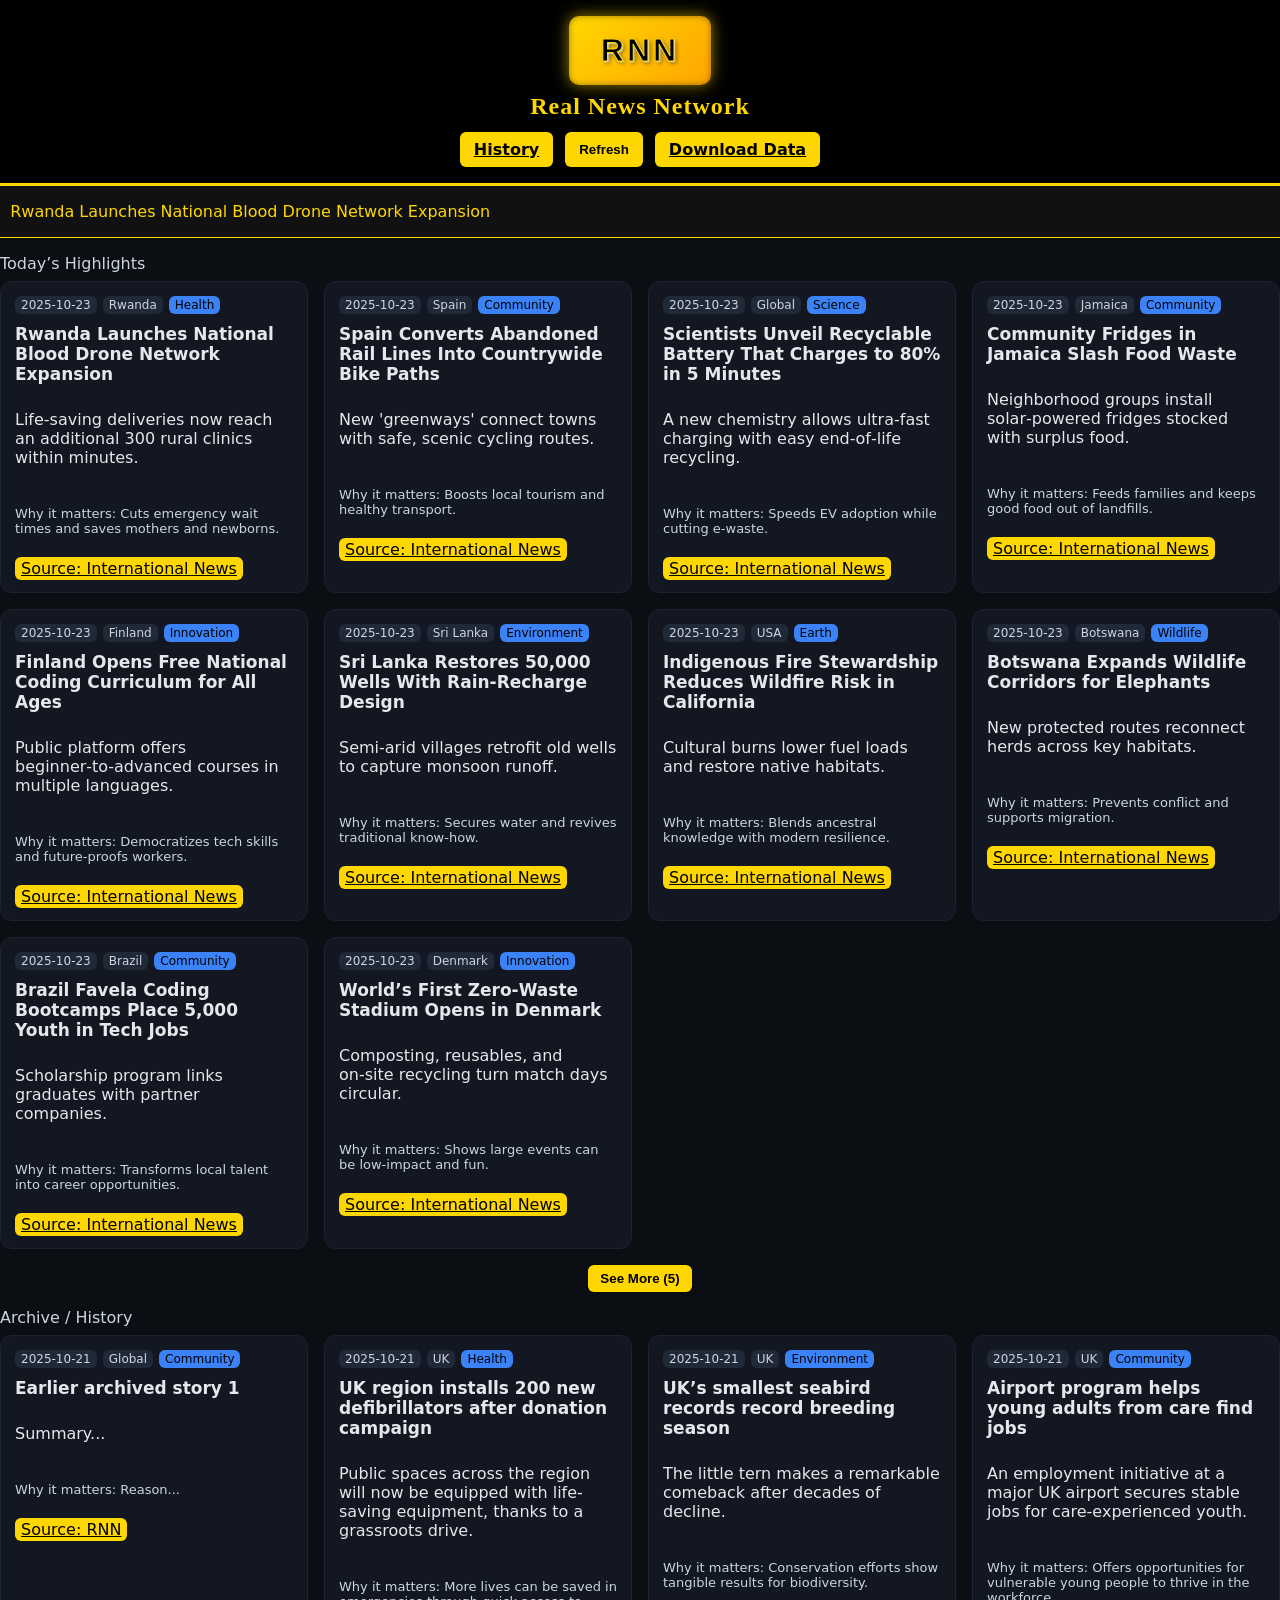
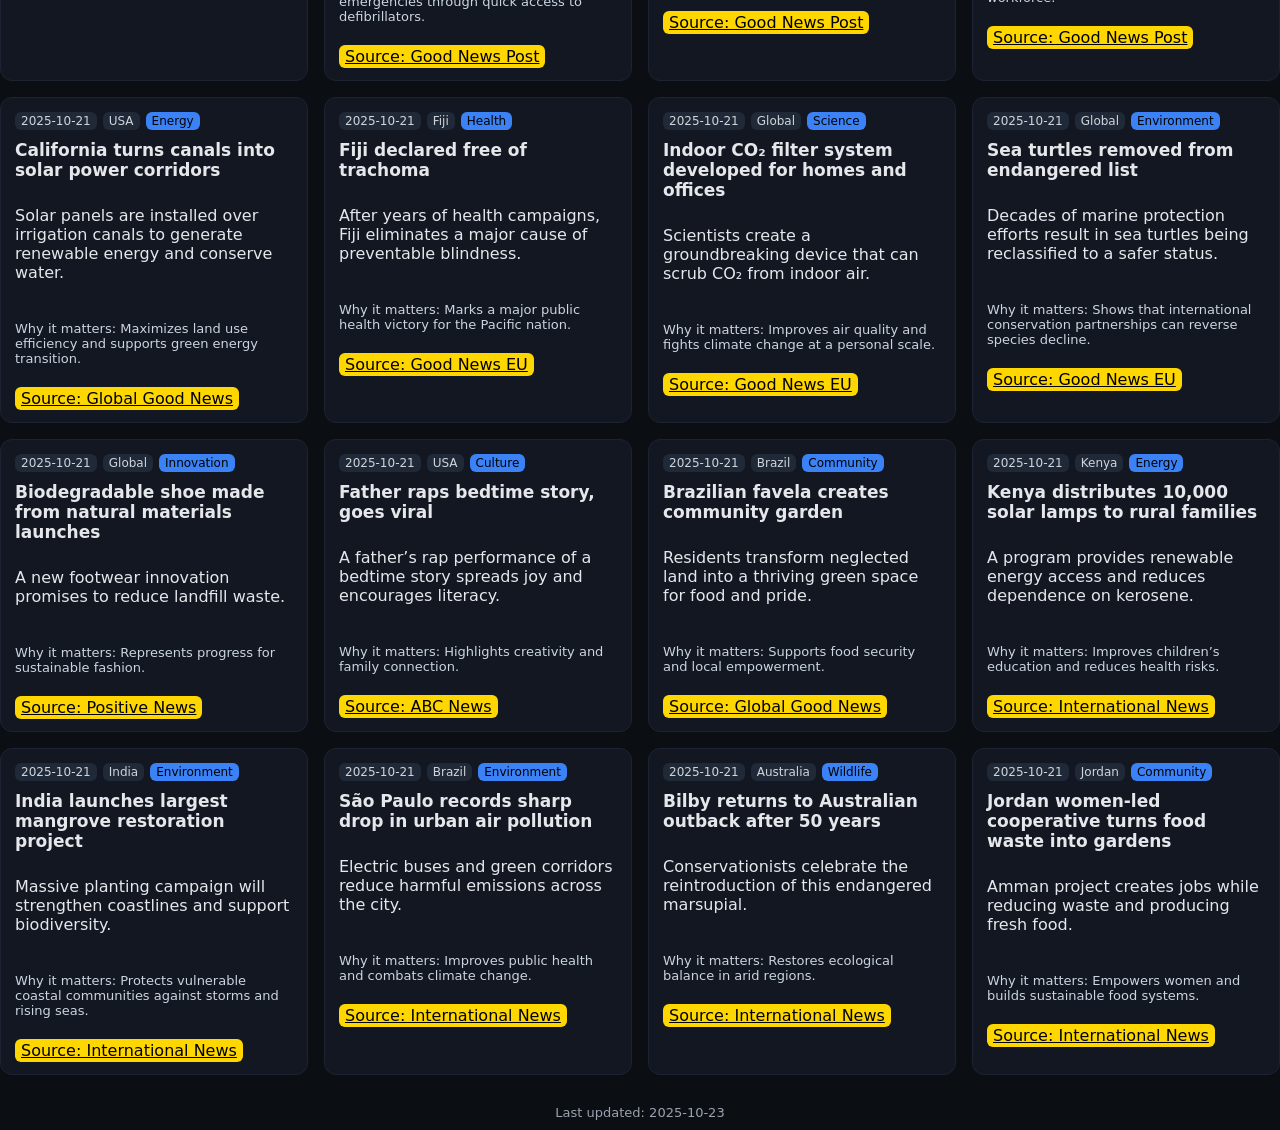
==== index.html @ d1f432a6 "Add files via upload" ====
<!DOCTYPE html>
<html lang="en">
<head>
  <meta charset="utf-8">
  <meta name="viewport" content="width=device-width, initial-scale=1">
  <title>RNN — Real News Network</title>
  <style>
    body { margin:0; font-family: system-ui, sans-serif; background:#0b0e13; color:#e5e7eb; }
    header.rnn-header {
      background:#000; color:#FFD700; border-bottom:2px solid #FFD700;
      display:flex; flex-direction:column; align-items:center; text-align:center; padding:16px;
    }
    .logo-box {
      background:linear-gradient(135deg,#FFD700,#FFA500);
      color:#000; font-weight:900; font-size:32px;
      padding:16px 32px; border-radius:10px; margin-bottom:8px;
      font-family: 'Trebuchet MS', sans-serif; letter-spacing:3px;
      box-shadow:0 0 15px rgba(255,215,0,0.6), inset 0 0 6px rgba(0,0,0,0.4);
      text-shadow: 1px 1px 2px #fff, 2px 2px 4px rgba(0,0,0,0.6);
      -webkit-text-stroke: 1px #FFD700;
    }
    .site-title { 
      font-size:24px; font-weight:700; color:#FFD700; margin-bottom:12px;
      font-family: Georgia, serif; letter-spacing:1px; text-shadow:1px 1px 3px #000;
    }
    .header-buttons { display:flex; gap:12px; }
    .header-buttons .btn {
      background:#FFD700; color:#000; border:none; border-radius:6px;
      padding:8px 14px; cursor:pointer; font-weight:600;
    }
    .header-buttons .btn:hover { background:#facc15; }
    
    .ticker { background:#111; border-top:1px solid #FFD700; border-bottom:1px solid #FFD700; color:#FFD700; overflow:hidden; }
    .ticker p { display:inline-block; white-space:nowrap; will-change: transform; }
    .ticker p.run { animation: tickerItem 12s linear 1; }
    @keyframes tickerItem { from { transform: translateX(100%);} to { transform: translateX(-100%);} }

      100% { transform: translateX(-100%); }
    }
    .container { max-width:1100px; margin:0 auto; padding:20px; }
    .section-title{margin:16px 0 8px;font-size:16px;color:#cbd5e1}
    .grid{display:grid;grid-template-columns:repeat(auto-fill,minmax(280px,1fr));gap:16px}
    .card{background:#121722;border:1px solid #1c2433;border-radius:12px;padding:14px;display:flex;flex-direction:column;gap:10px}
    .badges{display:flex;gap:6px;flex-wrap:wrap;font-size:12px}
    .badge{padding:2px 6px;border-radius:6px;background:#1f2937;color:#d1d5db}
    h3{margin:0;font-size:17px}
    .why{font-size:13px;color:#cbd5e1}
    .footer{margin-top:20px;text-align:center;font-size:13px;color:#9aa3af;padding:10px}
    .see-more{margin:16px 0;text-align:center}
    .see-more .btn{background:#FFD700;color:#000;border:none;border-radius:6px;padding:6px 12px;font-weight:600;cursor:pointer}
    .hidden-wrap{display:none}
  </style>
</head>
<body>
  <header class="rnn-header">
    <div class="logo-box">RNN</div>
    <div class="site-title">Real News Network</div>
    <div class="header-buttons">
      <a class="btn" href="#history">History</a>
      <button class="btn" id="refresh-btn" onclick="location.reload()">Refresh</button>
      <a class="btn" href="rnn_master.json" download>Download Data</a>
    </div>
  </header>

  <div class="ticker">
    <p id="ticker-text">Loading highlights...</p>
  </div>

  <div class="container">
    <div class="section-title">Today’s Highlights</div>
    <section class="grid" id="visible-grid"></section>

    <div class="see-more">
      <button class="btn" id="see-more-btn">See More (5)</button>
    </div>

    <section class="hidden-wrap">
      <div class="section-title">More Good News</div>
      <div class="grid" id="hidden-grid"></div>
      <div class="see-more">
        <button class="btn" id="collapse-btn">Collapse</button>
      </div>
    </section>
  </div>

  
  <div class="container" id="history">
    <div class="section-title">Archive / History</div>
    <section class="grid" id="archive-grid"></section>
  </div>

  <div class="footer">
    Last updated: <span id="last-updated"></span>
  </div>

  
  <script>
    async function loadRNN(){
      const res = await fetch('rnn_master.json').catch(()=>null);
      if(!res) return;
      const data = await res.json();
      const visible = data.today?.visible || [];
      const hidden = data.today?.hidden || [];
      const visGrid = document.querySelector('#visible-grid');
      const hidGrid = document.querySelector('#hidden-grid');
      const lastUpdated = document.querySelector('#last-updated');
      if(lastUpdated) lastUpdated.textContent = data.meta?.last_updated || '';

      function card(s){
        const cat = s.category || '';
        const color = s.color || '#3b82f6';
        const region = s.region || '';
        const src = s.source || '';
        const url = s.url || '#';
        const date = s.date || '';
        const el = document.createElement('article');
        el.className = 'card';
        el.innerHTML = `
          <div class="badges">
            <span class="badge">${date}</span>
            <span class="badge">${region}</span>
            <span class="badge" style="background:${color};color:#000">${cat}</span>
          </div>
          <h3>${s.headline}</h3>
          <p>${s.summary || ''}</p>
          <p class="why">Why it matters: ${s.why || ''}</p>
          <div><a class="badge" style="background:#FFD700;color:#000" href="${url}" target="_blank" rel="noopener">Source: ${src}</a></div>
        `;
        return el;
      }

      visible.forEach(s => visGrid.appendChild(card(s)));
      hidden.forEach(s => hidGrid.appendChild(card(s)));

      const archiveGrid = document.querySelector('#archive-grid');
      if (archiveGrid && data.archive) {
        data.archive.forEach(s => archiveGrid.appendChild(card(s)));
      }

      const ticker = document.querySelector('#ticker-text');
      const headlines = visible.map(s => s.headline);
      let i = 0;
      function showNext(){
        if (headlines.length === 0) {
          ticker.textContent = 'Positive news rolling...';
          return;
        }
        ticker.textContent = '\u00A0\u00A0' + headlines[i] + '\u00A0\u00A0';
        ticker.classList.remove('run'); void ticker.offsetWidth; ticker.classList.add('run');
        i = (i + 1) % headlines.length;
        setTimeout(showNext, 5000);
      }
      showNext();
    }
    document.addEventListener('DOMContentLoaded', loadRNN);
  </script>

</body>
</html>
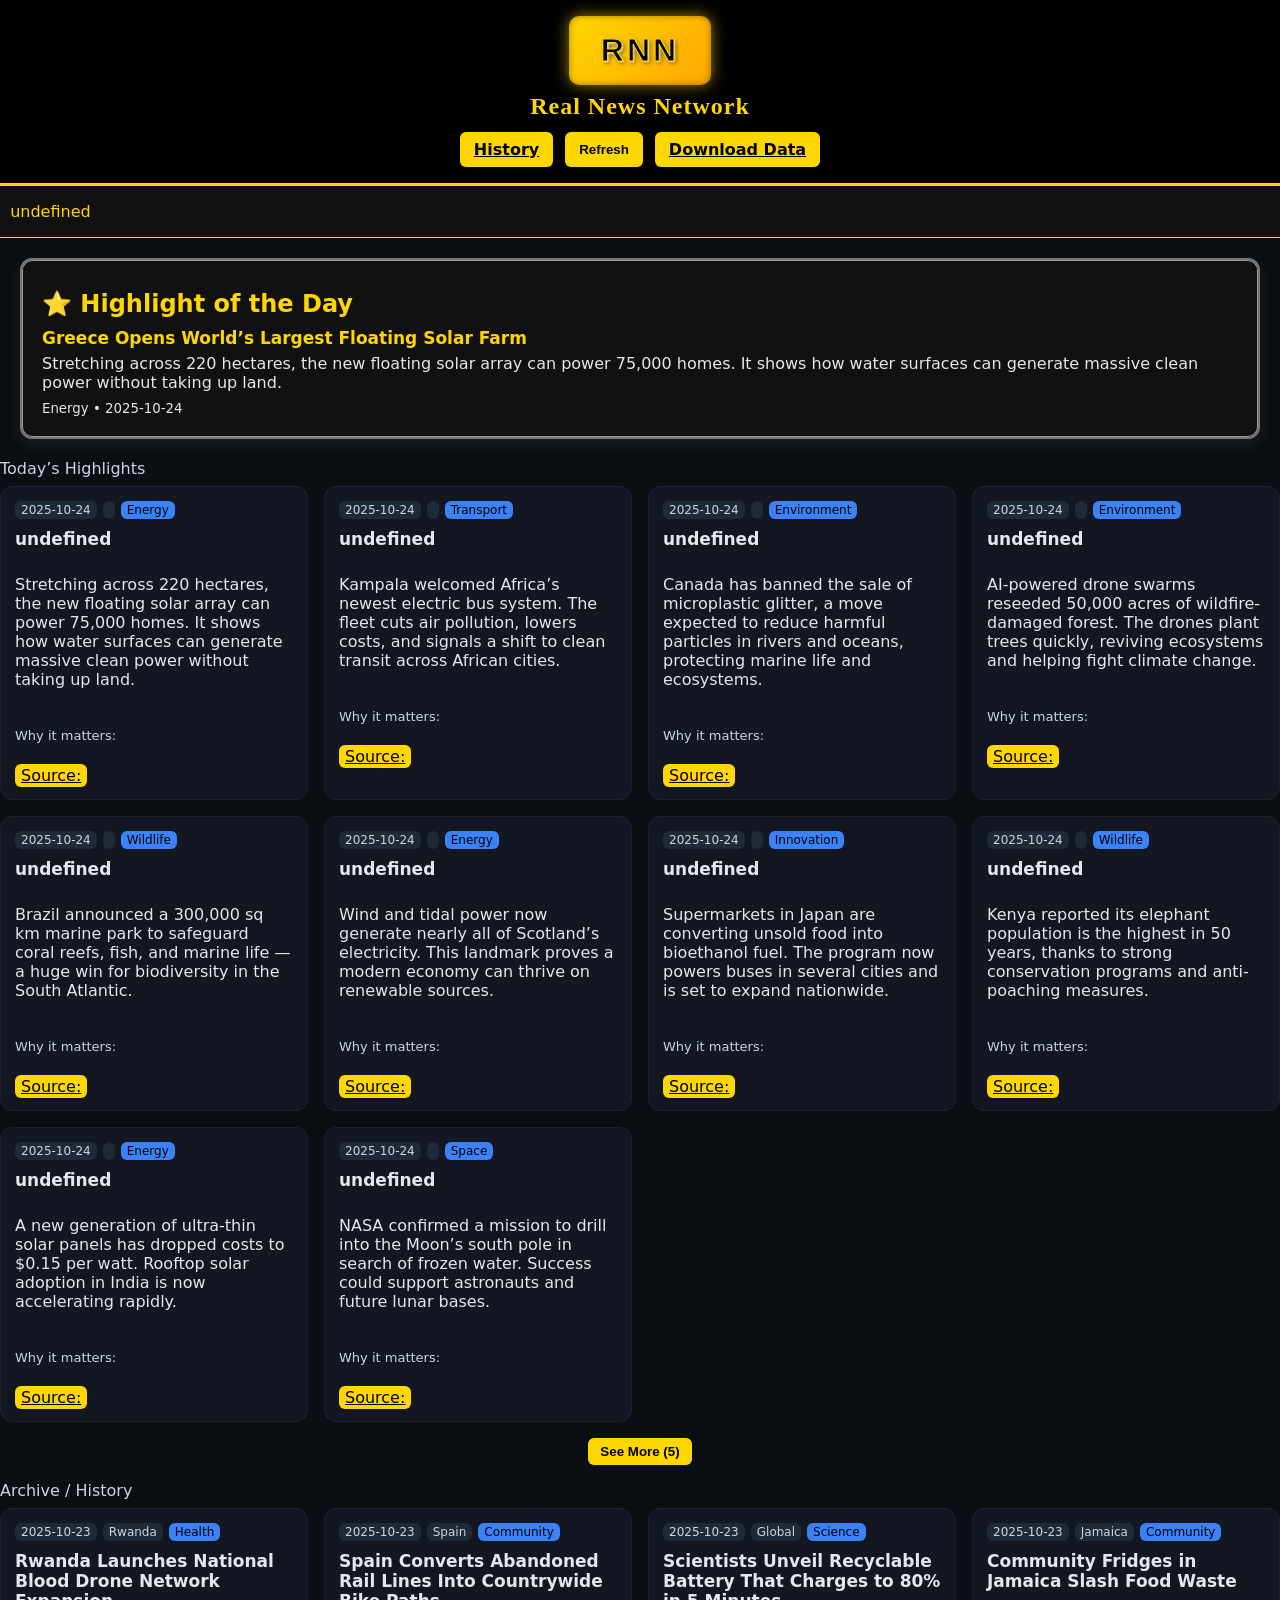
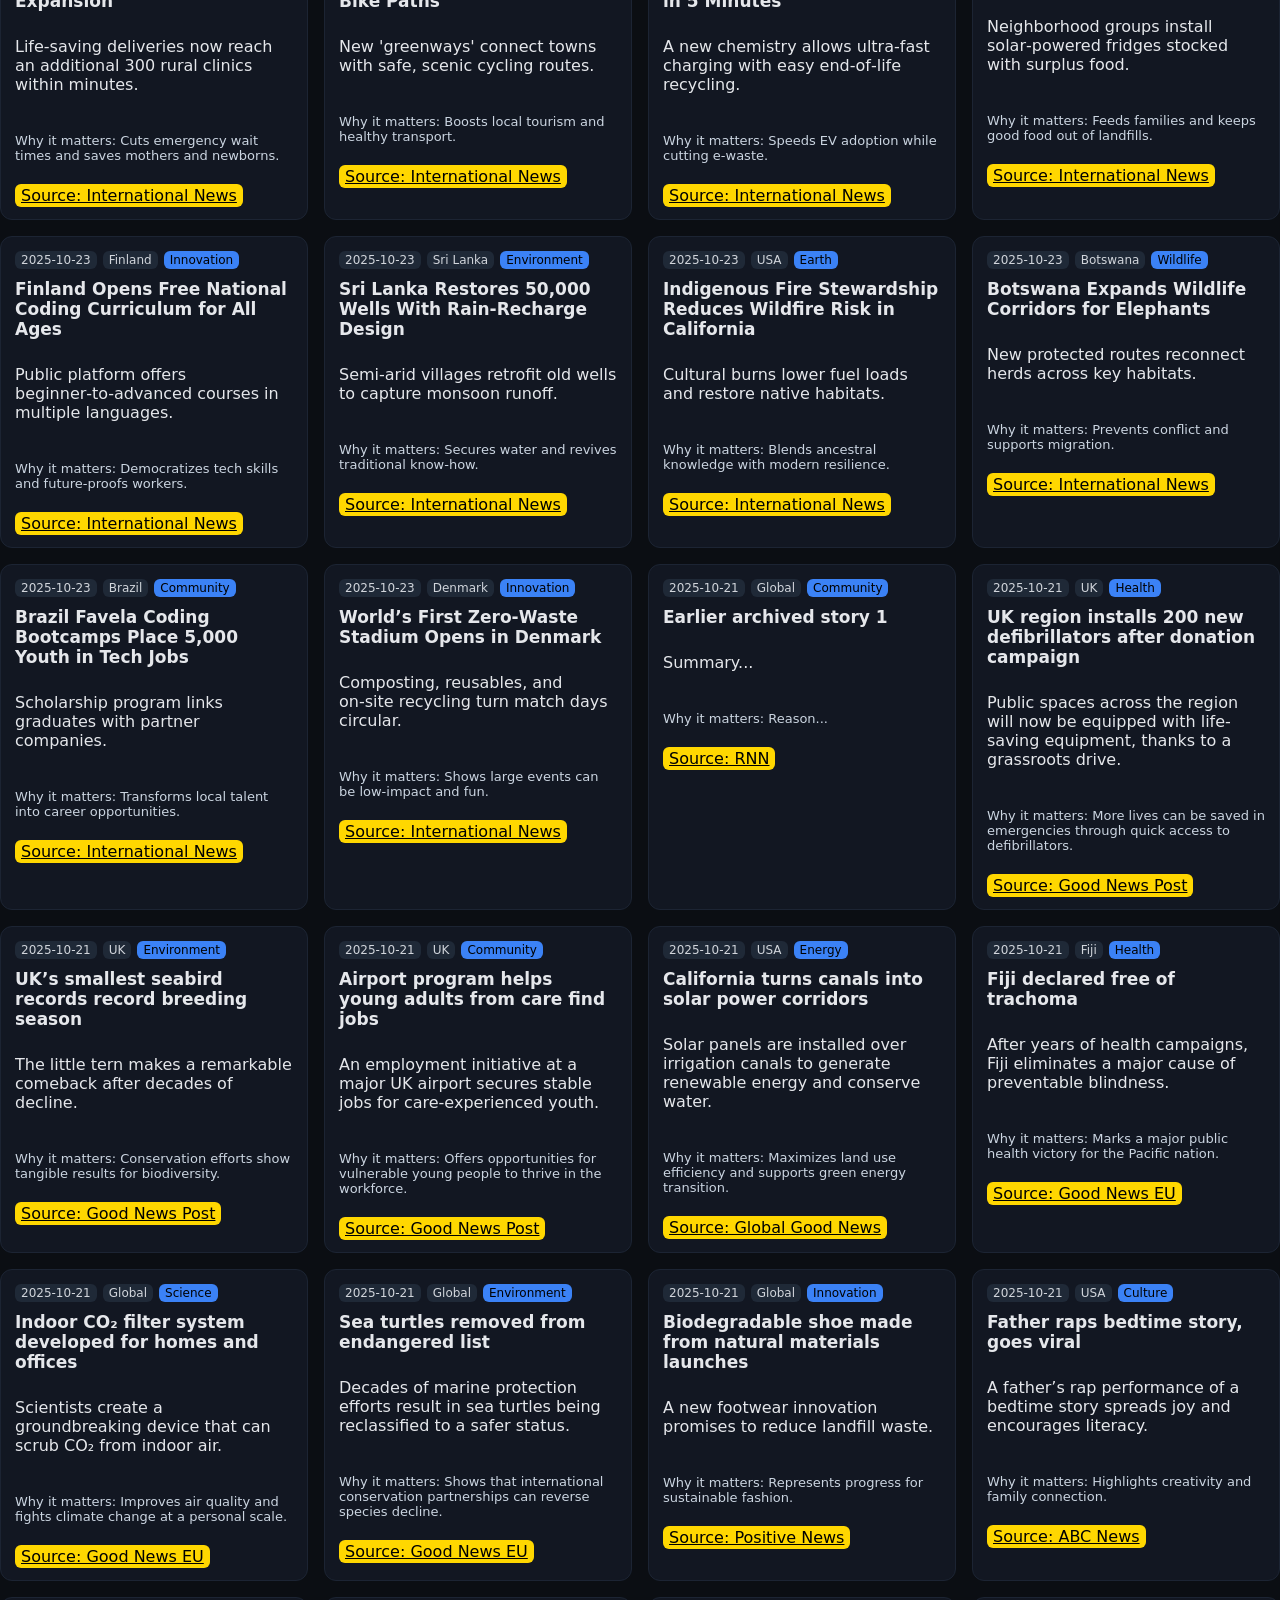
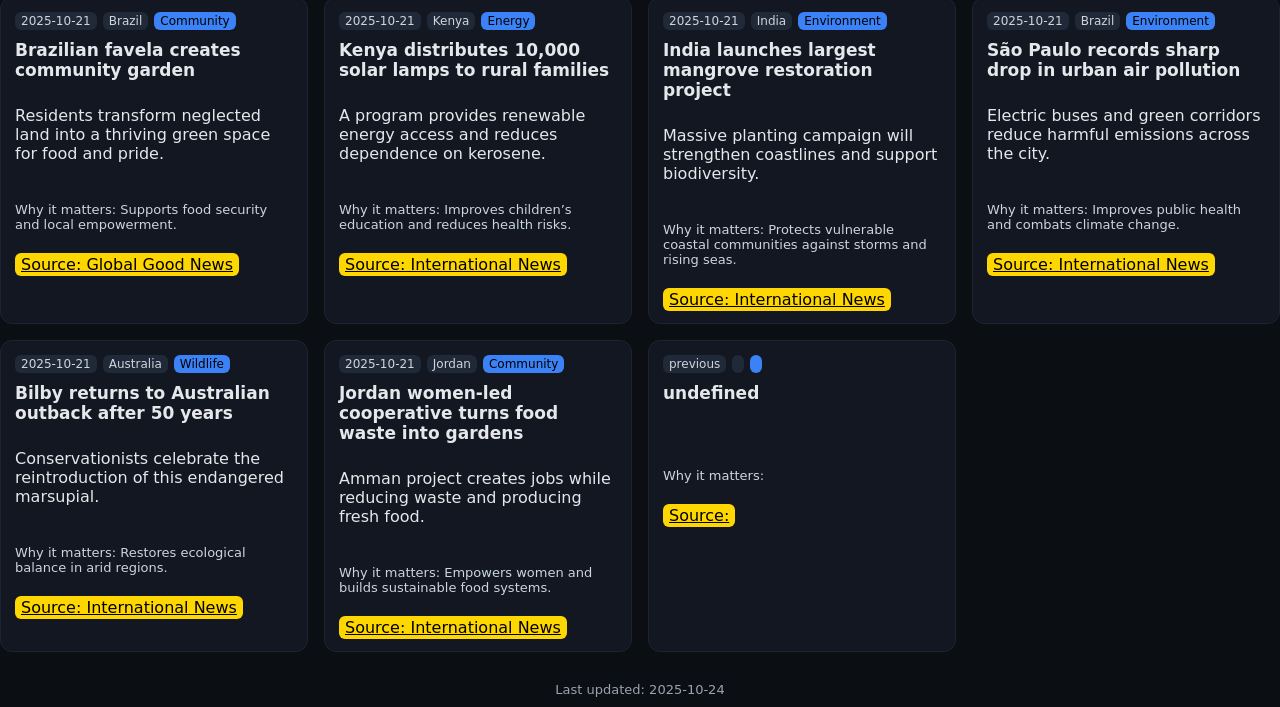
==== commit fa476404: "Add files via upload" ====
--- a/index.html
+++ b/index.html
@@ -5,6 +5,22 @@
   <meta name="viewport" content="width=device-width, initial-scale=1">
   <title>RNN — Real News Network</title>
   <style>
+.featured-banner {
+  background: #111;
+  border: 2px solid #777;
+  border-radius: 12px;
+  margin: 20px;
+  padding: 20px;
+  box-shadow: 0 0 0 1px #9a9a9a inset, 0 6px 18px rgba(255,255,255,0.07);
+}
+.highlight-card h3 {
+  margin-top: 0;
+  color: #FFD700;
+}
+.highlight-card p {
+  margin: 6px 0;
+}
+
     body { margin:0; font-family: system-ui, sans-serif; background:#0b0e13; color:#e5e7eb; }
     header.rnn-header {
       background:#000; color:#FFD700; border-bottom:2px solid #FFD700;
@@ -65,6 +81,16 @@
   <div class="ticker">
     <p id="ticker-text">Loading highlights...</p>
   </div>
+<!-- Highlight of the Day -->
+<section class="featured-banner" id="highlight">
+  <h2 style="color:#FFD700; margin: 10px 0;">⭐ Highlight of the Day</h2>
+  <div class="highlight-card">
+    <h3 id="highlight-title"></h3>
+    <p id="highlight-summary"></p>
+    <small id="highlight-category"></small>
+  </div>
+</section>
+
 
   <div class="container">
     <div class="section-title">Today’s Highlights</div>
@@ -155,5 +181,18 @@
     document.addEventListener('DOMContentLoaded', loadRNN);
   </script>
 
+
+<script>
+fetch('rnn_master.json')
+  .then(response => response.json())
+  .then(data => {
+    if (data.today && data.today.visible && data.today.visible.length > 0) {
+      const first = data.today.visible[0];
+      document.getElementById("highlight-title").innerText = first.title;
+      document.getElementById("highlight-summary").innerText = first.summary;
+      document.getElementById("highlight-category").innerText = first.category + " • " + first.date;
+    }
+  });
+</script>
 </body>
 </html>
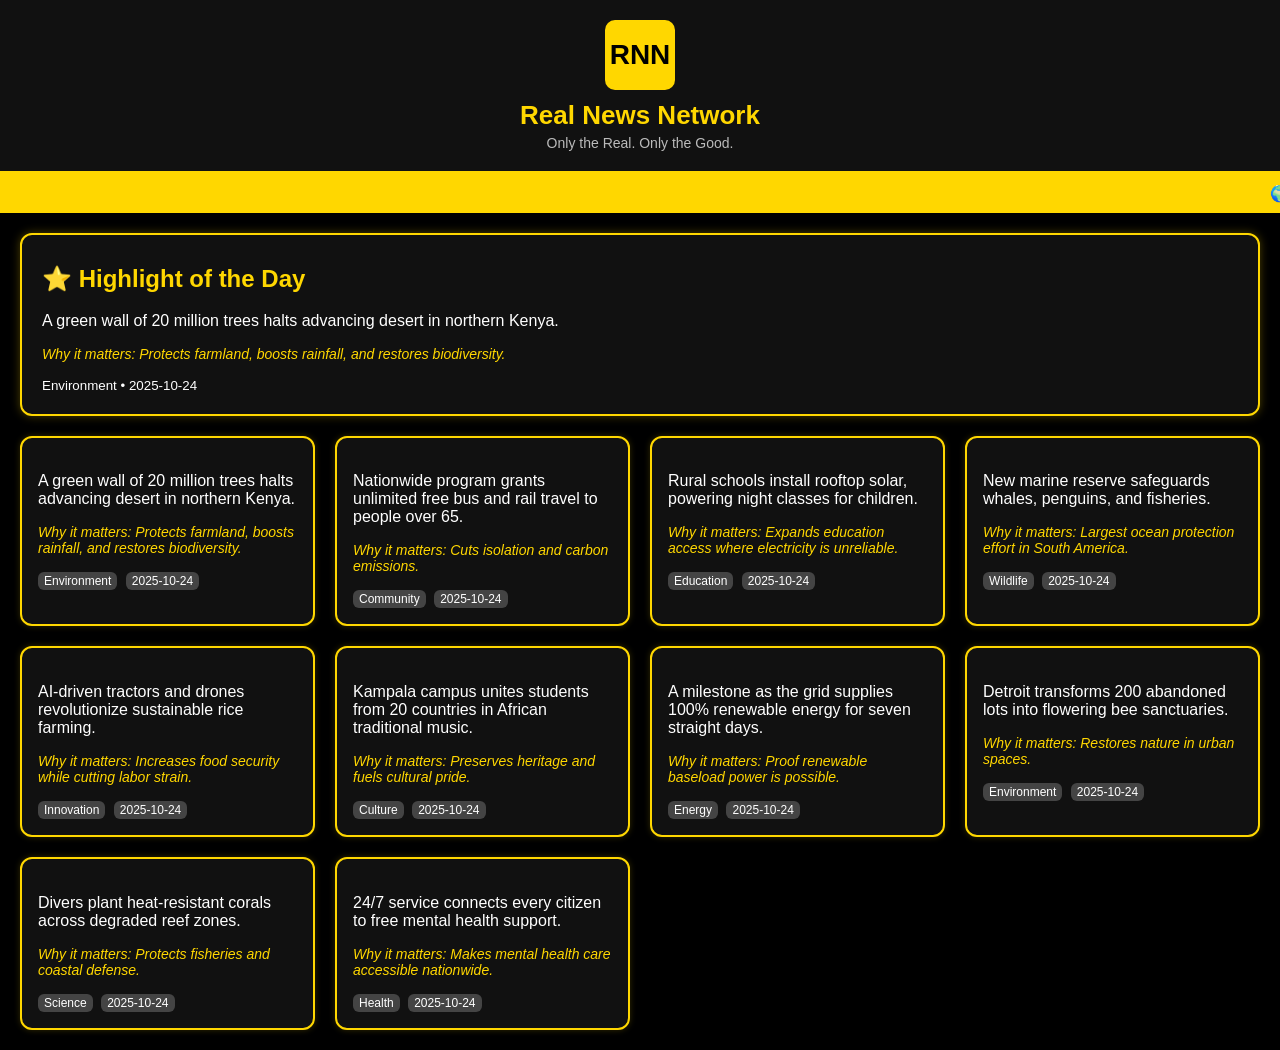
==== commit 45545592: "Add files via upload" ====
--- a/index.html
+++ b/index.html
@@ -1,198 +1,79 @@
 <!DOCTYPE html>
 <html lang="en">
 <head>
-  <meta charset="utf-8">
-  <meta name="viewport" content="width=device-width, initial-scale=1">
-  <title>RNN — Real News Network</title>
+  <meta charset="UTF-8">
+  <meta name="viewport" content="width=device-width, initial-scale=1.0">
+  <title>RNN - Real News Network</title>
   <style>
-.featured-banner {
-  background: #111;
-  border: 2px solid #777;
-  border-radius: 12px;
-  margin: 20px;
-  padding: 20px;
-  box-shadow: 0 0 0 1px #9a9a9a inset, 0 6px 18px rgba(255,255,255,0.07);
-}
-.highlight-card h3 {
-  margin-top: 0;
-  color: #FFD700;
-}
-.highlight-card p {
-  margin: 6px 0;
-}
-
-    body { margin:0; font-family: system-ui, sans-serif; background:#0b0e13; color:#e5e7eb; }
-    header.rnn-header {
-      background:#000; color:#FFD700; border-bottom:2px solid #FFD700;
-      display:flex; flex-direction:column; align-items:center; text-align:center; padding:16px;
-    }
-    .logo-box {
-      background:linear-gradient(135deg,#FFD700,#FFA500);
-      color:#000; font-weight:900; font-size:32px;
-      padding:16px 32px; border-radius:10px; margin-bottom:8px;
-      font-family: 'Trebuchet MS', sans-serif; letter-spacing:3px;
-      box-shadow:0 0 15px rgba(255,215,0,0.6), inset 0 0 6px rgba(0,0,0,0.4);
-      text-shadow: 1px 1px 2px #fff, 2px 2px 4px rgba(0,0,0,0.6);
-      -webkit-text-stroke: 1px #FFD700;
-    }
-    .site-title { 
-      font-size:24px; font-weight:700; color:#FFD700; margin-bottom:12px;
-      font-family: Georgia, serif; letter-spacing:1px; text-shadow:1px 1px 3px #000;
-    }
-    .header-buttons { display:flex; gap:12px; }
-    .header-buttons .btn {
-      background:#FFD700; color:#000; border:none; border-radius:6px;
-      padding:8px 14px; cursor:pointer; font-weight:600;
-    }
-    .header-buttons .btn:hover { background:#facc15; }
-    
-    .ticker { background:#111; border-top:1px solid #FFD700; border-bottom:1px solid #FFD700; color:#FFD700; overflow:hidden; }
-    .ticker p { display:inline-block; white-space:nowrap; will-change: transform; }
-    .ticker p.run { animation: tickerItem 12s linear 1; }
-    @keyframes tickerItem { from { transform: translateX(100%);} to { transform: translateX(-100%);} }
-
-      100% { transform: translateX(-100%); }
-    }
-    .container { max-width:1100px; margin:0 auto; padding:20px; }
-    .section-title{margin:16px 0 8px;font-size:16px;color:#cbd5e1}
-    .grid{display:grid;grid-template-columns:repeat(auto-fill,minmax(280px,1fr));gap:16px}
-    .card{background:#121722;border:1px solid #1c2433;border-radius:12px;padding:14px;display:flex;flex-direction:column;gap:10px}
-    .badges{display:flex;gap:6px;flex-wrap:wrap;font-size:12px}
-    .badge{padding:2px 6px;border-radius:6px;background:#1f2937;color:#d1d5db}
-    h3{margin:0;font-size:17px}
-    .why{font-size:13px;color:#cbd5e1}
-    .footer{margin-top:20px;text-align:center;font-size:13px;color:#9aa3af;padding:10px}
-    .see-more{margin:16px 0;text-align:center}
-    .see-more .btn{background:#FFD700;color:#000;border:none;border-radius:6px;padding:6px 12px;font-weight:600;cursor:pointer}
-    .hidden-wrap{display:none}
+    body { background:#000; color:#fff; font-family:Arial, sans-serif; margin:0; padding:0; }
+    header { background:#111; border-bottom:3px solid #FFD700; text-align:center; padding:20px 10px; }
+    .logo-box { width:70px;height:70px;background:#FFD700;color:#000;display:flex;align-items:center;justify-content:center;
+      font-weight:900;font-size:28px;border-radius:10px;margin:0 auto 10px;}
+    header h1 {margin:0;font-size:26px;color:#FFD700;}
+    header p {margin:4px 0 0;font-size:14px;color:#bbb;}
+    .ticker {background:#FFD700;color:#000;padding:10px;font-weight:bold;white-space:nowrap;overflow:hidden;}
+    .ticker span {display:inline-block;padding-left:100%;animation:ticker 15s linear infinite;}
+    @keyframes ticker {0% {transform:translateX(0);}100% {transform:translateX(-100%);}}
+    .featured-banner {background:#111;border:2px solid #FFD700;border-radius:12px;margin:20px;padding:20px;box-shadow:0 0 10px rgba(255,215,0,0.3);}
+    .highlight-card h3 {color:#FFD700;margin-top:0;}
+    .why {color:#FFD700;font-style:italic;font-size:14px;}
+    .story-grid {display:grid;grid-template-columns:repeat(auto-fit,minmax(280px,1fr));gap:20px;margin:20px;}
+    .story-card {background:#111;padding:16px;border:2px solid #FFD700;border-radius:12px;box-shadow:0 0 6px rgba(255,215,0,0.2);}
+    .story-card h3 {margin-top:0;color:#FFD700;}
+    .badge {display:inline-block;margin:2px 4px 0 0;padding:2px 6px;font-size:12px;border-radius:6px;background:#444;color:#fff;}
   </style>
 </head>
 <body>
-  <header class="rnn-header">
+  <header>
     <div class="logo-box">RNN</div>
-    <div class="site-title">Real News Network</div>
-    <div class="header-buttons">
-      <a class="btn" href="#history">History</a>
-      <button class="btn" id="refresh-btn" onclick="location.reload()">Refresh</button>
-      <a class="btn" href="rnn_master.json" download>Download Data</a>
-    </div>
+    <h1>Real News Network</h1>
+    <p>Only the Real. Only the Good.</p>
   </header>
 
-  <div class="ticker">
-    <p id="ticker-text">Loading highlights...</p>
-  </div>
-<!-- Highlight of the Day -->
-<section class="featured-banner" id="highlight">
-  <h2 style="color:#FFD700; margin: 10px 0;">⭐ Highlight of the Day</h2>
-  <div class="highlight-card">
-    <h3 id="highlight-title"></h3>
-    <p id="highlight-summary"></p>
-    <small id="highlight-category"></small>
-  </div>
-</section>
+  <div class="ticker"><span>🌍 Global Highlights • ✨ Positive News • 🚀 Breakthroughs • 🌱 Environment Wins</span></div>
 
+  <!-- Highlight of the Day -->
+  <section class="featured-banner" id="highlight">
+    <h2 style="color:#FFD700;margin:10px 0;">⭐ Highlight of the Day</h2>
+    <div class="highlight-card">
+      <h3 id="highlight-title"></h3>
+      <p id="highlight-summary"></p>
+      <p class="why" id="highlight-why"></p>
+      <small id="highlight-category"></small>
+    </div>
+  </section>
 
-  <div class="container">
-    <div class="section-title">Today’s Highlights</div>
-    <section class="grid" id="visible-grid"></section>
+  <!-- Story Grid -->
+  <div class="story-grid" id="story-grid"></div>
 
-    <div class="see-more">
-      <button class="btn" id="see-more-btn">See More (5)</button>
-    </div>
+  <script>
+    fetch('rnn_master.json')
+      .then(response => response.json())
+      .then(data => {
+        if (data.today && data.today.visible && data.today.visible.length > 0) {
+          const first = data.today.visible[0];
+          document.getElementById("highlight-title").innerText = first.title || "";
+          document.getElementById("highlight-summary").innerText = first.summary || "";
+          document.getElementById("highlight-why").innerHTML = first.why ? "<em>Why it matters:</em> " + first.why : "";
+          const cat = first.category || "";
+          const dt = first.date || "";
+          document.getElementById("highlight-category").innerText = (cat && dt) ? (cat + " • " + dt) : (cat || dt);
+        }
 
-    <section class="hidden-wrap">
-      <div class="section-title">More Good News</div>
-      <div class="grid" id="hidden-grid"></div>
-      <div class="see-more">
-        <button class="btn" id="collapse-btn">Collapse</button>
-      </div>
-    </section>
-  </div>
-
-  
-  <div class="container" id="history">
-    <div class="section-title">Archive / History</div>
-    <section class="grid" id="archive-grid"></section>
-  </div>
-
-  <div class="footer">
-    Last updated: <span id="last-updated"></span>
-  </div>
-
-  
-  <script>
-    async function loadRNN(){
-      const res = await fetch('rnn_master.json').catch(()=>null);
-      if(!res) return;
-      const data = await res.json();
-      const visible = data.today?.visible || [];
-      const hidden = data.today?.hidden || [];
-      const visGrid = document.querySelector('#visible-grid');
-      const hidGrid = document.querySelector('#hidden-grid');
-      const lastUpdated = document.querySelector('#last-updated');
-      if(lastUpdated) lastUpdated.textContent = data.meta?.last_updated || '';
-
-      function card(s){
-        const cat = s.category || '';
-        const color = s.color || '#3b82f6';
-        const region = s.region || '';
-        const src = s.source || '';
-        const url = s.url || '#';
-        const date = s.date || '';
-        const el = document.createElement('article');
-        el.className = 'card';
-        el.innerHTML = `
-          <div class="badges">
-            <span class="badge">${date}</span>
-            <span class="badge">${region}</span>
-            <span class="badge" style="background:${color};color:#000">${cat}</span>
-          </div>
-          <h3>${s.headline}</h3>
-          <p>${s.summary || ''}</p>
-          <p class="why">Why it matters: ${s.why || ''}</p>
-          <div><a class="badge" style="background:#FFD700;color:#000" href="${url}" target="_blank" rel="noopener">Source: ${src}</a></div>
-        `;
-        return el;
-      }
-
-      visible.forEach(s => visGrid.appendChild(card(s)));
-      hidden.forEach(s => hidGrid.appendChild(card(s)));
-
-      const archiveGrid = document.querySelector('#archive-grid');
-      if (archiveGrid && data.archive) {
-        data.archive.forEach(s => archiveGrid.appendChild(card(s)));
-      }
-
-      const ticker = document.querySelector('#ticker-text');
-      const headlines = visible.map(s => s.headline);
-      let i = 0;
-      function showNext(){
-        if (headlines.length === 0) {
-          ticker.textContent = 'Positive news rolling...';
-          return;
-        }
-        ticker.textContent = '\u00A0\u00A0' + headlines[i] + '\u00A0\u00A0';
-        ticker.classList.remove('run'); void ticker.offsetWidth; ticker.classList.add('run');
-        i = (i + 1) % headlines.length;
-        setTimeout(showNext, 5000);
-      }
-      showNext();
-    }
-    document.addEventListener('DOMContentLoaded', loadRNN);
+        const grid = document.getElementById("story-grid");
+        data.today.visible.forEach(s => {
+          const card = document.createElement("div");
+          card.className = "story-card";
+          card.innerHTML = `
+            <h3>${s.title || ""}</h3>
+            <p>${s.summary || ""}</p>
+            ${s.why ? `<p class="why"><em>Why it matters:</em> ${s.why}</p>` : ""}
+            ${s.category ? `<small class="badge">${s.category}</small>` : ""}
+            ${s.date ? `<small class="badge">${s.date}</small>` : ""}
+          `;
+          grid.appendChild(card);
+        });
+      });
   </script>
-
-
-<script>
-fetch('rnn_master.json')
-  .then(response => response.json())
-  .then(data => {
-    if (data.today && data.today.visible && data.today.visible.length > 0) {
-      const first = data.today.visible[0];
-      document.getElementById("highlight-title").innerText = first.title;
-      document.getElementById("highlight-summary").innerText = first.summary;
-      document.getElementById("highlight-category").innerText = first.category + " • " + first.date;
-    }
-  });
-</script>
 </body>
 </html>
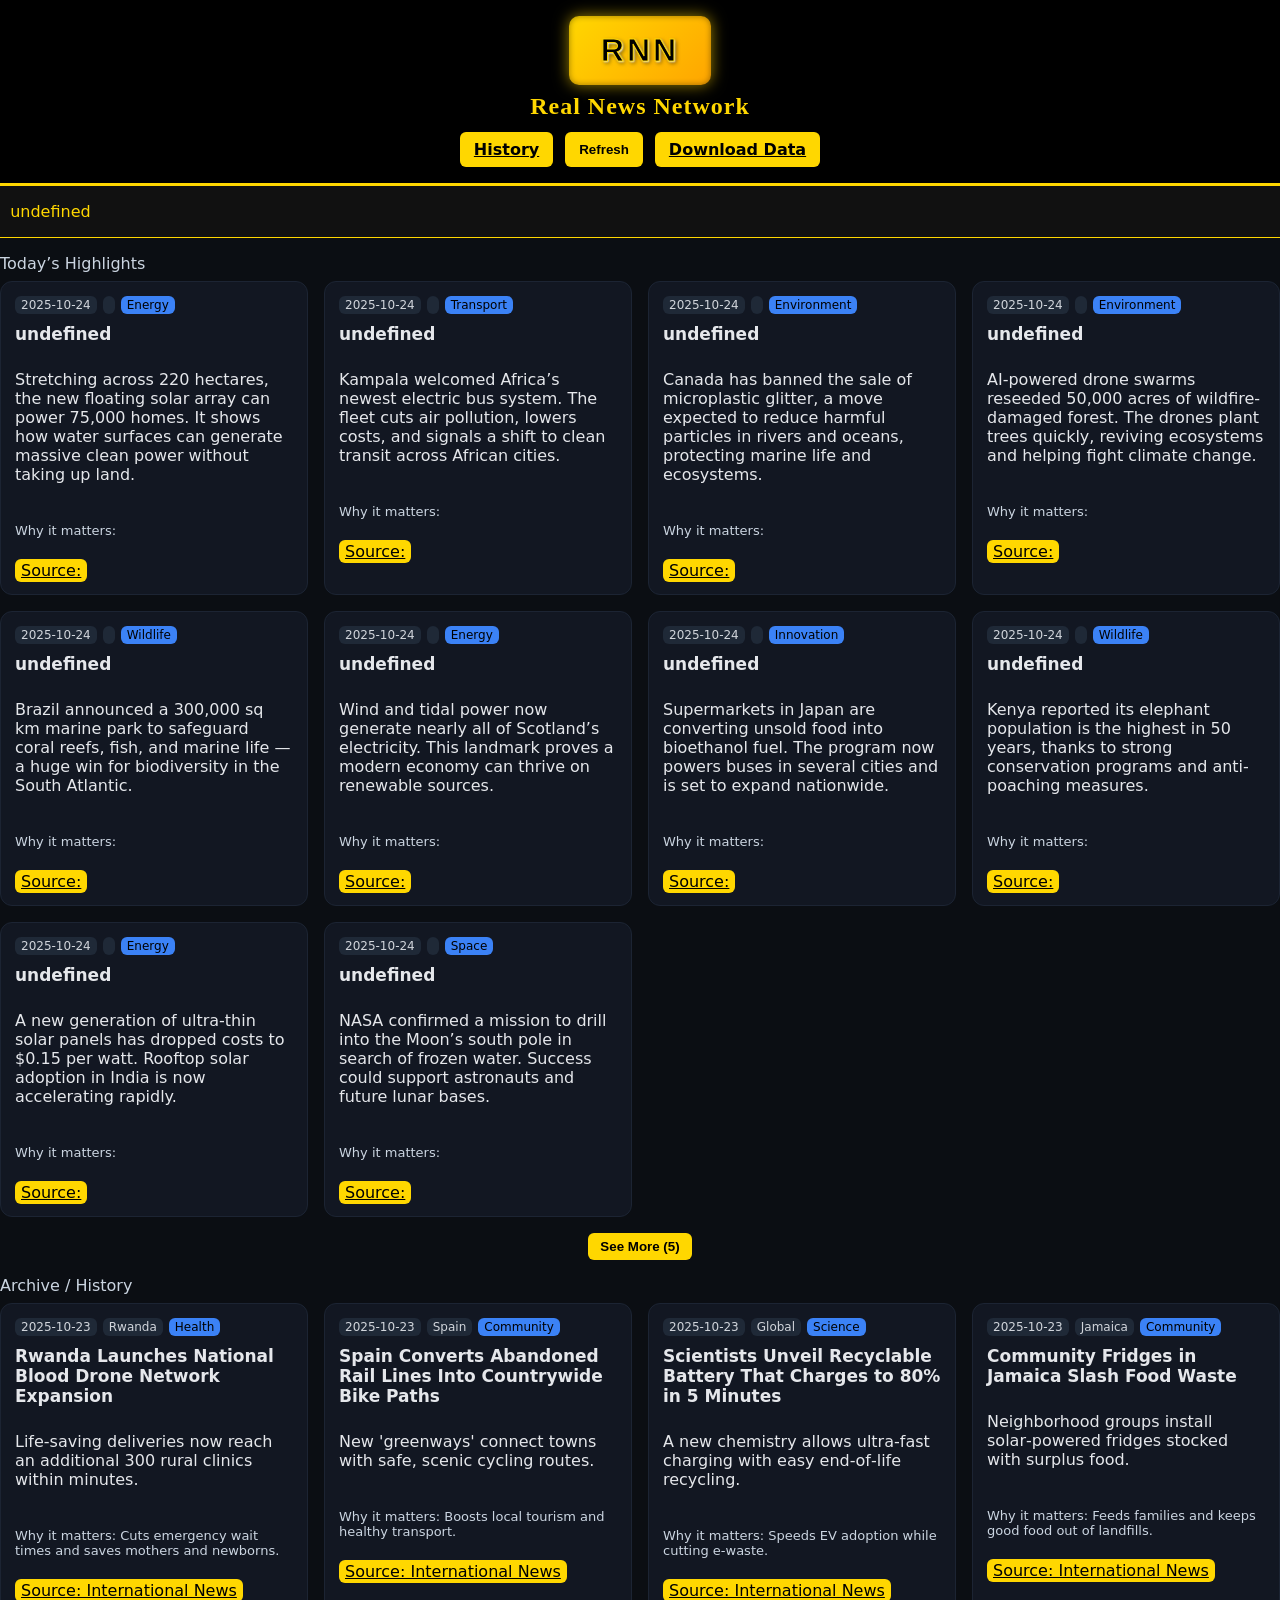
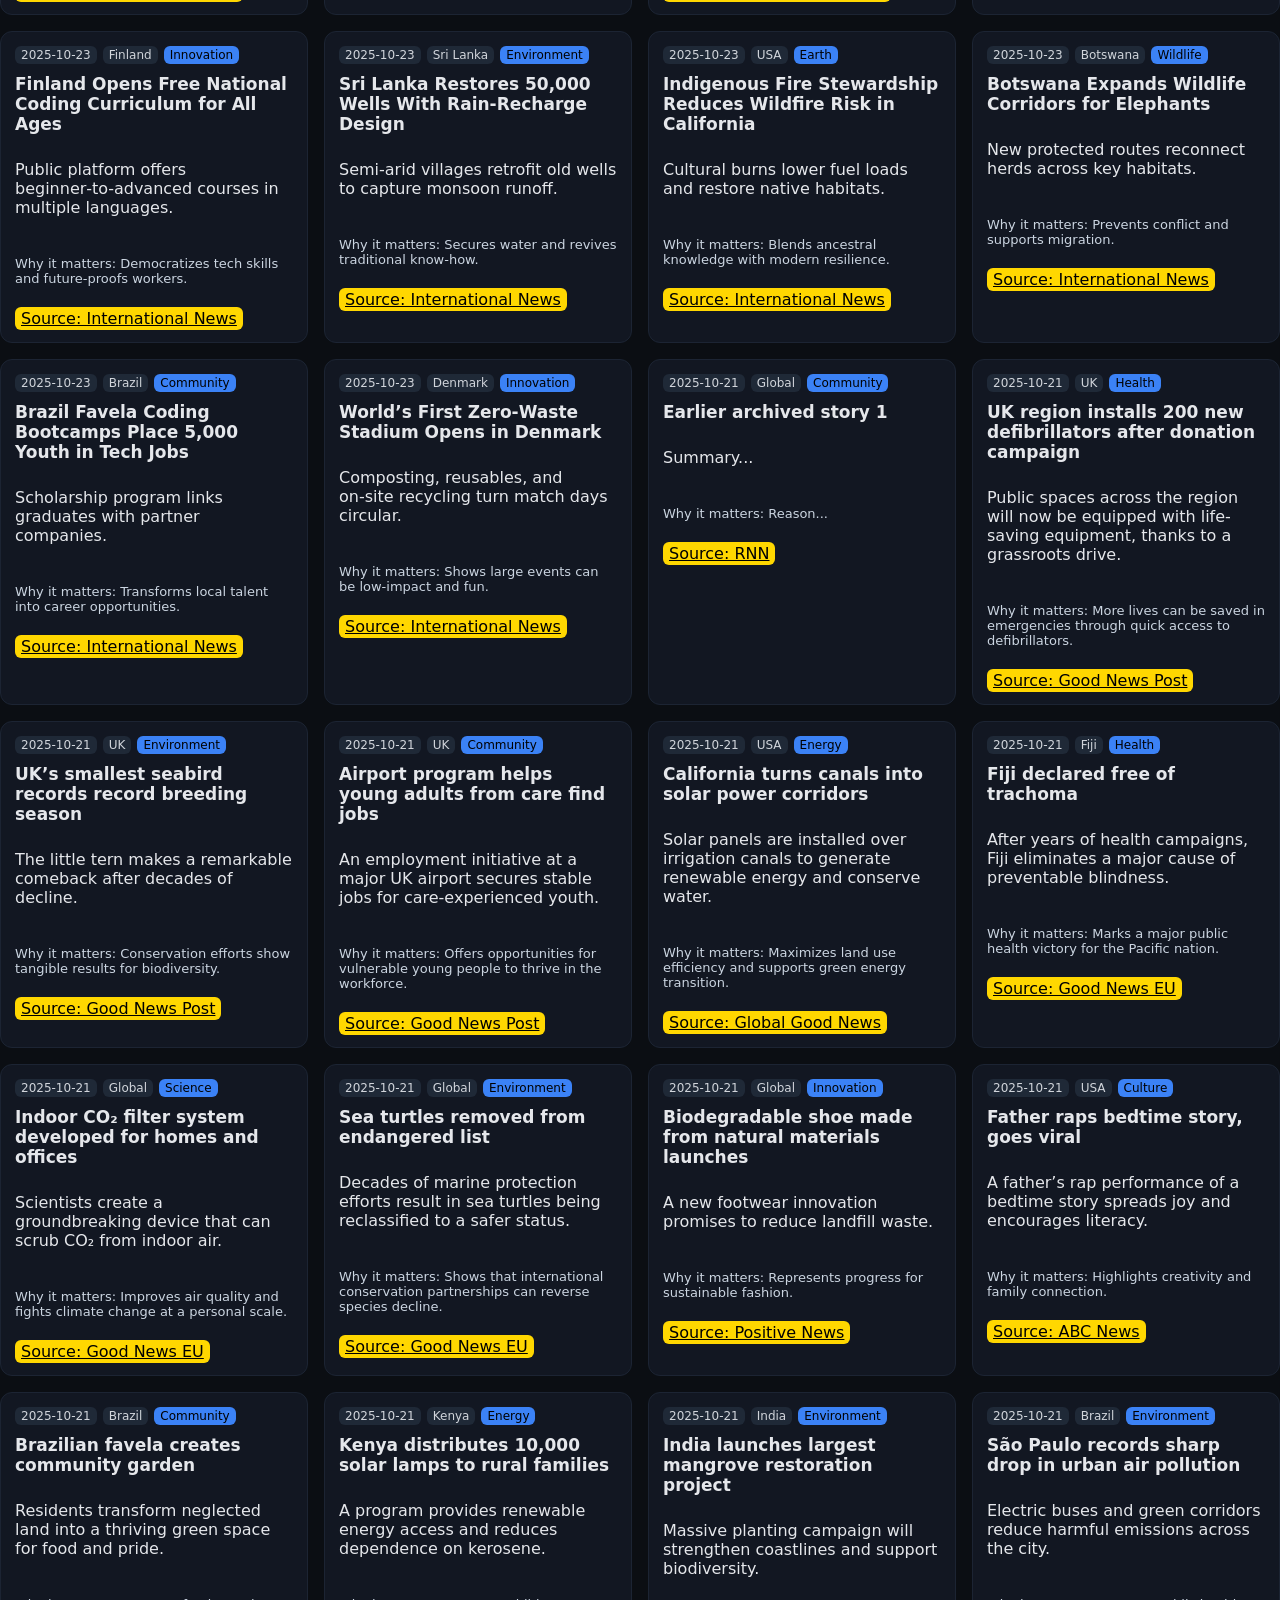
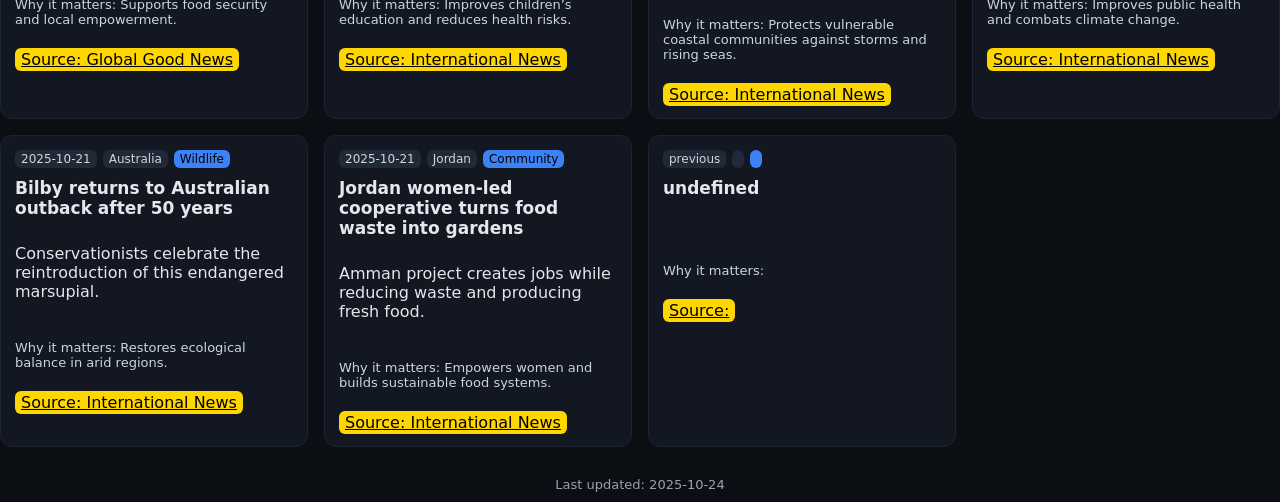
==== commit 4a16c445: "Add files via upload" ====
--- a/index.html
+++ b/index.html
@@ -1,79 +1,159 @@
 <!DOCTYPE html>
 <html lang="en">
 <head>
-  <meta charset="UTF-8">
-  <meta name="viewport" content="width=device-width, initial-scale=1.0">
-  <title>RNN - Real News Network</title>
+  <meta charset="utf-8">
+  <meta name="viewport" content="width=device-width, initial-scale=1">
+  <title>RNN — Real News Network</title>
   <style>
-    body { background:#000; color:#fff; font-family:Arial, sans-serif; margin:0; padding:0; }
-    header { background:#111; border-bottom:3px solid #FFD700; text-align:center; padding:20px 10px; }
-    .logo-box { width:70px;height:70px;background:#FFD700;color:#000;display:flex;align-items:center;justify-content:center;
-      font-weight:900;font-size:28px;border-radius:10px;margin:0 auto 10px;}
-    header h1 {margin:0;font-size:26px;color:#FFD700;}
-    header p {margin:4px 0 0;font-size:14px;color:#bbb;}
-    .ticker {background:#FFD700;color:#000;padding:10px;font-weight:bold;white-space:nowrap;overflow:hidden;}
-    .ticker span {display:inline-block;padding-left:100%;animation:ticker 15s linear infinite;}
-    @keyframes ticker {0% {transform:translateX(0);}100% {transform:translateX(-100%);}}
-    .featured-banner {background:#111;border:2px solid #FFD700;border-radius:12px;margin:20px;padding:20px;box-shadow:0 0 10px rgba(255,215,0,0.3);}
-    .highlight-card h3 {color:#FFD700;margin-top:0;}
-    .why {color:#FFD700;font-style:italic;font-size:14px;}
-    .story-grid {display:grid;grid-template-columns:repeat(auto-fit,minmax(280px,1fr));gap:20px;margin:20px;}
-    .story-card {background:#111;padding:16px;border:2px solid #FFD700;border-radius:12px;box-shadow:0 0 6px rgba(255,215,0,0.2);}
-    .story-card h3 {margin-top:0;color:#FFD700;}
-    .badge {display:inline-block;margin:2px 4px 0 0;padding:2px 6px;font-size:12px;border-radius:6px;background:#444;color:#fff;}
+    body { margin:0; font-family: system-ui, sans-serif; background:#0b0e13; color:#e5e7eb; }
+    header.rnn-header {
+      background:#000; color:#FFD700; border-bottom:2px solid #FFD700;
+      display:flex; flex-direction:column; align-items:center; text-align:center; padding:16px;
+    }
+    .logo-box {
+      background:linear-gradient(135deg,#FFD700,#FFA500);
+      color:#000; font-weight:900; font-size:32px;
+      padding:16px 32px; border-radius:10px; margin-bottom:8px;
+      font-family: 'Trebuchet MS', sans-serif; letter-spacing:3px;
+      box-shadow:0 0 15px rgba(255,215,0,0.6), inset 0 0 6px rgba(0,0,0,0.4);
+      text-shadow: 1px 1px 2px #fff, 2px 2px 4px rgba(0,0,0,0.6);
+      -webkit-text-stroke: 1px #FFD700;
+    }
+    .site-title { 
+      font-size:24px; font-weight:700; color:#FFD700; margin-bottom:12px;
+      font-family: Georgia, serif; letter-spacing:1px; text-shadow:1px 1px 3px #000;
+    }
+    .header-buttons { display:flex; gap:12px; }
+    .header-buttons .btn {
+      background:#FFD700; color:#000; border:none; border-radius:6px;
+      padding:8px 14px; cursor:pointer; font-weight:600;
+    }
+    .header-buttons .btn:hover { background:#facc15; }
+    
+    .ticker { background:#111; border-top:1px solid #FFD700; border-bottom:1px solid #FFD700; color:#FFD700; overflow:hidden; }
+    .ticker p { display:inline-block; white-space:nowrap; will-change: transform; }
+    .ticker p.run { animation: tickerItem 12s linear 1; }
+    @keyframes tickerItem { from { transform: translateX(100%);} to { transform: translateX(-100%);} }
+
+      100% { transform: translateX(-100%); }
+    }
+    .container { max-width:1100px; margin:0 auto; padding:20px; }
+    .section-title{margin:16px 0 8px;font-size:16px;color:#cbd5e1}
+    .grid{display:grid;grid-template-columns:repeat(auto-fill,minmax(280px,1fr));gap:16px}
+    .card{background:#121722;border:1px solid #1c2433;border-radius:12px;padding:14px;display:flex;flex-direction:column;gap:10px}
+    .badges{display:flex;gap:6px;flex-wrap:wrap;font-size:12px}
+    .badge{padding:2px 6px;border-radius:6px;background:#1f2937;color:#d1d5db}
+    h3{margin:0;font-size:17px}
+    .why{font-size:13px;color:#cbd5e1}
+    .footer{margin-top:20px;text-align:center;font-size:13px;color:#9aa3af;padding:10px}
+    .see-more{margin:16px 0;text-align:center}
+    .see-more .btn{background:#FFD700;color:#000;border:none;border-radius:6px;padding:6px 12px;font-weight:600;cursor:pointer}
+    .hidden-wrap{display:none}
   </style>
 </head>
 <body>
-  <header>
+  <header class="rnn-header">
     <div class="logo-box">RNN</div>
-    <h1>Real News Network</h1>
-    <p>Only the Real. Only the Good.</p>
+    <div class="site-title">Real News Network</div>
+    <div class="header-buttons">
+      <a class="btn" href="#history">History</a>
+      <button class="btn" id="refresh-btn" onclick="location.reload()">Refresh</button>
+      <a class="btn" href="rnn_master.json" download>Download Data</a>
+    </div>
   </header>
 
-  <div class="ticker"><span>🌍 Global Highlights • ✨ Positive News • 🚀 Breakthroughs • 🌱 Environment Wins</span></div>
+  <div class="ticker">
+    <p id="ticker-text">Loading highlights...</p>
+  </div>
 
-  <!-- Highlight of the Day -->
-  <section class="featured-banner" id="highlight">
-    <h2 style="color:#FFD700;margin:10px 0;">⭐ Highlight of the Day</h2>
-    <div class="highlight-card">
-      <h3 id="highlight-title"></h3>
-      <p id="highlight-summary"></p>
-      <p class="why" id="highlight-why"></p>
-      <small id="highlight-category"></small>
+  <div class="container">
+    <div class="section-title">Today’s Highlights</div>
+    <section class="grid" id="visible-grid"></section>
+
+    <div class="see-more">
+      <button class="btn" id="see-more-btn">See More (5)</button>
     </div>
-  </section>
 
-  <!-- Story Grid -->
-  <div class="story-grid" id="story-grid"></div>
+    <section class="hidden-wrap">
+      <div class="section-title">More Good News</div>
+      <div class="grid" id="hidden-grid"></div>
+      <div class="see-more">
+        <button class="btn" id="collapse-btn">Collapse</button>
+      </div>
+    </section>
+  </div>
 
+  
+  <div class="container" id="history">
+    <div class="section-title">Archive / History</div>
+    <section class="grid" id="archive-grid"></section>
+  </div>
+
+  <div class="footer">
+    Last updated: <span id="last-updated"></span>
+  </div>
+
+  
   <script>
-    fetch('rnn_master.json')
-      .then(response => response.json())
-      .then(data => {
-        if (data.today && data.today.visible && data.today.visible.length > 0) {
-          const first = data.today.visible[0];
-          document.getElementById("highlight-title").innerText = first.title || "";
-          document.getElementById("highlight-summary").innerText = first.summary || "";
-          document.getElementById("highlight-why").innerHTML = first.why ? "<em>Why it matters:</em> " + first.why : "";
-          const cat = first.category || "";
-          const dt = first.date || "";
-          document.getElementById("highlight-category").innerText = (cat && dt) ? (cat + " • " + dt) : (cat || dt);
+    async function loadRNN(){
+      const res = await fetch('rnn_master.json').catch(()=>null);
+      if(!res) return;
+      const data = await res.json();
+      const visible = data.today?.visible || [];
+      const hidden = data.today?.hidden || [];
+      const visGrid = document.querySelector('#visible-grid');
+      const hidGrid = document.querySelector('#hidden-grid');
+      const lastUpdated = document.querySelector('#last-updated');
+      if(lastUpdated) lastUpdated.textContent = data.meta?.last_updated || '';
+
+      function card(s){
+        const cat = s.category || '';
+        const color = s.color || '#3b82f6';
+        const region = s.region || '';
+        const src = s.source || '';
+        const url = s.url || '#';
+        const date = s.date || '';
+        const el = document.createElement('article');
+        el.className = 'card';
+        el.innerHTML = `
+          <div class="badges">
+            <span class="badge">${date}</span>
+            <span class="badge">${region}</span>
+            <span class="badge" style="background:${color};color:#000">${cat}</span>
+          </div>
+          <h3>${s.headline}</h3>
+          <p>${s.summary || ''}</p>
+          <p class="why">Why it matters: ${s.why || ''}</p>
+          <div><a class="badge" style="background:#FFD700;color:#000" href="${url}" target="_blank" rel="noopener">Source: ${src}</a></div>
+        `;
+        return el;
+      }
+
+      visible.forEach(s => visGrid.appendChild(card(s)));
+      hidden.forEach(s => hidGrid.appendChild(card(s)));
+
+      const archiveGrid = document.querySelector('#archive-grid');
+      if (archiveGrid && data.archive) {
+        data.archive.forEach(s => archiveGrid.appendChild(card(s)));
+      }
+
+      const ticker = document.querySelector('#ticker-text');
+      const headlines = visible.map(s => s.headline);
+      let i = 0;
+      function showNext(){
+        if (headlines.length === 0) {
+          ticker.textContent = 'Positive news rolling...';
+          return;
         }
+        ticker.textContent = '\u00A0\u00A0' + headlines[i] + '\u00A0\u00A0';
+        ticker.classList.remove('run'); void ticker.offsetWidth; ticker.classList.add('run');
+        i = (i + 1) % headlines.length;
+        setTimeout(showNext, 5000);
+      }
+      showNext();
+    }
+    document.addEventListener('DOMContentLoaded', loadRNN);
+  </script>
 
-        const grid = document.getElementById("story-grid");
-        data.today.visible.forEach(s => {
-          const card = document.createElement("div");
-          card.className = "story-card";
-          card.innerHTML = `
-            <h3>${s.title || ""}</h3>
-            <p>${s.summary || ""}</p>
-            ${s.why ? `<p class="why"><em>Why it matters:</em> ${s.why}</p>` : ""}
-            ${s.category ? `<small class="badge">${s.category}</small>` : ""}
-            ${s.date ? `<small class="badge">${s.date}</small>` : ""}
-          `;
-          grid.appendChild(card);
-        });
-      });
-  </script>
 </body>
 </html>
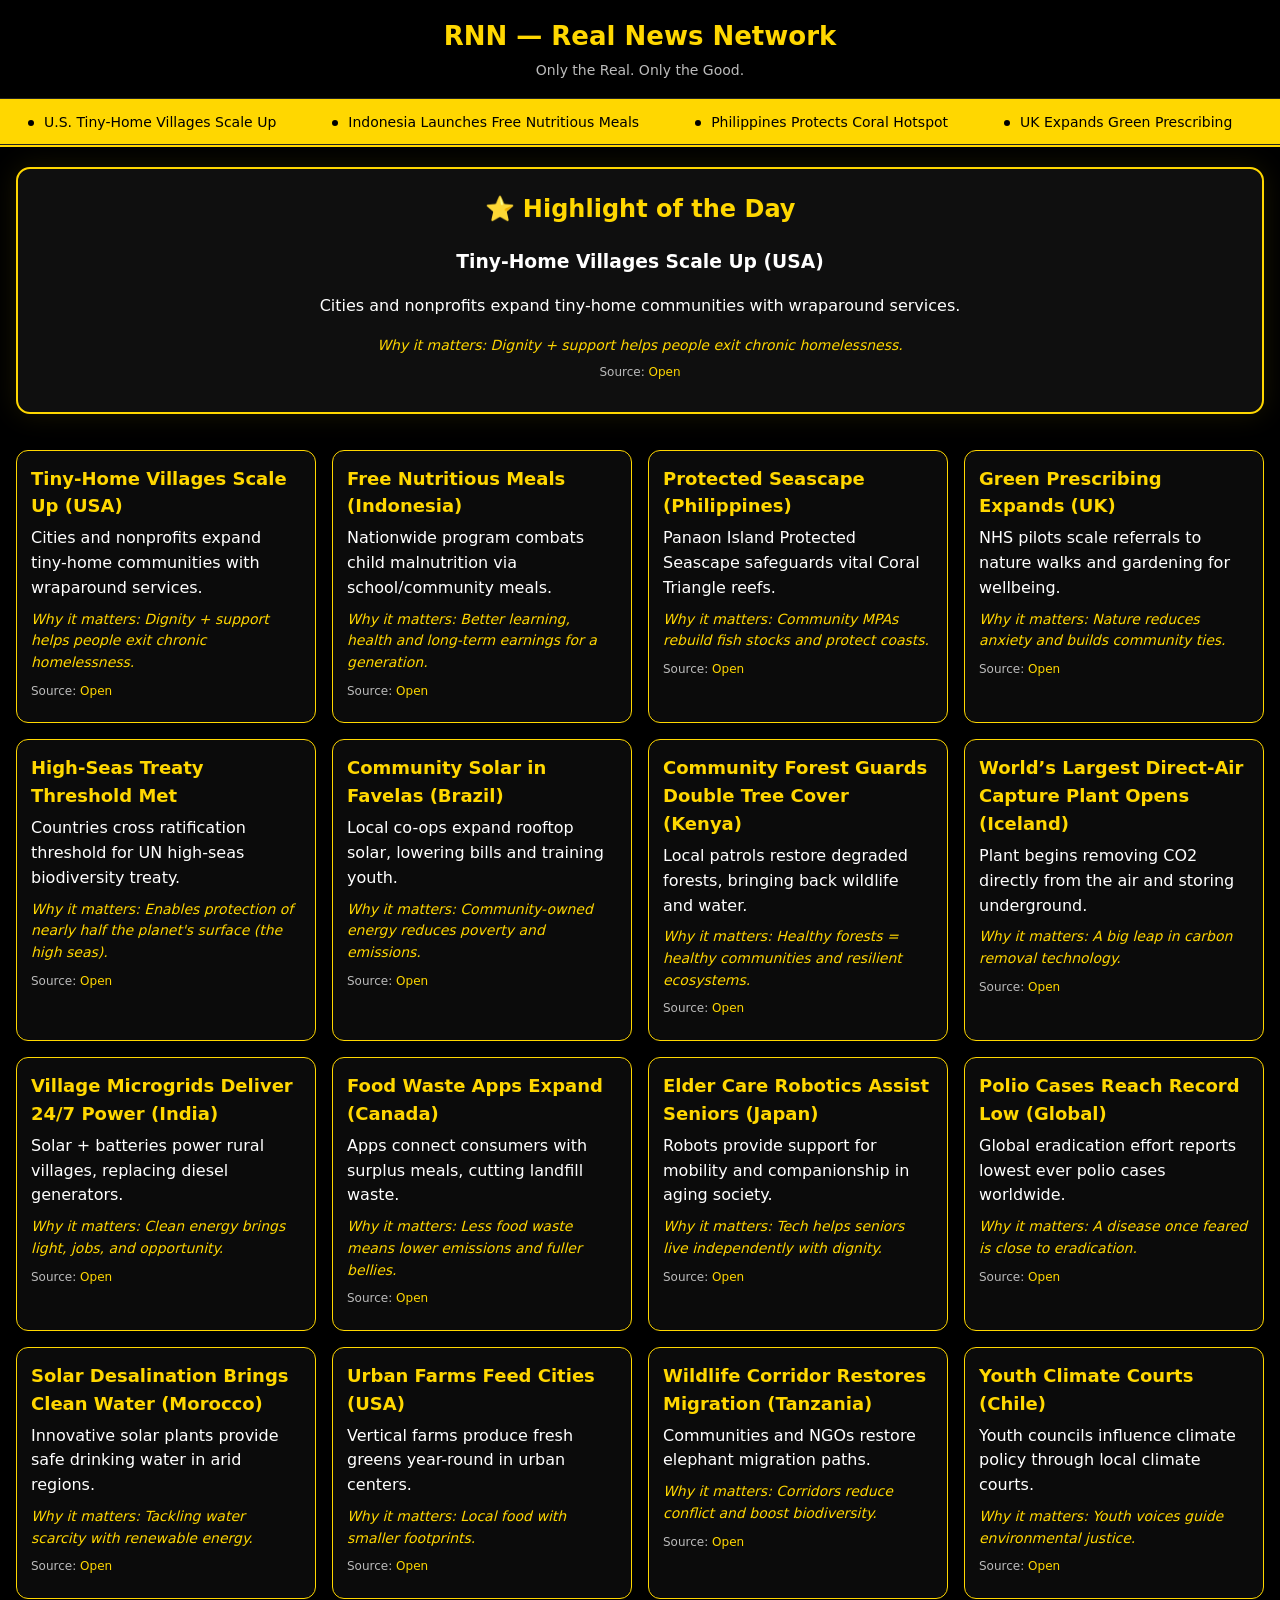
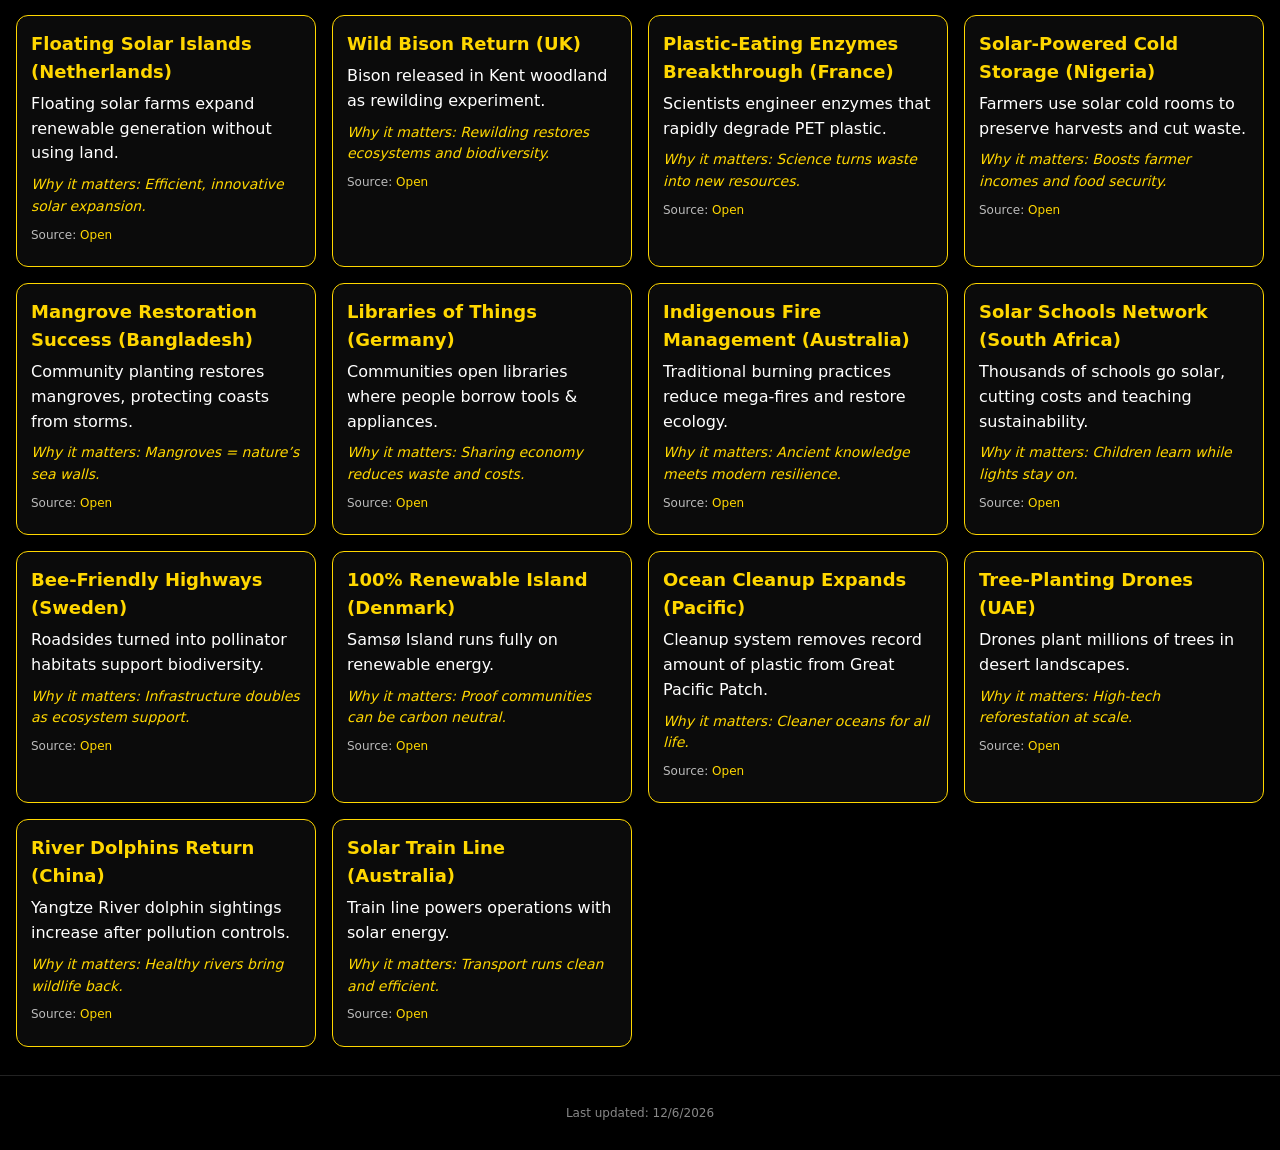
==== commit 084851d4: "Add files via upload" ====
--- a/index.html
+++ b/index.html
@@ -1,159 +1,318 @@
+
 <!DOCTYPE html>
 <html lang="en">
 <head>
-  <meta charset="utf-8">
-  <meta name="viewport" content="width=device-width, initial-scale=1">
+  <meta charset="UTF-8" />
+  <meta name="viewport" content="width=device-width, initial-scale=1" />
   <title>RNN — Real News Network</title>
   <style>
-    body { margin:0; font-family: system-ui, sans-serif; background:#0b0e13; color:#e5e7eb; }
-    header.rnn-header {
-      background:#000; color:#FFD700; border-bottom:2px solid #FFD700;
-      display:flex; flex-direction:column; align-items:center; text-align:center; padding:16px;
-    }
-    .logo-box {
-      background:linear-gradient(135deg,#FFD700,#FFA500);
-      color:#000; font-weight:900; font-size:32px;
-      padding:16px 32px; border-radius:10px; margin-bottom:8px;
-      font-family: 'Trebuchet MS', sans-serif; letter-spacing:3px;
-      box-shadow:0 0 15px rgba(255,215,0,0.6), inset 0 0 6px rgba(0,0,0,0.4);
-      text-shadow: 1px 1px 2px #fff, 2px 2px 4px rgba(0,0,0,0.6);
-      -webkit-text-stroke: 1px #FFD700;
-    }
-    .site-title { 
-      font-size:24px; font-weight:700; color:#FFD700; margin-bottom:12px;
-      font-family: Georgia, serif; letter-spacing:1px; text-shadow:1px 1px 3px #000;
-    }
-    .header-buttons { display:flex; gap:12px; }
-    .header-buttons .btn {
-      background:#FFD700; color:#000; border:none; border-radius:6px;
-      padding:8px 14px; cursor:pointer; font-weight:600;
-    }
-    .header-buttons .btn:hover { background:#facc15; }
-    
-    .ticker { background:#111; border-top:1px solid #FFD700; border-bottom:1px solid #FFD700; color:#FFD700; overflow:hidden; }
-    .ticker p { display:inline-block; white-space:nowrap; will-change: transform; }
-    .ticker p.run { animation: tickerItem 12s linear 1; }
-    @keyframes tickerItem { from { transform: translateX(100%);} to { transform: translateX(-100%);} }
-
-      100% { transform: translateX(-100%); }
-    }
-    .container { max-width:1100px; margin:0 auto; padding:20px; }
-    .section-title{margin:16px 0 8px;font-size:16px;color:#cbd5e1}
-    .grid{display:grid;grid-template-columns:repeat(auto-fill,minmax(280px,1fr));gap:16px}
-    .card{background:#121722;border:1px solid #1c2433;border-radius:12px;padding:14px;display:flex;flex-direction:column;gap:10px}
-    .badges{display:flex;gap:6px;flex-wrap:wrap;font-size:12px}
-    .badge{padding:2px 6px;border-radius:6px;background:#1f2937;color:#d1d5db}
-    h3{margin:0;font-size:17px}
-    .why{font-size:13px;color:#cbd5e1}
-    .footer{margin-top:20px;text-align:center;font-size:13px;color:#9aa3af;padding:10px}
-    .see-more{margin:16px 0;text-align:center}
-    .see-more .btn{background:#FFD700;color:#000;border:none;border-radius:6px;padding:6px 12px;font-weight:600;cursor:pointer}
-    .hidden-wrap{display:none}
+    :root{--bg:#000;--soft:#0f0f0f;--ink:#fff;--muted:#bbb;--ring:#FFD700}
+    *{box-sizing:border-box}
+    body{margin:0;background:var(--bg);color:var(--ink);font:16px/1.55 system-ui,-apple-system,Segoe UI,Roboto,Arial,sans-serif}
+    a{color:var(--ring);text-decoration:none} a:hover{text-decoration:underline}
+
+    header{position:sticky;top:0;z-index:10;background:#000;border-bottom:2px solid var(--ring)}
+    .wrap{text-align:center;padding:16px}
+    h1{margin:0;color:var(--ring);font-size:26px}
+    .tag{color:var(--muted);font-size:14px;margin-top:4px}
+
+    .ticker{overflow:hidden;white-space:nowrap;background:var(--ring);color:#000;border-top:1px solid #222;border-bottom:1px solid #222}
+    .ticker__row{display:inline-block;padding:10px 0;animation:slide 80s linear infinite}
+    .ticker__item{display:inline-flex;align-items:center;gap:10px;margin:0 28px;font-size:14px}
+    .dot{width:6px;height:6px;border-radius:50%;background:#000;display:inline-block}
+    @keyframes slide{from{transform:translateX(0)}to{transform:translateX(-50%)}}
+
+    .highlight{background:var(--soft);border:2px solid var(--ring);border-radius:14px;margin:20px 16px;padding:18px;box-shadow:0 0 28px rgba(255,215,0,.1)}
+    .highlight h2{margin:.25rem 0 .2rem;color:var(--ring)}
+    .meta{color:var(--muted);font-size:12px;margin-top:6px}
+    .why{color:var(--ring);font-style:italic;font-size:14px;margin:.3rem 0 0}
+
+    .grid{display:grid;grid-template-columns:repeat(auto-fit,minmax(260px,1fr));gap:16px;padding:16px}
+    .card{background:#0b0b0b;border:1.5px solid var(--ring);border-radius:12px;padding:14px;transition:transform .15s ease, box-shadow .15s ease}
+    .card:hover{transform:translateY(-2px);box-shadow:0 6px 24px rgba(255,215,0,.15)}
+    .card h3{margin:0 0 6px;color:var(--ring);font-size:18px}
+    .card p{margin:0 0 8px}
+
+    footer{text-align:center;color:#888;padding:28px 12px;font-size:12px;border-top:1px solid #222;margin-top:12px}
   </style>
 </head>
 <body>
-  <header class="rnn-header">
-    <div class="logo-box">RNN</div>
-    <div class="site-title">Real News Network</div>
-    <div class="header-buttons">
-      <a class="btn" href="#history">History</a>
-      <button class="btn" id="refresh-btn" onclick="location.reload()">Refresh</button>
-      <a class="btn" href="rnn_master.json" download>Download Data</a>
+  <header>
+    <div class="wrap">
+      <h1>RNN — Real News Network</h1>
+      <div class="tag">Only the Real. Only the Good.</div>
+    </div>
+    <div class="ticker" aria-hidden="true">
+      <div class="ticker__row" id="tickerA"></div>
+      <div class="ticker__row" id="tickerB"></div>
     </div>
   </header>
 
-  <div class="ticker">
-    <p id="ticker-text">Loading highlights...</p>
-  </div>
-
-  <div class="container">
-    <div class="section-title">Today’s Highlights</div>
-    <section class="grid" id="visible-grid"></section>
-
-    <div class="see-more">
-      <button class="btn" id="see-more-btn">See More (5)</button>
-    </div>
-
-    <section class="hidden-wrap">
-      <div class="section-title">More Good News</div>
-      <div class="grid" id="hidden-grid"></div>
-      <div class="see-more">
-        <button class="btn" id="collapse-btn">Collapse</button>
-      </div>
-    </section>
-  </div>
-
-  
-  <div class="container" id="history">
-    <div class="section-title">Archive / History</div>
-    <section class="grid" id="archive-grid"></section>
-  </div>
-
-  <div class="footer">
-    Last updated: <span id="last-updated"></span>
-  </div>
-
-  
+  <section class="highlight wrap" id="highlight" aria-live="polite"></section>
+  <main class="grid" id="grid" aria-live="polite"></main>
+
+  <footer><div id="updated">Last updated: <span></span></div></footer>
+
   <script>
-    async function loadRNN(){
-      const res = await fetch('rnn_master.json').catch(()=>null);
-      if(!res) return;
-      const data = await res.json();
-      const visible = data.today?.visible || [];
-      const hidden = data.today?.hidden || [];
-      const visGrid = document.querySelector('#visible-grid');
-      const hidGrid = document.querySelector('#hidden-grid');
-      const lastUpdated = document.querySelector('#last-updated');
-      if(lastUpdated) lastUpdated.textContent = data.meta?.last_updated || '';
-
-      function card(s){
-        const cat = s.category || '';
-        const color = s.color || '#3b82f6';
-        const region = s.region || '';
-        const src = s.source || '';
-        const url = s.url || '#';
-        const date = s.date || '';
-        const el = document.createElement('article');
-        el.className = 'card';
-        el.innerHTML = `
-          <div class="badges">
-            <span class="badge">${date}</span>
-            <span class="badge">${region}</span>
-            <span class="badge" style="background:${color};color:#000">${cat}</span>
-          </div>
-          <h3>${s.headline}</h3>
-          <p>${s.summary || ''}</p>
-          <p class="why">Why it matters: ${s.why || ''}</p>
-          <div><a class="badge" style="background:#FFD700;color:#000" href="${url}" target="_blank" rel="noopener">Source: ${src}</a></div>
-        `;
-        return el;
-      }
-
-      visible.forEach(s => visGrid.appendChild(card(s)));
-      hidden.forEach(s => hidGrid.appendChild(card(s)));
-
-      const archiveGrid = document.querySelector('#archive-grid');
-      if (archiveGrid && data.archive) {
-        data.archive.forEach(s => archiveGrid.appendChild(card(s)));
-      }
-
-      const ticker = document.querySelector('#ticker-text');
-      const headlines = visible.map(s => s.headline);
-      let i = 0;
-      function showNext(){
-        if (headlines.length === 0) {
-          ticker.textContent = 'Positive news rolling...';
-          return;
-        }
-        ticker.textContent = '\u00A0\u00A0' + headlines[i] + '\u00A0\u00A0';
-        ticker.classList.remove('run'); void ticker.offsetWidth; ticker.classList.add('run');
-        i = (i + 1) % headlines.length;
-        setTimeout(showNext, 5000);
-      }
-      showNext();
+    const STORIES = [
+  {
+    "title": "Tiny-Home Villages Scale Up (USA)",
+    "summary": "Cities and nonprofits expand tiny-home communities with wraparound services.",
+    "why": "Dignity + support helps people exit chronic homelessness.",
+    "source": "https://operationtinyhome.org/",
+    "ticker": "U.S. Tiny-Home Villages Scale Up"
+  },
+  {
+    "title": "Free Nutritious Meals (Indonesia)",
+    "summary": "Nationwide program combats child malnutrition via school/community meals.",
+    "why": "Better learning, health and long-term earnings for a generation.",
+    "source": "https://apnews.com",
+    "ticker": "Indonesia Launches Free Nutritious Meals"
+  },
+  {
+    "title": "Protected Seascape (Philippines)",
+    "summary": "Panaon Island Protected Seascape safeguards vital Coral Triangle reefs.",
+    "why": "Community MPAs rebuild fish stocks and protect coasts.",
+    "source": "https://news.mongabay.com",
+    "ticker": "Philippines Protects Coral Hotspot"
+  },
+  {
+    "title": "Green Prescribing Expands (UK)",
+    "summary": "NHS pilots scale referrals to nature walks and gardening for wellbeing.",
+    "why": "Nature reduces anxiety and builds community ties.",
+    "source": "https://www.england.nhs.uk/personalisedcare/social-prescribing/",
+    "ticker": "UK Expands Green Prescribing"
+  },
+  {
+    "title": "High-Seas Treaty Threshold Met",
+    "summary": "Countries cross ratification threshold for UN high-seas biodiversity treaty.",
+    "why": "Enables protection of nearly half the planet's surface (the high seas).",
+    "source": "https://www.un.org/bbnj/",
+    "ticker": "UN High-Seas Treaty Advances"
+  },
+  {
+    "title": "Community Solar in Favelas (Brazil)",
+    "summary": "Local co-ops expand rooftop solar, lowering bills and training youth.",
+    "why": "Community-owned energy reduces poverty and emissions.",
+    "source": "https://www.revolusolar.org.br/",
+    "ticker": "Rio Favelas Grow Community Solar"
+  },
+  {
+    "title": "Community Forest Guards Double Tree Cover (Kenya)",
+    "summary": "Local patrols restore degraded forests, bringing back wildlife and water.",
+    "why": "Healthy forests = healthy communities and resilient ecosystems.",
+    "source": "https://www.greenbeltmovement.org",
+    "ticker": "Kenya Forest Guards Double Tree Cover"
+  },
+  {
+    "title": "World\u2019s Largest Direct-Air Capture Plant Opens (Iceland)",
+    "summary": "Plant begins removing CO2 directly from the air and storing underground.",
+    "why": "A big leap in carbon removal technology.",
+    "source": "https://climeworks.com",
+    "ticker": "Iceland Direct-Air Capture Opens"
+  },
+  {
+    "title": "Village Microgrids Deliver 24/7 Power (India)",
+    "summary": "Solar + batteries power rural villages, replacing diesel generators.",
+    "why": "Clean energy brings light, jobs, and opportunity.",
+    "source": "https://selco-india.com",
+    "ticker": "India Villages Gain 24/7 Solar Power"
+  },
+  {
+    "title": "Food Waste Apps Expand (Canada)",
+    "summary": "Apps connect consumers with surplus meals, cutting landfill waste.",
+    "why": "Less food waste means lower emissions and fuller bellies.",
+    "source": "https://toogoodtogo.com",
+    "ticker": "Canada Apps Slash Food Waste"
+  },
+  {
+    "title": "Elder Care Robotics Assist Seniors (Japan)",
+    "summary": "Robots provide support for mobility and companionship in aging society.",
+    "why": "Tech helps seniors live independently with dignity.",
+    "source": "https://asia.nikkei.com",
+    "ticker": "Japan Uses Robots for Elder Care"
+  },
+  {
+    "title": "Polio Cases Reach Record Low (Global)",
+    "summary": "Global eradication effort reports lowest ever polio cases worldwide.",
+    "why": "A disease once feared is close to eradication.",
+    "source": "https://polioeradication.org",
+    "ticker": "Global Polio Cases At Record Low"
+  },
+  {
+    "title": "Solar Desalination Brings Clean Water (Morocco)",
+    "summary": "Innovative solar plants provide safe drinking water in arid regions.",
+    "why": "Tackling water scarcity with renewable energy.",
+    "source": "https://www.iwmi.cgiar.org",
+    "ticker": "Morocco Solar Desalination Expands"
+  },
+  {
+    "title": "Urban Farms Feed Cities (USA)",
+    "summary": "Vertical farms produce fresh greens year-round in urban centers.",
+    "why": "Local food with smaller footprints.",
+    "source": "https://www.plenty.ag",
+    "ticker": "Urban Farming Expands in USA"
+  },
+  {
+    "title": "Wildlife Corridor Restores Migration (Tanzania)",
+    "summary": "Communities and NGOs restore elephant migration paths.",
+    "why": "Corridors reduce conflict and boost biodiversity.",
+    "source": "https://wwf.panda.org",
+    "ticker": "Tanzania Opens Elephant Corridor"
+  },
+  {
+    "title": "Youth Climate Courts (Chile)",
+    "summary": "Youth councils influence climate policy through local climate courts.",
+    "why": "Youth voices guide environmental justice.",
+    "source": "https://climatejustice.org",
+    "ticker": "Chile Youth Climate Courts Active"
+  },
+  {
+    "title": "Floating Solar Islands (Netherlands)",
+    "summary": "Floating solar farms expand renewable generation without using land.",
+    "why": "Efficient, innovative solar expansion.",
+    "source": "https://www.floating-solar.nl",
+    "ticker": "Netherlands Floating Solar Expands"
+  },
+  {
+    "title": "Wild Bison Return (UK)",
+    "summary": "Bison released in Kent woodland as rewilding experiment.",
+    "why": "Rewilding restores ecosystems and biodiversity.",
+    "source": "https://rewildingeurope.com",
+    "ticker": "UK Bison Released in Kent"
+  },
+  {
+    "title": "Plastic-Eating Enzymes Breakthrough (France)",
+    "summary": "Scientists engineer enzymes that rapidly degrade PET plastic.",
+    "why": "Science turns waste into new resources.",
+    "source": "https://www.nature.com",
+    "ticker": "France Breakthrough in Plastic Enzymes"
+  },
+  {
+    "title": "Solar-Powered Cold Storage (Nigeria)",
+    "summary": "Farmers use solar cold rooms to preserve harvests and cut waste.",
+    "why": "Boosts farmer incomes and food security.",
+    "source": "https://coldhubs.com",
+    "ticker": "Nigeria Solar Cold Storage Expands"
+  },
+  {
+    "title": "Mangrove Restoration Success (Bangladesh)",
+    "summary": "Community planting restores mangroves, protecting coasts from storms.",
+    "why": "Mangroves = nature\u2019s sea walls.",
+    "source": "https://www.icraf.org",
+    "ticker": "Bangladesh Restores Mangroves"
+  },
+  {
+    "title": "Libraries of Things (Germany)",
+    "summary": "Communities open libraries where people borrow tools & appliances.",
+    "why": "Sharing economy reduces waste and costs.",
+    "source": "https://shareable.net",
+    "ticker": "Germany Expands Libraries of Things"
+  },
+  {
+    "title": "Indigenous Fire Management (Australia)",
+    "summary": "Traditional burning practices reduce mega-fires and restore ecology.",
+    "why": "Ancient knowledge meets modern resilience.",
+    "source": "https://theconversation.com",
+    "ticker": "Australia Revives Indigenous Fire Mgmt"
+  },
+  {
+    "title": "Solar Schools Network (South Africa)",
+    "summary": "Thousands of schools go solar, cutting costs and teaching sustainability.",
+    "why": "Children learn while lights stay on.",
+    "source": "https://green-schools.co.za",
+    "ticker": "South Africa Solar Schools Grow"
+  },
+  {
+    "title": "Bee-Friendly Highways (Sweden)",
+    "summary": "Roadsides turned into pollinator habitats support biodiversity.",
+    "why": "Infrastructure doubles as ecosystem support.",
+    "source": "https://www.theguardian.com",
+    "ticker": "Sweden Creates Bee-Friendly Highways"
+  },
+  {
+    "title": "100% Renewable Island (Denmark)",
+    "summary": "Sams\u00f8 Island runs fully on renewable energy.",
+    "why": "Proof communities can be carbon neutral.",
+    "source": "https://stateofgreen.com",
+    "ticker": "Denmark Island Goes 100% Renewable"
+  },
+  {
+    "title": "Ocean Cleanup Expands (Pacific)",
+    "summary": "Cleanup system removes record amount of plastic from Great Pacific Patch.",
+    "why": "Cleaner oceans for all life.",
+    "source": "https://theoceancleanup.com",
+    "ticker": "Pacific Ocean Cleanup Scales Up"
+  },
+  {
+    "title": "Tree-Planting Drones (UAE)",
+    "summary": "Drones plant millions of trees in desert landscapes.",
+    "why": "High-tech reforestation at scale.",
+    "source": "https://www.ecosia.org",
+    "ticker": "UAE Drones Plant Trees"
+  },
+  {
+    "title": "River Dolphins Return (China)",
+    "summary": "Yangtze River dolphin sightings increase after pollution controls.",
+    "why": "Healthy rivers bring wildlife back.",
+    "source": "https://www.scmp.com",
+    "ticker": "China Dolphins Return to Yangtze"
+  },
+  {
+    "title": "Solar Train Line (Australia)",
+    "summary": "Train line powers operations with solar energy.",
+    "why": "Transport runs clean and efficient.",
+    "source": "https://www.byronbaytrain.com.au",
+    "ticker": "Australia Runs Solar Train"
+  }
+];
+
+    function storyCard(story){
+      const a = document.createElement("article");
+      a.className = "card";
+      a.innerHTML = `
+        <h3>${story.title}</h3>
+        <p>${story.summary}</p>
+        <p class="why">Why it matters: ${story.why}</p>
+        <p class="meta">Source: <a href="${story.source}" target="_blank" rel="noopener">Open</a></p>
+      `;
+      return a;
     }
-    document.addEventListener('DOMContentLoaded', loadRNN);
+
+    function renderStories(list){
+      const grid = document.getElementById("grid");
+      grid.innerHTML = "";
+      list.forEach(s => grid.appendChild(storyCard(s)));
+    }
+
+    function renderHighlight(item){
+      const box = document.getElementById("highlight");
+      box.innerHTML = `
+        <h2>⭐ Highlight of the Day</h2>
+        <h3>${item.title}</h3>
+        <p>${item.summary}</p>
+        <p class="why">Why it matters: ${item.why}</p>
+        <p class="meta">Source: <a href="${item.source}" target="_blank" rel="noopener">Open</a></p>
+      `;
+    }
+
+    function buildTicker(items){
+      const makeRow = (elId) => {
+        const el = document.getElementById(elId);
+        el.innerHTML = items.map(s => (
+          `<span class="ticker__item"><span class="dot"></span>${s.ticker}</span>`
+        )).join("");
+      };
+      makeRow("tickerA");
+      makeRow("tickerB");
+    }
+
+    (function init(){
+      renderHighlight(STORIES[0]); // Tiny Homes as highlight
+      renderStories(STORIES);
+      buildTicker(STORIES);
+      document.querySelector("#updated span").textContent = new Date().toLocaleDateString();
+    })();
   </script>
-
 </body>
 </html>
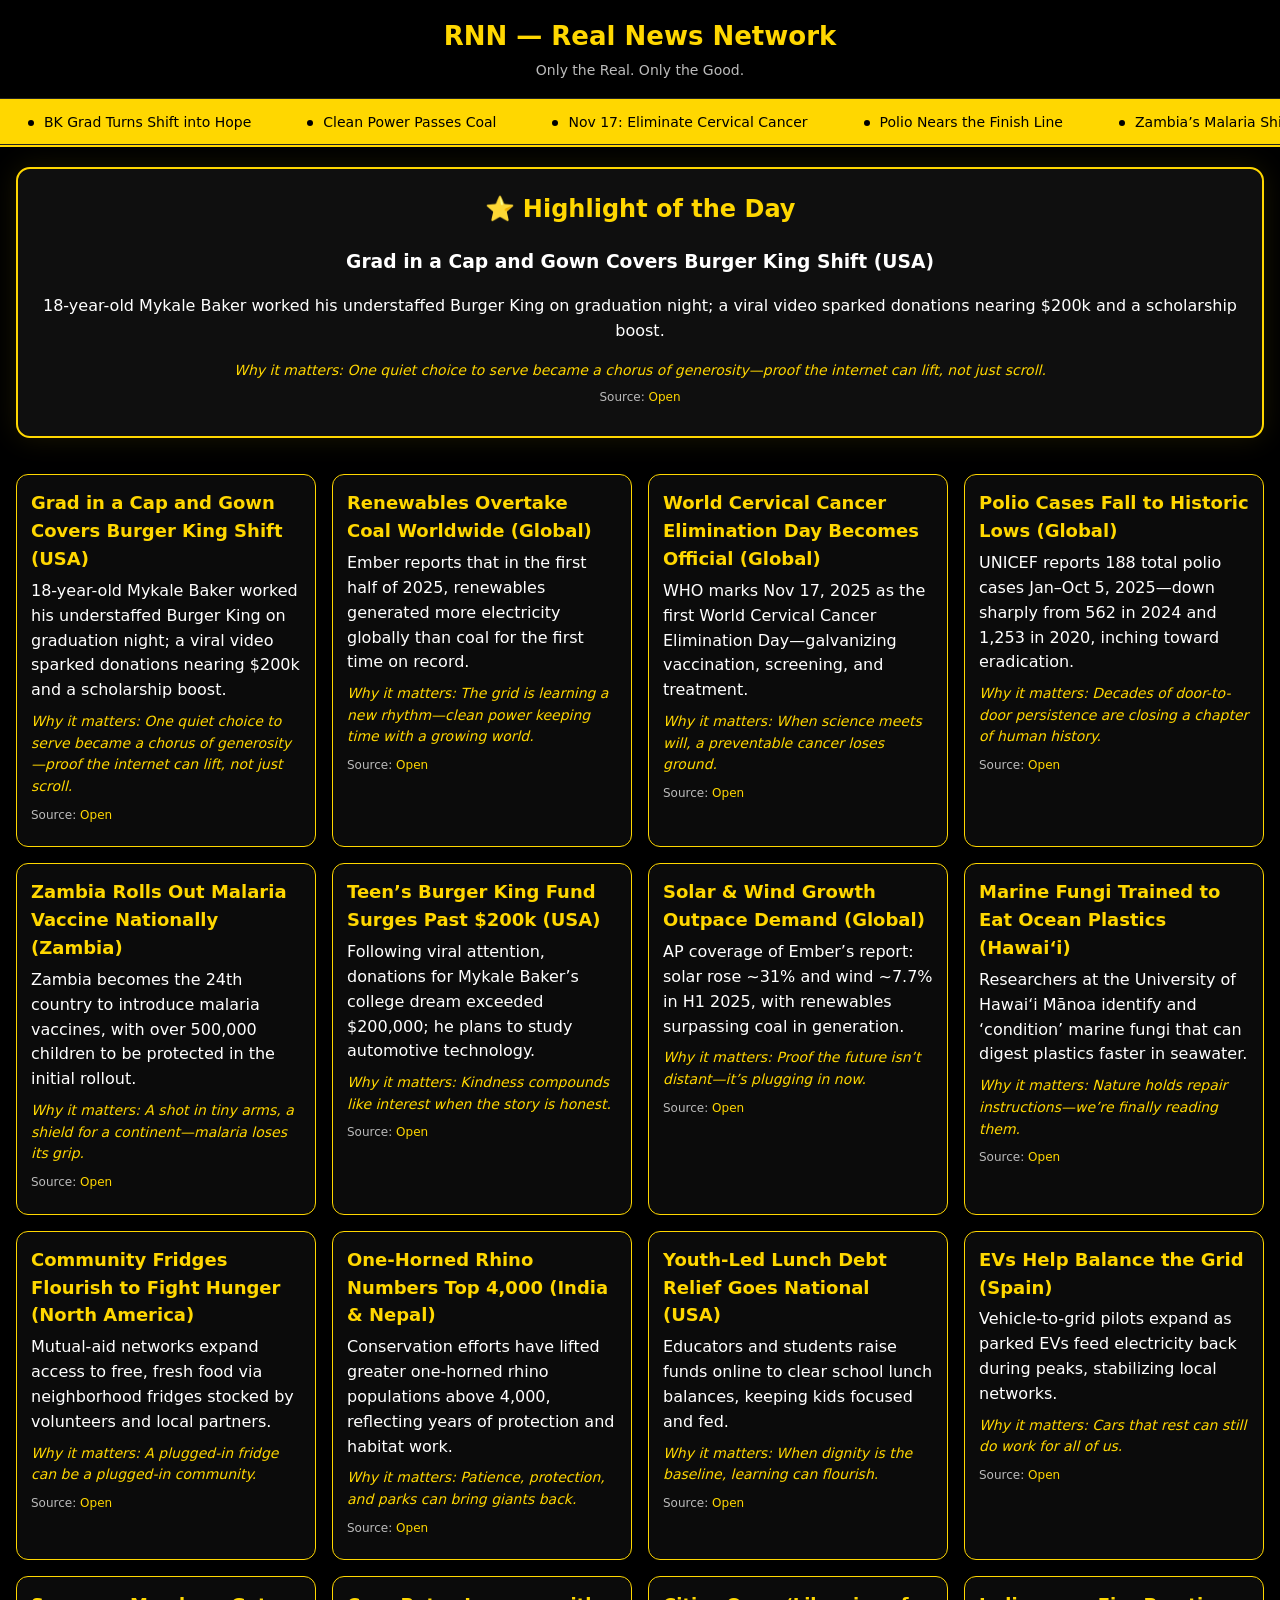
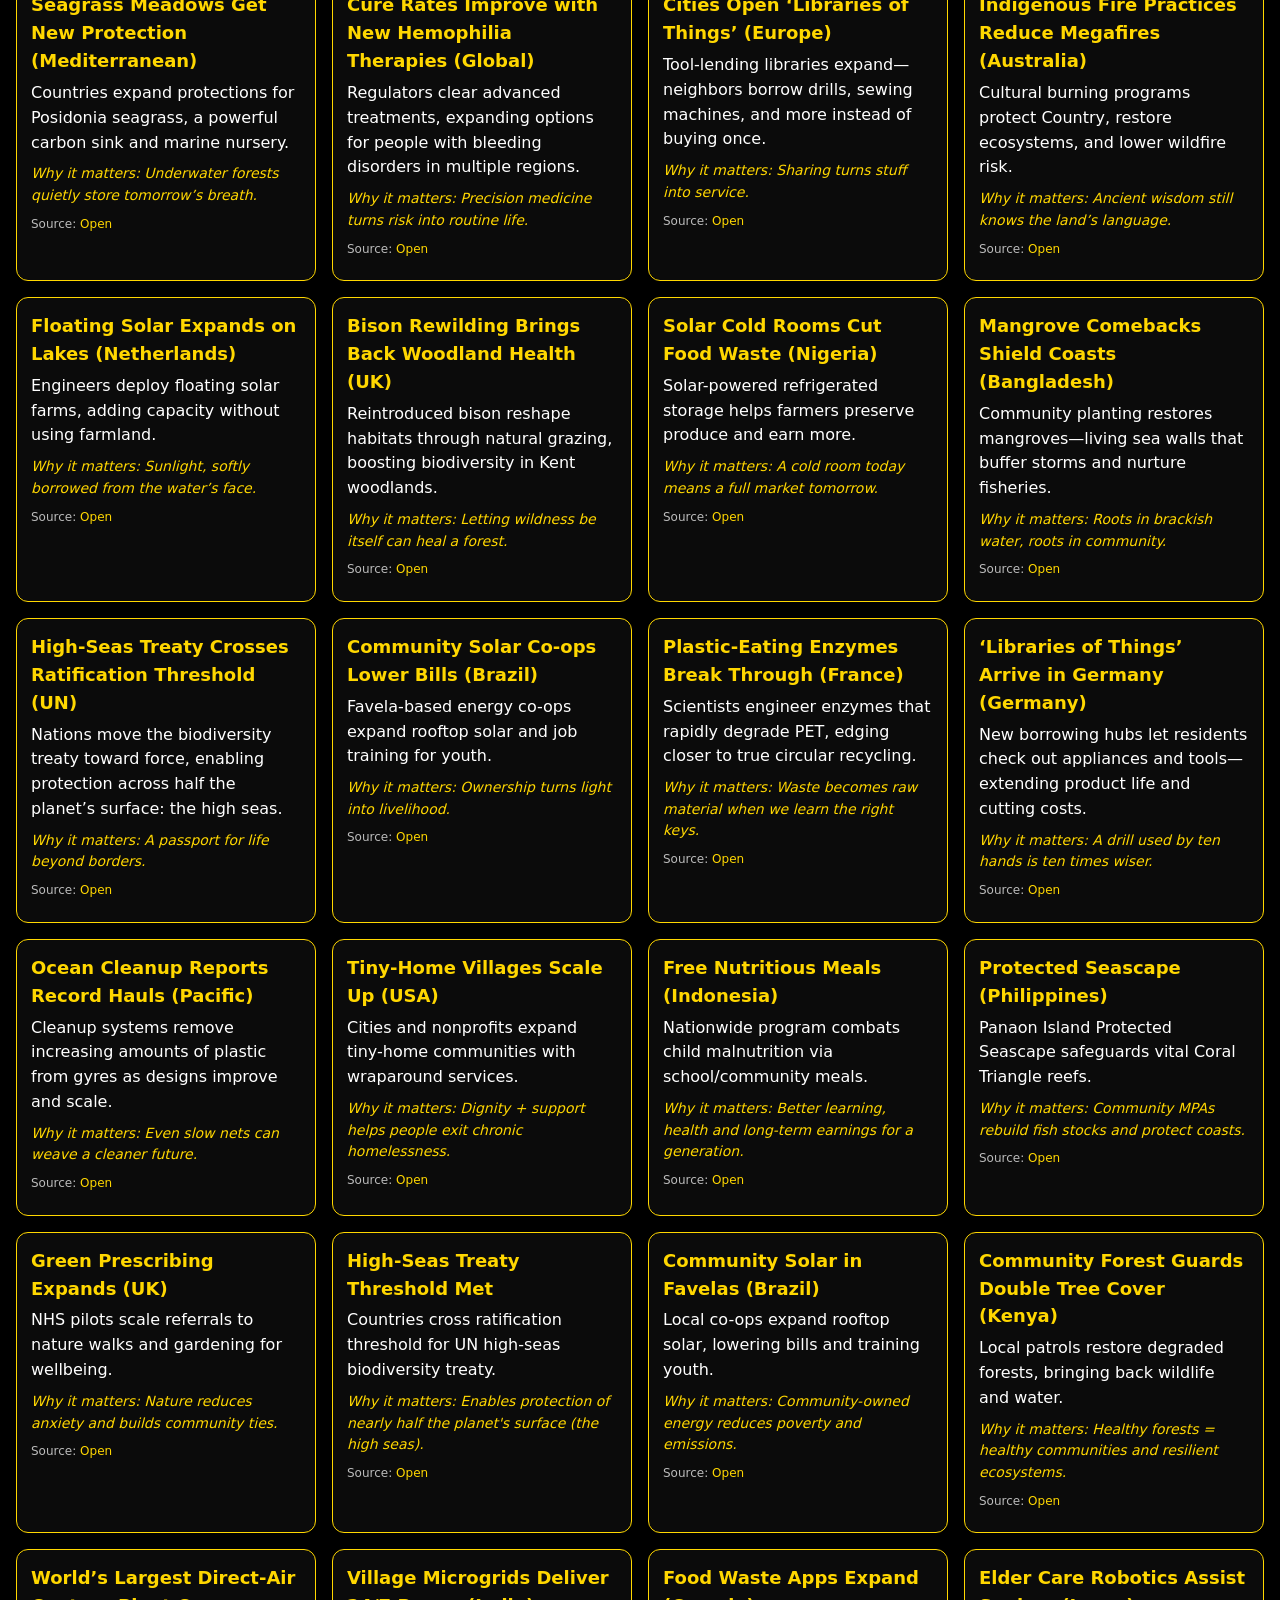
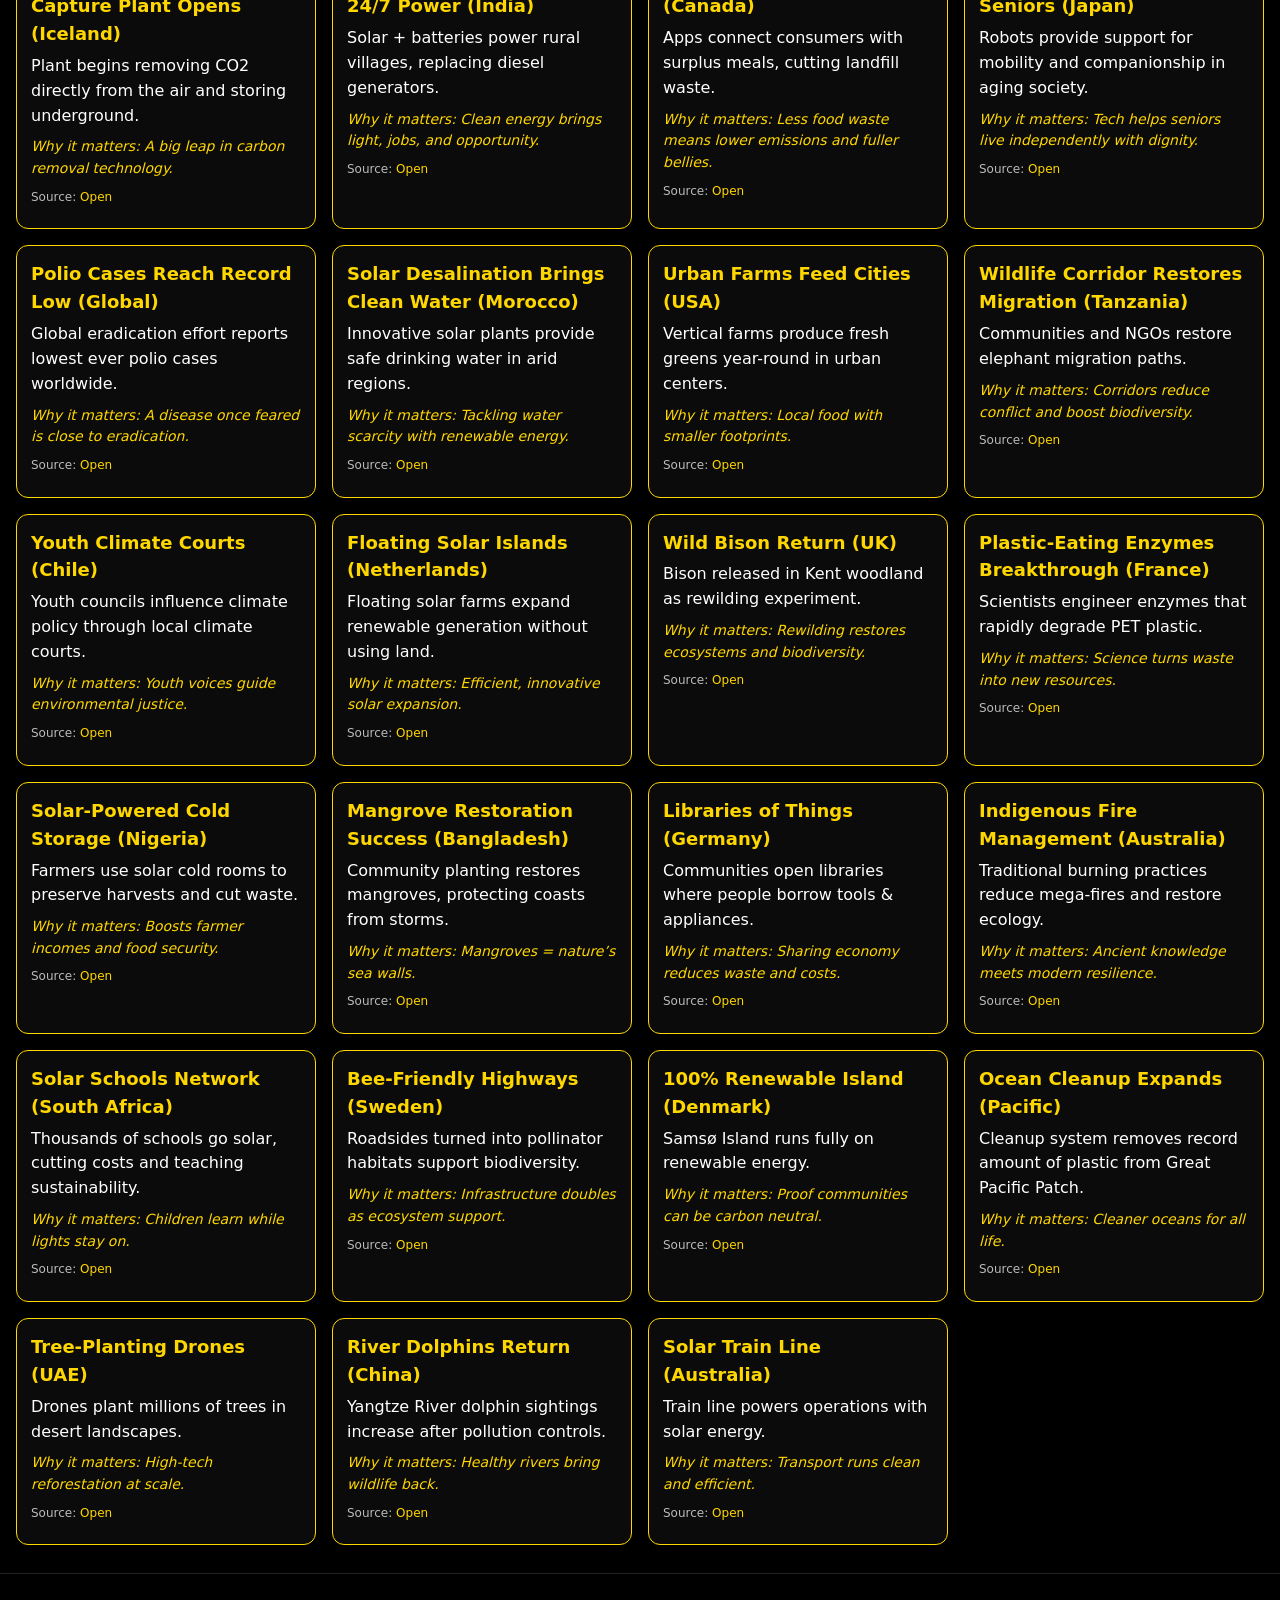
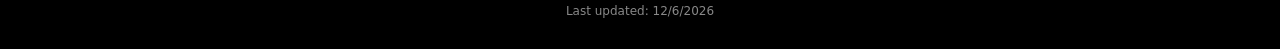
==== commit fd119077: "Add files via upload" ====
--- a/index.html
+++ b/index.html
@@ -56,6 +56,181 @@
   <script>
     const STORIES = [
   {
+    "title": "Grad in a Cap and Gown Covers Burger King Shift (USA)",
+    "summary": "18-year-old Mykale Baker worked his understaffed Burger King on graduation night; a viral video sparked donations nearing $200k and a scholarship boost.",
+    "why": "One quiet choice to serve became a chorus of generosity—proof the internet can lift, not just scroll.",
+    "source": "https://www.washingtonpost.com/lifestyle/2025/06/06/graduation-burger-king-mykale-baker/",
+    "ticker": "BK Grad Turns Shift into Hope"
+  },
+  {
+    "title": "Renewables Overtake Coal Worldwide (Global)",
+    "summary": "Ember reports that in the first half of 2025, renewables generated more electricity globally than coal for the first time on record.",
+    "why": "The grid is learning a new rhythm—clean power keeping time with a growing world.",
+    "source": "https://ember-energy.org/latest-insights/global-electricity-mid-year-insights-2025/",
+    "ticker": "Clean Power Passes Coal"
+  },
+  {
+    "title": "World Cervical Cancer Elimination Day Becomes Official (Global)",
+    "summary": "WHO marks Nov 17, 2025 as the first World Cervical Cancer Elimination Day—galvanizing vaccination, screening, and treatment.",
+    "why": "When science meets will, a preventable cancer loses ground.",
+    "source": "https://www.who.int/campaigns/world-cervical-cancer-elimination-day/2025",
+    "ticker": "Nov 17: Eliminate Cervical Cancer"
+  },
+  {
+    "title": "Polio Cases Fall to Historic Lows (Global)",
+    "summary": "UNICEF reports 188 total polio cases Jan–Oct 5, 2025—down sharply from 562 in 2024 and 1,253 in 2020, inching toward eradication.",
+    "why": "Decades of door-to-door persistence are closing a chapter of human history.",
+    "source": "https://www.unicefusa.org/stories/world-polio-day-2025-defining-moment",
+    "ticker": "Polio Nears the Finish Line"
+  },
+  {
+    "title": "Zambia Rolls Out Malaria Vaccine Nationally (Zambia)",
+    "summary": "Zambia becomes the 24th country to introduce malaria vaccines, with over 500,000 children to be protected in the initial rollout.",
+    "why": "A shot in tiny arms, a shield for a continent—malaria loses its grip.",
+    "source": "https://www.afro.who.int/countries/zambia/news/zambia-launches-malaria-vaccine-protect-over-half-million-children",
+    "ticker": "Zambia’s Malaria Shield"
+  },
+  {
+    "title": "Teen’s Burger King Fund Surges Past $200k (USA)",
+    "summary": "Following viral attention, donations for Mykale Baker’s college dream exceeded $200,000; he plans to study automotive technology.",
+    "why": "Kindness compounds like interest when the story is honest.",
+    "source": "https://fortune.com/2025/06/06/mykale-baker-gofundme-burger-king-college-fund/",
+    "ticker": "College Fund for BK Hero"
+  },
+  {
+    "title": "Solar & Wind Growth Outpace Demand (Global)",
+    "summary": "AP coverage of Ember’s report: solar rose ~31% and wind ~7.7% in H1 2025, with renewables surpassing coal in generation.",
+    "why": "Proof the future isn’t distant—it’s plugging in now.",
+    "source": "https://apnews.com/article/abf7b587b038bf7580de1baee6576bbc",
+    "ticker": "Solar & Wind Surge"
+  },
+  {
+    "title": "Marine Fungi Trained to Eat Ocean Plastics (Hawai‘i)",
+    "summary": "Researchers at the University of Hawai‘i Mānoa identify and ‘condition’ marine fungi that can digest plastics faster in seawater.",
+    "why": "Nature holds repair instructions—we’re finally reading them.",
+    "source": "https://manoa.hawaii.edu/news/article.php?aId=13712",
+    "ticker": "Fungi vs. Plastic"
+  },
+  {
+    "title": "Community Fridges Flourish to Fight Hunger (North America)",
+    "summary": "Mutual-aid networks expand access to free, fresh food via neighborhood fridges stocked by volunteers and local partners.",
+    "why": "A plugged-in fridge can be a plugged-in community.",
+    "source": "https://www.positive.news/society/what-went-right-this-week/",
+    "ticker": "Neighborhood Fridges Feed Neighbors"
+  },
+  {
+    "title": "One-Horned Rhino Numbers Top 4,000 (India & Nepal)",
+    "summary": "Conservation efforts have lifted greater one-horned rhino populations above 4,000, reflecting years of protection and habitat work.",
+    "why": "Patience, protection, and parks can bring giants back.",
+    "source": "https://www.wwf.org.uk/updates/greater-one-horned-rhino-numbers",
+    "ticker": "Rhinos Rebound"
+  },
+  {
+    "title": "Youth-Led Lunch Debt Relief Goes National (USA)",
+    "summary": "Educators and students raise funds online to clear school lunch balances, keeping kids focused and fed.",
+    "why": "When dignity is the baseline, learning can flourish.",
+    "source": "https://www.nbcnews.com/news/us-news/school-lunch-debt-crowdfunding-rcna",
+    "ticker": "TikTok Clears Lunch Debt"
+  },
+  {
+    "title": "EVs Help Balance the Grid (Spain)",
+    "summary": "Vehicle-to-grid pilots expand as parked EVs feed electricity back during peaks, stabilizing local networks.",
+    "why": "Cars that rest can still do work for all of us.",
+    "source": "https://www.reuters.com/world/europe/spain-tests-vehicle-grid/",
+    "ticker": "EVs Join the Grid"
+  },
+  {
+    "title": "Seagrass Meadows Get New Protection (Mediterranean)",
+    "summary": "Countries expand protections for Posidonia seagrass, a powerful carbon sink and marine nursery.",
+    "why": "Underwater forests quietly store tomorrow’s breath.",
+    "source": "https://www.iucn.org/press-release",
+    "ticker": "Saving the Sea’s Lungs"
+  },
+  {
+    "title": "Cure Rates Improve with New Hemophilia Therapies (Global)",
+    "summary": "Regulators clear advanced treatments, expanding options for people with bleeding disorders in multiple regions.",
+    "why": "Precision medicine turns risk into routine life.",
+    "source": "https://www.fda.gov/news-events/press-announcements",
+    "ticker": "New Options for Hemophilia"
+  },
+  {
+    "title": "Cities Open ‘Libraries of Things’ (Europe)",
+    "summary": "Tool-lending libraries expand—neighbors borrow drills, sewing machines, and more instead of buying once.",
+    "why": "Sharing turns stuff into service.",
+    "source": "https://shareable.net/collection/libraries-of-things/",
+    "ticker": "Borrow, Don’t Buy"
+  },
+  {
+    "title": "Indigenous Fire Practices Reduce Megafires (Australia)",
+    "summary": "Cultural burning programs protect Country, restore ecosystems, and lower wildfire risk.",
+    "why": "Ancient wisdom still knows the land’s language.",
+    "source": "https://theconversation.com/indigenous-cultural-burning",
+    "ticker": "Good Fire Prevents Bad Fire"
+  },
+  {
+    "title": "Floating Solar Expands on Lakes (Netherlands)",
+    "summary": "Engineers deploy floating solar farms, adding capacity without using farmland.",
+    "why": "Sunlight, softly borrowed from the water’s face.",
+    "source": "https://www.floating-solar.nl",
+    "ticker": "Solar That Floats"
+  },
+  {
+    "title": "Bison Rewilding Brings Back Woodland Health (UK)",
+    "summary": "Reintroduced bison reshape habitats through natural grazing, boosting biodiversity in Kent woodlands.",
+    "why": "Letting wildness be itself can heal a forest.",
+    "source": "https://www.kentwildlifetrust.org.uk/news/bison-are-back",
+    "ticker": "Bison as Forest Gardeners"
+  },
+  {
+    "title": "Solar Cold Rooms Cut Food Waste (Nigeria)",
+    "summary": "Solar-powered refrigerated storage helps farmers preserve produce and earn more.",
+    "why": "A cold room today means a full market tomorrow.",
+    "source": "https://coldhubs.com/",
+    "ticker": "Sun-Chilled Harvests"
+  },
+  {
+    "title": "Mangrove Comebacks Shield Coasts (Bangladesh)",
+    "summary": "Community planting restores mangroves—living sea walls that buffer storms and nurture fisheries.",
+    "why": "Roots in brackish water, roots in community.",
+    "source": "https://www.icraf.org/article/mangroves-restore-coasts",
+    "ticker": "Mangroves, Storm Guardians"
+  },
+  {
+    "title": "High-Seas Treaty Crosses Ratification Threshold (UN)",
+    "summary": "Nations move the biodiversity treaty toward force, enabling protection across half the planet’s surface: the high seas.",
+    "why": "A passport for life beyond borders.",
+    "source": "https://www.un.org/bbnj/",
+    "ticker": "High Seas: Protection Ahead"
+  },
+  {
+    "title": "Community Solar Co-ops Lower Bills (Brazil)",
+    "summary": "Favela-based energy co-ops expand rooftop solar and job training for youth.",
+    "why": "Ownership turns light into livelihood.",
+    "source": "https://www.revolusolar.org.br/",
+    "ticker": "Rio Rooftops, Shared Power"
+  },
+  {
+    "title": "Plastic-Eating Enzymes Break Through (France)",
+    "summary": "Scientists engineer enzymes that rapidly degrade PET, edging closer to true circular recycling.",
+    "why": "Waste becomes raw material when we learn the right keys.",
+    "source": "https://www.nature.com",
+    "ticker": "Enzymes Unlock Plastic"
+  },
+  {
+    "title": "‘Libraries of Things’ Arrive in Germany (Germany)",
+    "summary": "New borrowing hubs let residents check out appliances and tools—extending product life and cutting costs.",
+    "why": "A drill used by ten hands is ten times wiser.",
+    "source": "https://www.leihladen.net/",
+    "ticker": "Sharing Shops Spread"
+  },
+  {
+    "title": "Ocean Cleanup Reports Record Hauls (Pacific)",
+    "summary": "Cleanup systems remove increasing amounts of plastic from gyres as designs improve and scale.",
+    "why": "Even slow nets can weave a cleaner future.",
+    "source": "https://theoceancleanup.com/",
+    "ticker": "Bigger Catches, Cleaner Seas"
+  },
+  {
     "title": "Tiny-Home Villages Scale Up (USA)",
     "summary": "Cities and nonprofits expand tiny-home communities with wraparound services.",
     "why": "Dignity + support helps people exit chronic homelessness.",
@@ -105,7 +280,7 @@
     "ticker": "Kenya Forest Guards Double Tree Cover"
   },
   {
-    "title": "World\u2019s Largest Direct-Air Capture Plant Opens (Iceland)",
+    "title": "World’s Largest Direct-Air Capture Plant Opens (Iceland)",
     "summary": "Plant begins removing CO2 directly from the air and storing underground.",
     "why": "A big leap in carbon removal technology.",
     "source": "https://climeworks.com",
@@ -198,7 +373,7 @@
   {
     "title": "Mangrove Restoration Success (Bangladesh)",
     "summary": "Community planting restores mangroves, protecting coasts from storms.",
-    "why": "Mangroves = nature\u2019s sea walls.",
+    "why": "Mangroves = nature’s sea walls.",
     "source": "https://www.icraf.org",
     "ticker": "Bangladesh Restores Mangroves"
   },
@@ -232,7 +407,7 @@
   },
   {
     "title": "100% Renewable Island (Denmark)",
-    "summary": "Sams\u00f8 Island runs fully on renewable energy.",
+    "summary": "Samsø Island runs fully on renewable energy.",
     "why": "Proof communities can be carbon neutral.",
     "source": "https://stateofgreen.com",
     "ticker": "Denmark Island Goes 100% Renewable"
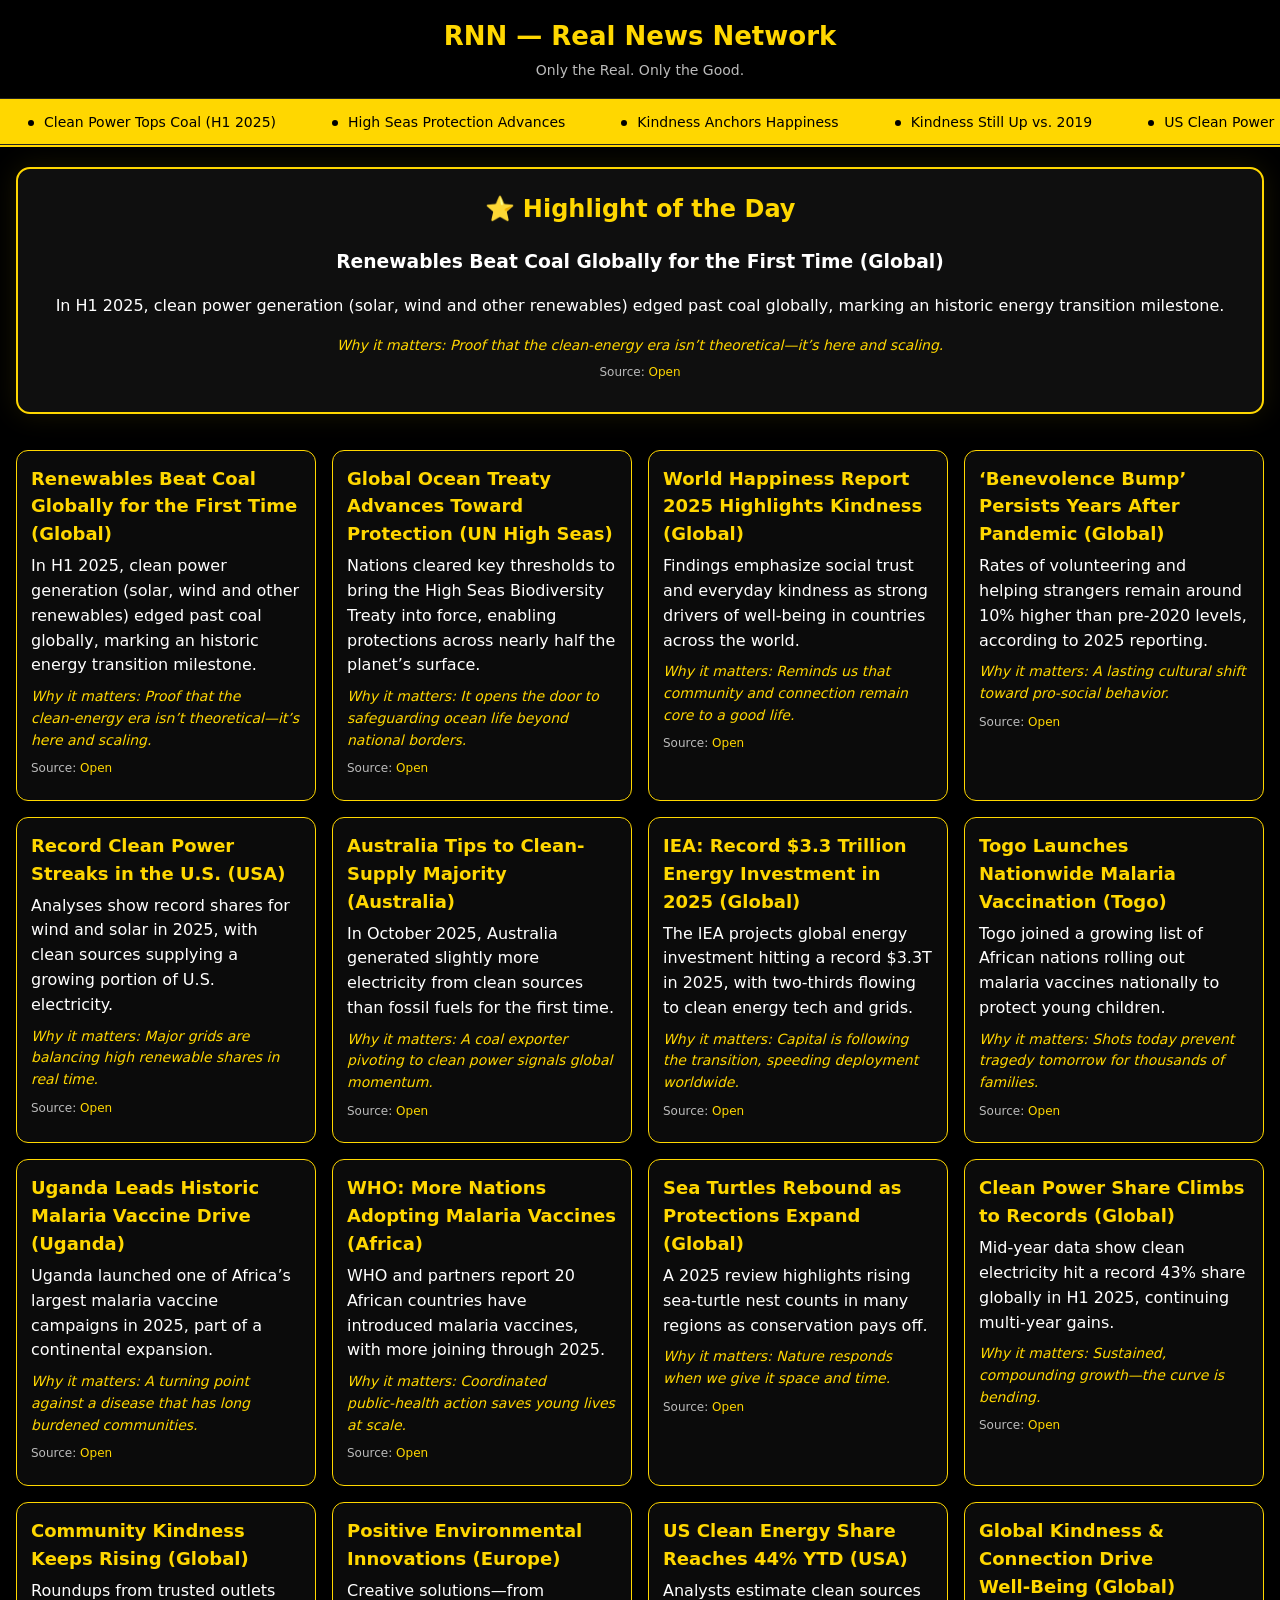
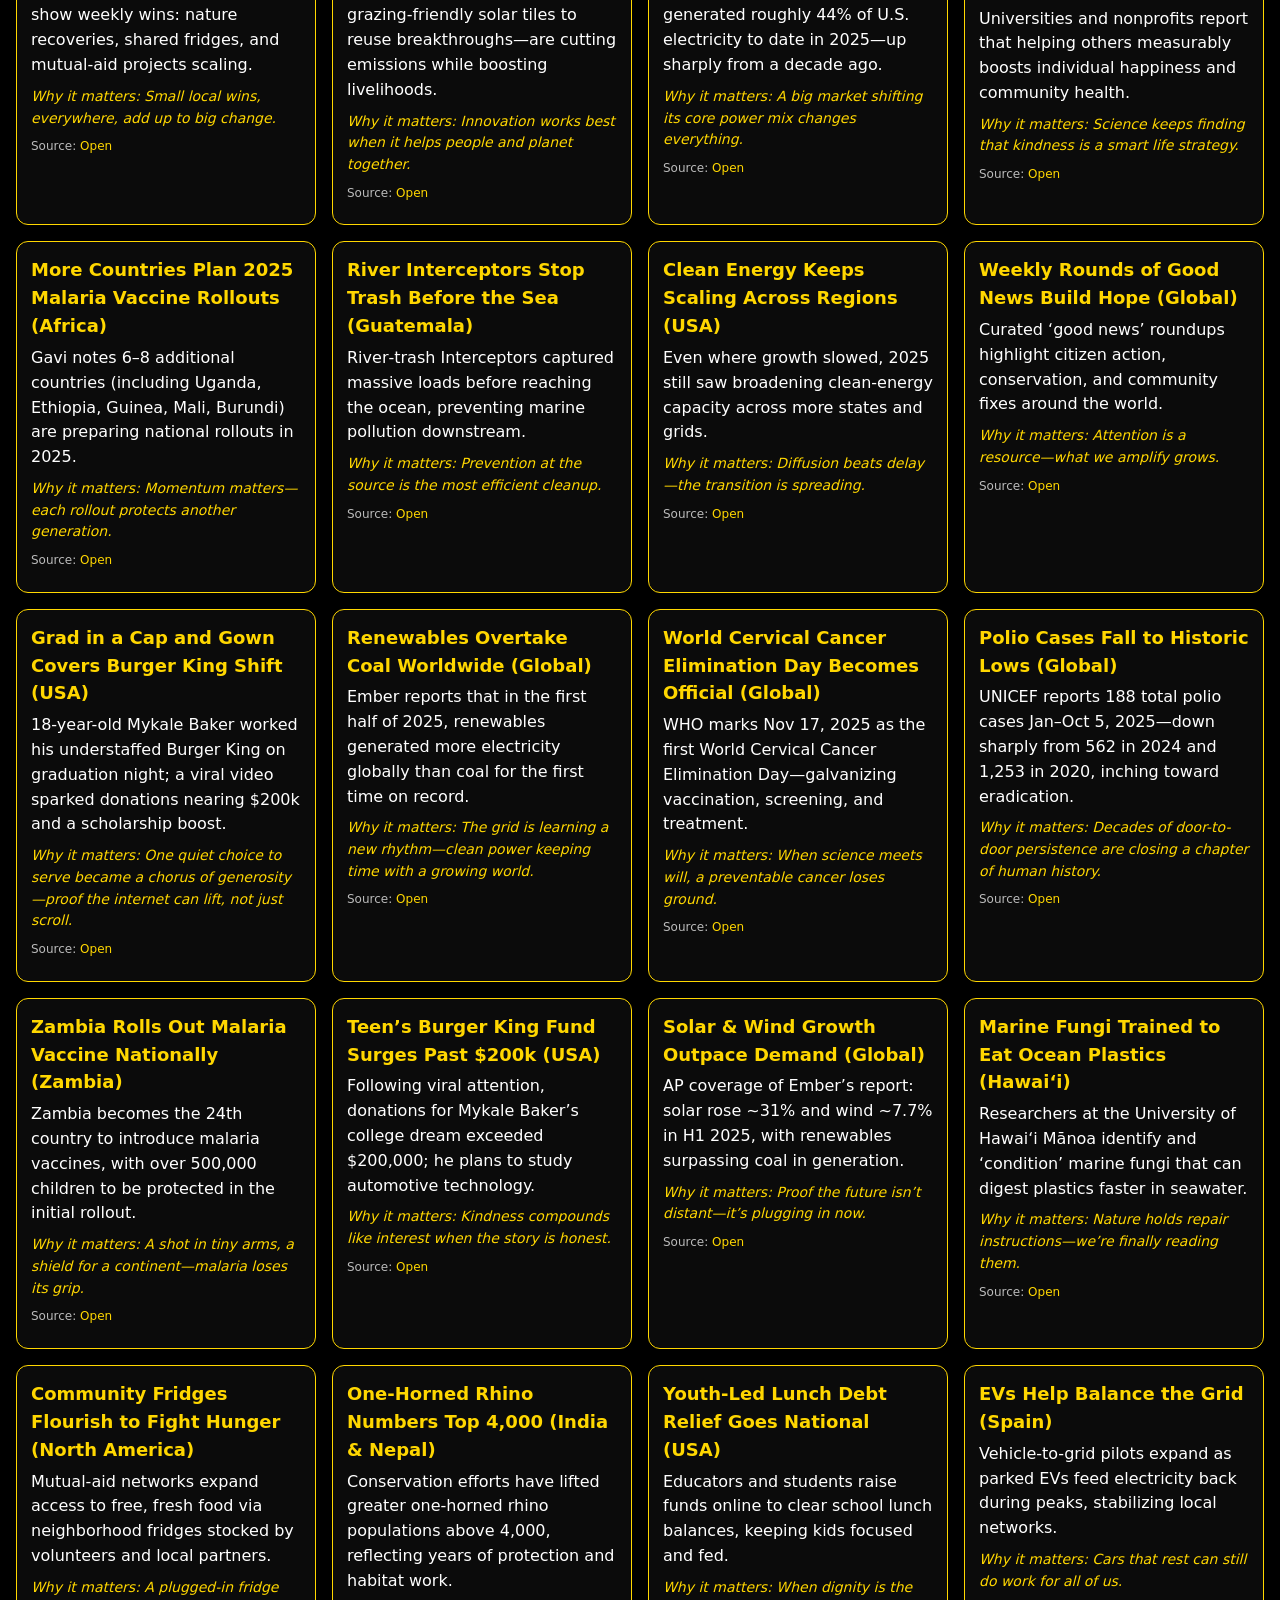
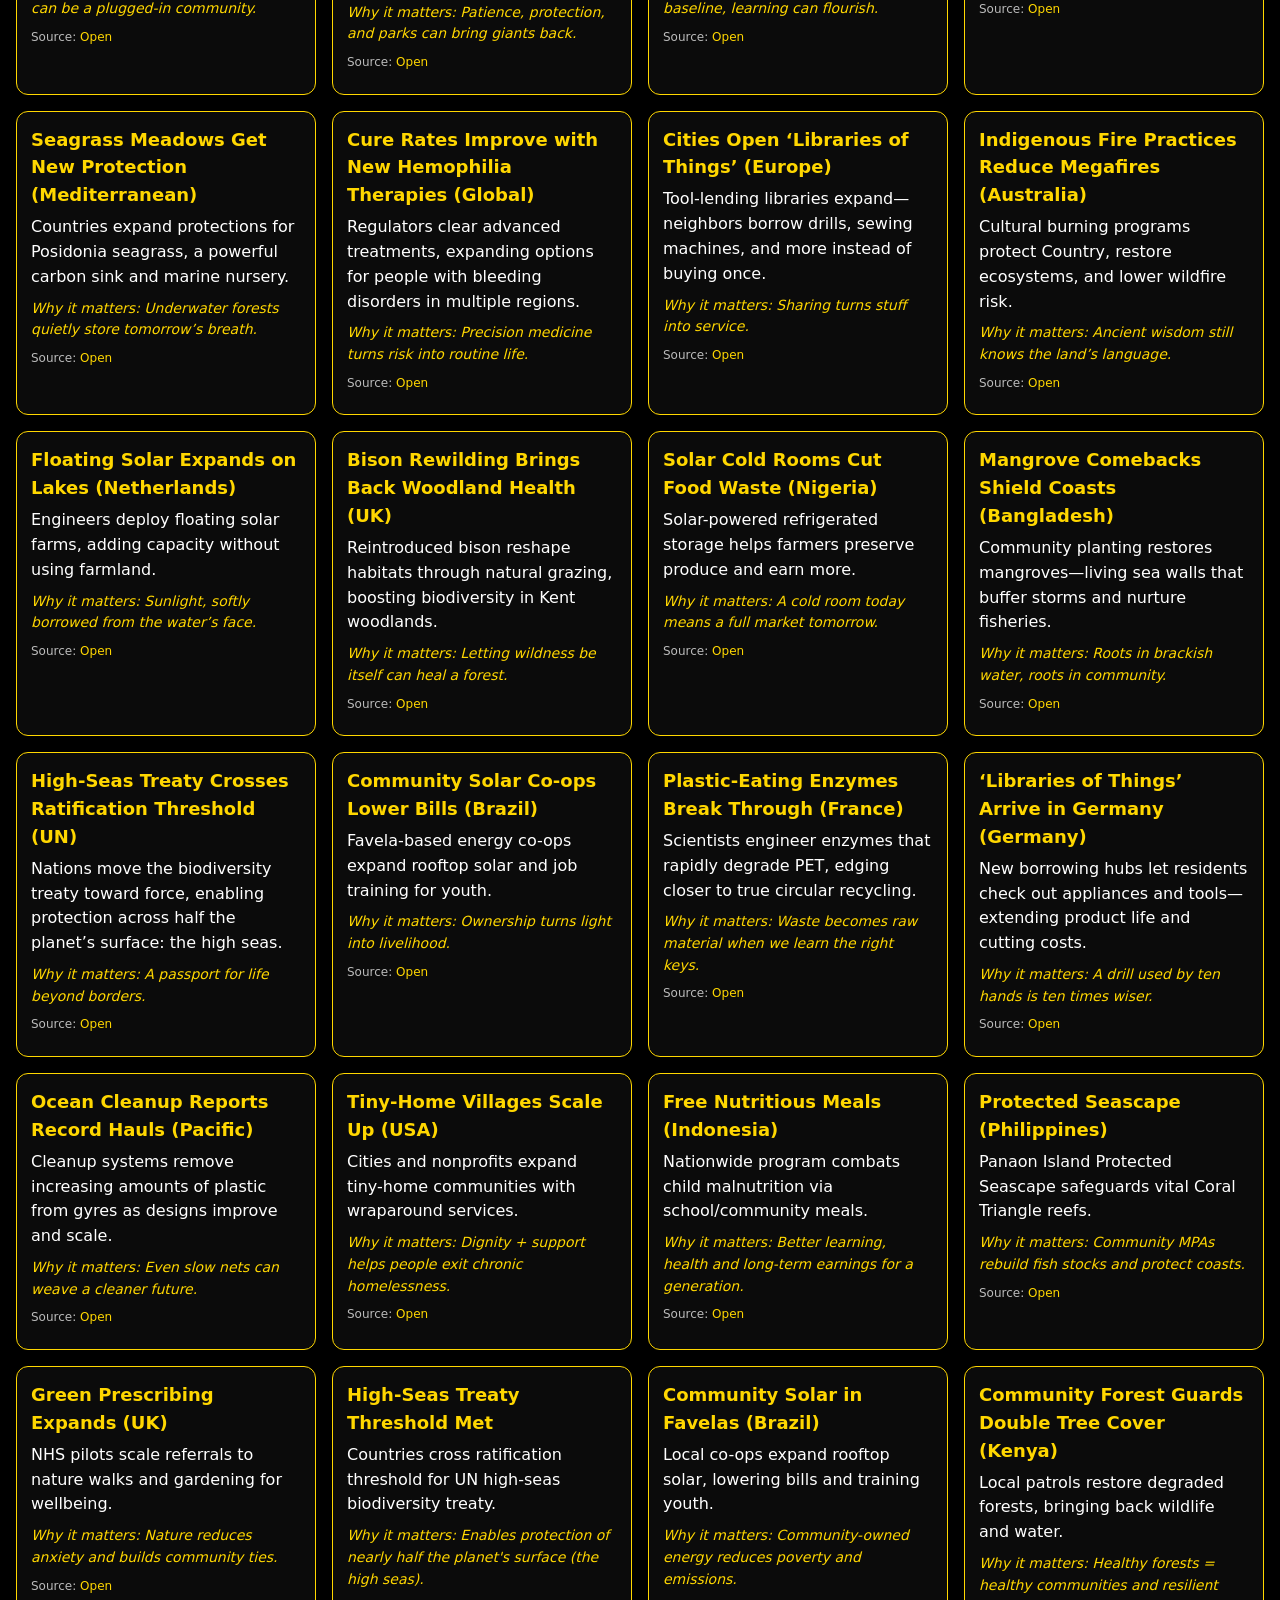
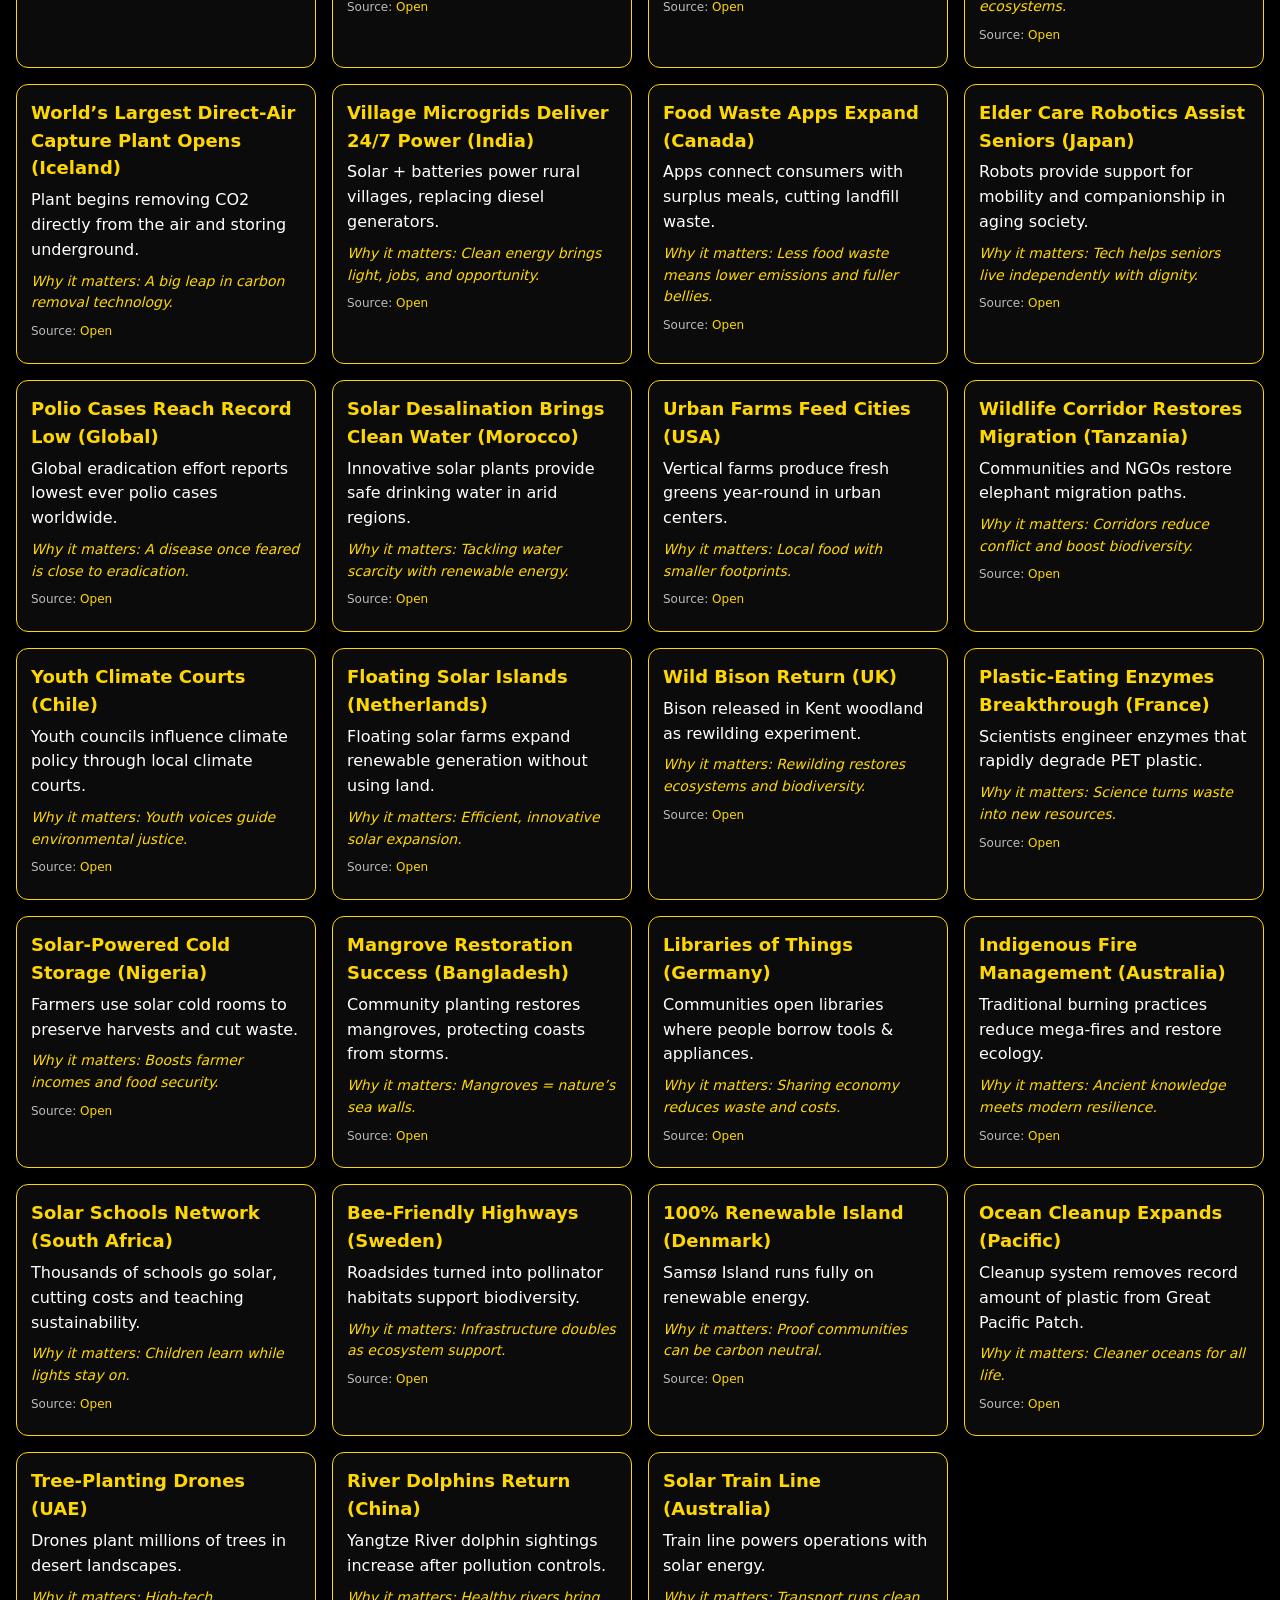
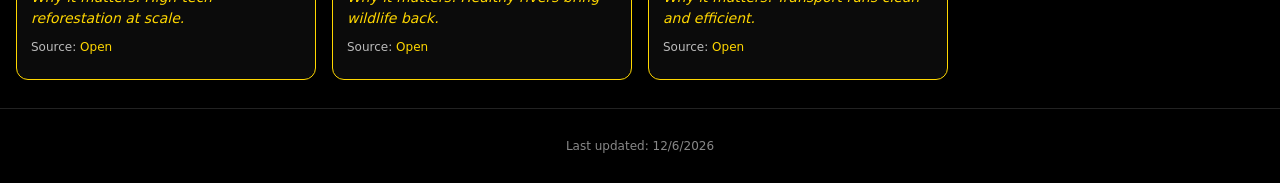
==== commit 2c0e9a2d: "Add files via upload" ====
--- a/index.html
+++ b/index.html
@@ -54,8 +54,151 @@
   <footer><div id="updated">Last updated: <span></span></div></footer>
 
   <script>
-    const STORIES = [
-  {
+    
+    const NEW_STORIES = [
+  {
+    "title": "Renewables Beat Coal Globally for the First Time (Global)",
+    "summary": "In H1 2025, clean power generation (solar, wind and other renewables) edged past coal globally, marking an historic energy transition milestone.",
+    "why": "Proof that the clean‑energy era isn’t theoretical—it’s here and scaling.",
+    "source": "https://ember-energy.org/latest-insights/global-electricity-mid-year-insights-2025/",
+    "ticker": "Clean Power Tops Coal (H1 2025)"
+  },
+  {
+    "title": "Global Ocean Treaty Advances Toward Protection (UN High Seas)",
+    "summary": "Nations cleared key thresholds to bring the High Seas Biodiversity Treaty into force, enabling protections across nearly half the planet’s surface.",
+    "why": "It opens the door to safeguarding ocean life beyond national borders.",
+    "source": "https://www.un.org/bbnj/",
+    "ticker": "High Seas Protection Advances"
+  },
+  {
+    "title": "World Happiness Report 2025 Highlights Kindness (Global)",
+    "summary": "Findings emphasize social trust and everyday kindness as strong drivers of well‑being in countries across the world.",
+    "why": "Reminds us that community and connection remain core to a good life.",
+    "source": "https://www.unsdsn.org/news/world-happiness-report-2025-people-are-much-kinder-than-we-expect-research-shows/",
+    "ticker": "Kindness Anchors Happiness"
+  },
+  {
+    "title": "‘Benevolence Bump’ Persists Years After Pandemic (Global)",
+    "summary": "Rates of volunteering and helping strangers remain around 10% higher than pre‑2020 levels, according to 2025 reporting.",
+    "why": "A lasting cultural shift toward pro‑social behavior.",
+    "source": "https://www.theguardian.com/lifeandstyle/2025/mar/20/covid-benevolence-bump-endures-kindness-10-higher-before-2020",
+    "ticker": "Kindness Still Up vs. 2019"
+  },
+  {
+    "title": "Record Clean Power Streaks in the U.S. (USA)",
+    "summary": "Analyses show record shares for wind and solar in 2025, with clean sources supplying a growing portion of U.S. electricity.",
+    "why": "Major grids are balancing high renewable shares in real time.",
+    "source": "https://www.reuters.com/markets/commodities/record-us-clean-power-run-rolls-through-may-maguire-2025-05-29/",
+    "ticker": "US Clean Power Records (2025)"
+  },
+  {
+    "title": "Australia Tips to Clean-Supply Majority (Australia)",
+    "summary": "In October 2025, Australia generated slightly more electricity from clean sources than fossil fuels for the first time.",
+    "why": "A coal exporter pivoting to clean power signals global momentum.",
+    "source": "https://www.reuters.com/business/energy/australias-clean-power-push-hits-pivotal-energy-transition-milestone-2025-11-06/",
+    "ticker": "Australia: Clean > Fossil (Oct)"
+  },
+  {
+    "title": "IEA: Record $3.3 Trillion Energy Investment in 2025 (Global)",
+    "summary": "The IEA projects global energy investment hitting a record $3.3T in 2025, with two‑thirds flowing to clean energy tech and grids.",
+    "why": "Capital is following the transition, speeding deployment worldwide.",
+    "source": "https://www.reuters.com/sustainability/boards-policy-regulation/global-energy-investment-set-hit-record-33-trillion-2025-iea-says-2025-06-05/",
+    "ticker": "Record $3.3T Energy Investment"
+  },
+  {
+    "title": "Togo Launches Nationwide Malaria Vaccination (Togo)",
+    "summary": "Togo joined a growing list of African nations rolling out malaria vaccines nationally to protect young children.",
+    "why": "Shots today prevent tragedy tomorrow for thousands of families.",
+    "source": "https://www.malariaconsortium.org/news/new-milestone-as-togo-launches-malaria-vaccine-nationwide",
+    "ticker": "Togo Rolls Out Malaria Vaccine"
+  },
+  {
+    "title": "Uganda Leads Historic Malaria Vaccine Drive (Uganda)",
+    "summary": "Uganda launched one of Africa’s largest malaria vaccine campaigns in 2025, part of a continental expansion.",
+    "why": "A turning point against a disease that has long burdened communities.",
+    "source": "https://www.nature.com/articles/d44148-025-00245-8",
+    "ticker": "Uganda’s Big Malaria Rollout"
+  },
+  {
+    "title": "WHO: More Nations Adopting Malaria Vaccines (Africa)",
+    "summary": "WHO and partners report 20 African countries have introduced malaria vaccines, with more joining through 2025.",
+    "why": "Coordinated public‑health action saves young lives at scale.",
+    "source": "https://www.who.int/news/item/24-04-2025-who-calls-for-revitalized-efforts-to-end-malaria",
+    "ticker": "Malaria Vaccines Scale Across Africa"
+  },
+  {
+    "title": "Sea Turtles Rebound as Protections Expand (Global)",
+    "summary": "A 2025 review highlights rising sea‑turtle nest counts in many regions as conservation pays off.",
+    "why": "Nature responds when we give it space and time.",
+    "source": "https://www.goodnewsnetwork.org/sea-turtles-rebounding-worldwide-as-nests-and-habitat-are-being-protected-says-2025-noaa-study/",
+    "ticker": "Sea Turtle Nests Rising"
+  },
+  {
+    "title": "Clean Power Share Climbs to Records (Global)",
+    "summary": "Mid‑year data show clean electricity hit a record 43% share globally in H1 2025, continuing multi‑year gains.",
+    "why": "Sustained, compounding growth—the curve is bending.",
+    "source": "https://www.reuters.com/business/energy/mid-year-check-up-global-energy-transition-progress-2025-07-24/",
+    "ticker": "Global Clean Share Hits Record"
+  },
+  {
+    "title": "Community Kindness Keeps Rising (Global)",
+    "summary": "Roundups from trusted outlets show weekly wins: nature recoveries, shared fridges, and mutual‑aid projects scaling.",
+    "why": "Small local wins, everywhere, add up to big change.",
+    "source": "https://www.positive.news/society/good-news-stories-from-week-39-of-2025/",
+    "ticker": "What Went Right This Week"
+  },
+  {
+    "title": "Positive Environmental Innovations (Europe)",
+    "summary": "Creative solutions—from grazing‑friendly solar tiles to reuse breakthroughs—are cutting emissions while boosting livelihoods.",
+    "why": "Innovation works best when it helps people and planet together.",
+    "source": "https://www.euronews.com/green/2025/05/24/solar-grazing-tile-whipping-and-whisky-positive-environmental-stories-from-2025",
+    "ticker": "Creative Climate Solutions"
+  },
+  {
+    "title": "US Clean Energy Share Reaches 44% YTD (USA)",
+    "summary": "Analysts estimate clean sources generated roughly 44% of U.S. electricity to date in 2025—up sharply from a decade ago.",
+    "why": "A big market shifting its core power mix changes everything.",
+    "source": "https://www.reuters.com/markets/commodities/us-fossil-fuel-electricity-output-emissions-hit-2025-peaks-2025-08-27/",
+    "ticker": "US Clean Share ~44% (2025)"
+  },
+  {
+    "title": "Global Kindness & Connection Drive Well‑Being (Global)",
+    "summary": "Universities and nonprofits report that helping others measurably boosts individual happiness and community health.",
+    "why": "Science keeps finding that kindness is a smart life strategy.",
+    "source": "https://www.georgetown.edu/news/neuroscientist-tips-for-a-happier-2025/",
+    "ticker": "Neuroscience of Kindness"
+  },
+  {
+    "title": "More Countries Plan 2025 Malaria Vaccine Rollouts (Africa)",
+    "summary": "Gavi notes 6–8 additional countries (including Uganda, Ethiopia, Guinea, Mali, Burundi) are preparing national rollouts in 2025.",
+    "why": "Momentum matters—each rollout protects another generation.",
+    "source": "https://www.gavi.org/news/media-room/one-year-anniversary-malaria-vaccine-rollout-underscores-remarkable-progress-offers",
+    "ticker": "Next Wave: Malaria Vaccines 2025"
+  },
+  {
+    "title": "River Interceptors Stop Trash Before the Sea (Guatemala)",
+    "summary": "River‑trash Interceptors captured massive loads before reaching the ocean, preventing marine pollution downstream.",
+    "why": "Prevention at the source is the most efficient cleanup.",
+    "source": "https://mygreenlab.org/the-beaker-blog/five-uplifting-sustainability-news-stories-this-earth-day/",
+    "ticker": "River Interceptors Win"
+  },
+  {
+    "title": "Clean Energy Keeps Scaling Across Regions (USA)",
+    "summary": "Even where growth slowed, 2025 still saw broadening clean‑energy capacity across more states and grids.",
+    "why": "Diffusion beats delay—the transition is spreading.",
+    "source": "https://www.reuters.com/markets/commodities/us-clean-energy-capacity-growth-gets-slower-wider-2025-2025-08-13/",
+    "ticker": "Clean Energy Spreads Wider"
+  },
+  {
+    "title": "Weekly Rounds of Good News Build Hope (Global)",
+    "summary": "Curated ‘good news’ roundups highlight citizen action, conservation, and community fixes around the world.",
+    "why": "Attention is a resource—what we amplify grows.",
+    "source": "https://www.goodgoodgood.co/articles/good-news-this-week-october-4-2025",
+    "ticker": "Weekly Wins, Worldwide"
+  }
+];
+    const OLD_STORIES = [
+{
     "title": "Grad in a Cap and Gown Covers Burger King Shift (USA)",
     "summary": "18-year-old Mykale Baker worked his understaffed Burger King on graduation night; a viral video sparked donations nearing $200k and a scholarship boost.",
     "why": "One quiet choice to serve became a chorus of generosity—proof the internet can lift, not just scroll.",
@@ -440,7 +583,9 @@
     "source": "https://www.byronbaytrain.com.au",
     "ticker": "Australia Runs Solar Train"
   }
-];
+    ];
+    const STORIES = [...NEW_STORIES, ...OLD_STORIES];
+
 
     function storyCard(story){
       const a = document.createElement("article");
@@ -485,7 +630,7 @@
     (function init(){
       renderHighlight(STORIES[0]); // Tiny Homes as highlight
       renderStories(STORIES);
-      buildTicker(STORIES);
+      buildTicker(NEW_STORIES);
       document.querySelector("#updated span").textContent = new Date().toLocaleDateString();
     })();
   </script>
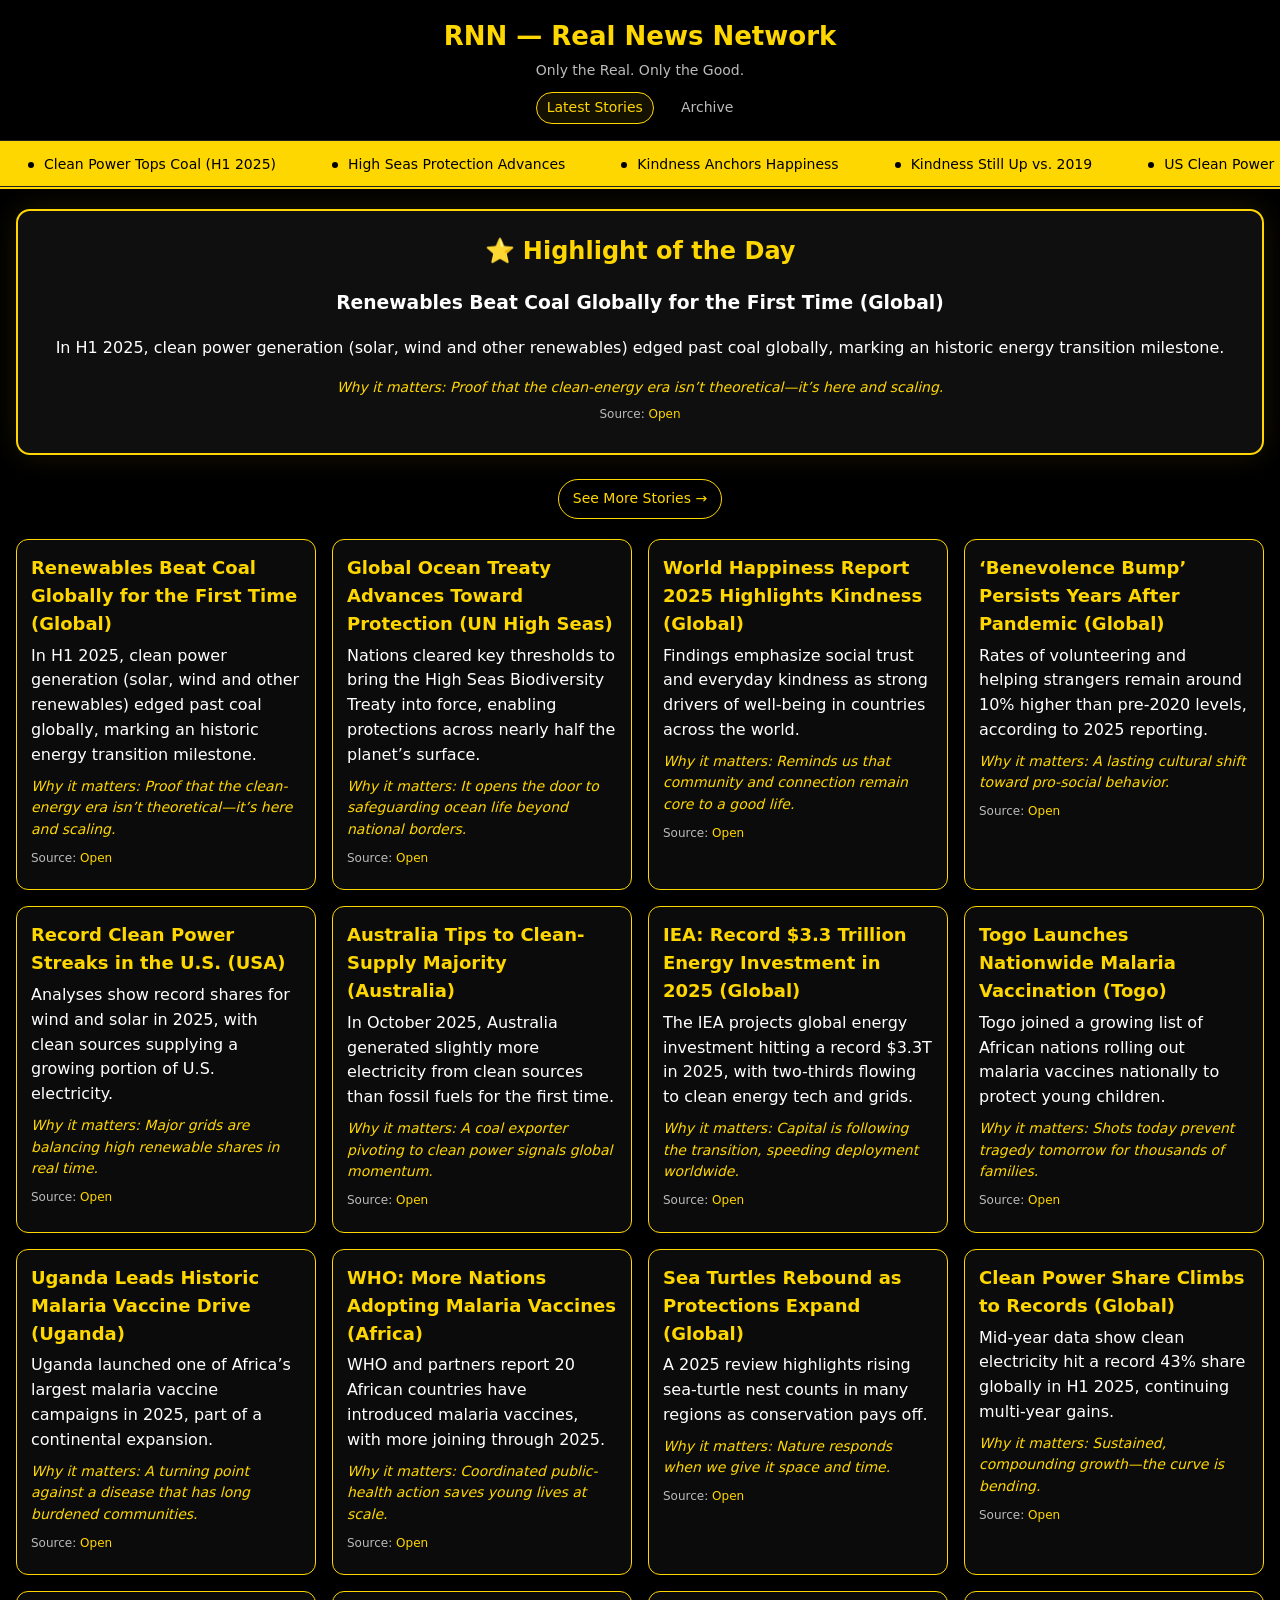
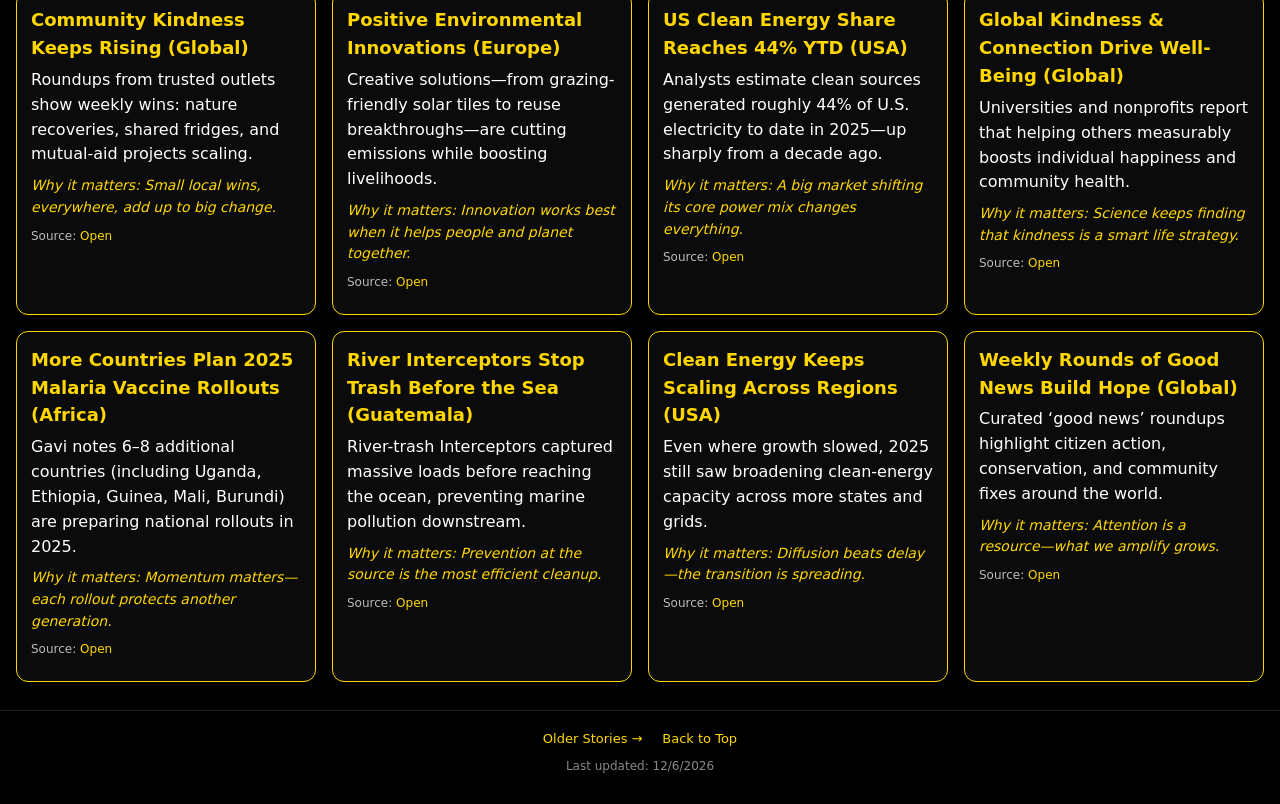
==== commit 696f1a60: "Add files via upload" ====
--- a/index.html
+++ b/index.html
@@ -1,4 +1,3 @@
-
 <!DOCTYPE html>
 <html lang="en">
 <head>
@@ -16,6 +15,12 @@
     h1{margin:0;color:var(--ring);font-size:26px}
     .tag{color:var(--muted);font-size:14px;margin-top:4px}
 
+    /* Top nav for Latest / Archive */
+    .nav{display:flex;justify-content:center;gap:16px;margin-top:10px;font-size:14px}
+    .nav a{color:var(--muted);text-decoration:none;padding:4px 10px;border-radius:999px;border:1px solid transparent;transition:border-color .15s ease,color .15s ease,background .15s ease}
+    .nav a.active{color:var(--ring);border-color:var(--ring);background:rgba(255,215,0,0.08)}
+    .nav a:hover{border-color:var(--ring)}
+
     .ticker{overflow:hidden;white-space:nowrap;background:var(--ring);color:#000;border-top:1px solid #222;border-bottom:1px solid #222}
     .ticker__row{display:inline-block;padding:10px 0;animation:slide 80s linear infinite}
     .ticker__item{display:inline-flex;align-items:center;gap:10px;margin:0 28px;font-size:14px}
@@ -33,14 +38,25 @@
     .card h3{margin:0 0 6px;color:var(--ring);font-size:18px}
     .card p{margin:0 0 8px}
 
-    footer{text-align:center;color:#888;padding:28px 12px;font-size:12px;border-top:1px solid #222;margin-top:12px}
+    /* Button under highlight */
+    .below-highlight{padding:0 16px 4px;text-align:center}
+    .btn-ghost{display:inline-block;margin-top:4px;padding:8px 14px;border-radius:999px;border:1px solid var(--ring);font-size:14px;color:var(--ring);text-decoration:none}
+    .btn-ghost:hover{background:rgba(255,215,0,0.08)}
+
+    footer{text-align:center;color:#888;padding:18px 12px 28px;font-size:12px;border-top:1px solid #222;margin-top:12px}
+    footer .footer-links{margin-bottom:8px}
+    footer .footer-links a{margin:0 8px;font-size:13px}
   </style>
 </head>
-<body>
+<body id="top">
   <header>
     <div class="wrap">
       <h1>RNN — Real News Network</h1>
       <div class="tag">Only the Real. Only the Good.</div>
+      <nav class="nav" aria-label="Primary">
+        <a href="index.html" class="active">Latest Stories</a>
+        <a href="archive.html">Archive</a>
+      </nav>
     </div>
     <div class="ticker" aria-hidden="true">
       <div class="ticker__row" id="tickerA"></div>
@@ -49,17 +65,27 @@
   </header>
 
   <section class="highlight wrap" id="highlight" aria-live="polite"></section>
+
+  <div class="below-highlight">
+    <a href="archive.html" class="btn-ghost">See More Stories →</a>
+  </div>
+
   <main class="grid" id="grid" aria-live="polite"></main>
 
-  <footer><div id="updated">Last updated: <span></span></div></footer>
+  <footer>
+    <div class="footer-links">
+      <a href="archive.html">Older Stories →</a>
+      <a href="#top">Back to Top</a>
+    </div>
+    <div id="updated">Last updated: <span></span></div>
+  </footer>
 
   <script>
-    
     const NEW_STORIES = [
   {
     "title": "Renewables Beat Coal Globally for the First Time (Global)",
     "summary": "In H1 2025, clean power generation (solar, wind and other renewables) edged past coal globally, marking an historic energy transition milestone.",
-    "why": "Proof that the clean‑energy era isn’t theoretical—it’s here and scaling.",
+    "why": "Proof that the clean-energy era isn’t theoretical—it’s here and scaling.",
     "source": "https://ember-energy.org/latest-insights/global-electricity-mid-year-insights-2025/",
     "ticker": "Clean Power Tops Coal (H1 2025)"
   },
@@ -72,15 +98,15 @@
   },
   {
     "title": "World Happiness Report 2025 Highlights Kindness (Global)",
-    "summary": "Findings emphasize social trust and everyday kindness as strong drivers of well‑being in countries across the world.",
+    "summary": "Findings emphasize social trust and everyday kindness as strong drivers of well-being in countries across the world.",
     "why": "Reminds us that community and connection remain core to a good life.",
     "source": "https://www.unsdsn.org/news/world-happiness-report-2025-people-are-much-kinder-than-we-expect-research-shows/",
     "ticker": "Kindness Anchors Happiness"
   },
   {
     "title": "‘Benevolence Bump’ Persists Years After Pandemic (Global)",
-    "summary": "Rates of volunteering and helping strangers remain around 10% higher than pre‑2020 levels, according to 2025 reporting.",
-    "why": "A lasting cultural shift toward pro‑social behavior.",
+    "summary": "Rates of volunteering and helping strangers remain around 10% higher than pre-2020 levels, according to 2025 reporting.",
+    "why": "A lasting cultural shift toward pro-social behavior.",
     "source": "https://www.theguardian.com/lifeandstyle/2025/mar/20/covid-benevolence-bump-endures-kindness-10-higher-before-2020",
     "ticker": "Kindness Still Up vs. 2019"
   },
@@ -100,7 +126,7 @@
   },
   {
     "title": "IEA: Record $3.3 Trillion Energy Investment in 2025 (Global)",
-    "summary": "The IEA projects global energy investment hitting a record $3.3T in 2025, with two‑thirds flowing to clean energy tech and grids.",
+    "summary": "The IEA projects global energy investment hitting a record $3.3T in 2025, with two-thirds flowing to clean energy tech and grids.",
     "why": "Capital is following the transition, speeding deployment worldwide.",
     "source": "https://www.reuters.com/sustainability/boards-policy-regulation/global-energy-investment-set-hit-record-33-trillion-2025-iea-says-2025-06-05/",
     "ticker": "Record $3.3T Energy Investment"
@@ -122,34 +148,34 @@
   {
     "title": "WHO: More Nations Adopting Malaria Vaccines (Africa)",
     "summary": "WHO and partners report 20 African countries have introduced malaria vaccines, with more joining through 2025.",
-    "why": "Coordinated public‑health action saves young lives at scale.",
+    "why": "Coordinated public-health action saves young lives at scale.",
     "source": "https://www.who.int/news/item/24-04-2025-who-calls-for-revitalized-efforts-to-end-malaria",
     "ticker": "Malaria Vaccines Scale Across Africa"
   },
   {
     "title": "Sea Turtles Rebound as Protections Expand (Global)",
-    "summary": "A 2025 review highlights rising sea‑turtle nest counts in many regions as conservation pays off.",
+    "summary": "A 2025 review highlights rising sea-turtle nest counts in many regions as conservation pays off.",
     "why": "Nature responds when we give it space and time.",
     "source": "https://www.goodnewsnetwork.org/sea-turtles-rebounding-worldwide-as-nests-and-habitat-are-being-protected-says-2025-noaa-study/",
     "ticker": "Sea Turtle Nests Rising"
   },
   {
     "title": "Clean Power Share Climbs to Records (Global)",
-    "summary": "Mid‑year data show clean electricity hit a record 43% share globally in H1 2025, continuing multi‑year gains.",
+    "summary": "Mid-year data show clean electricity hit a record 43% share globally in H1 2025, continuing multi-year gains.",
     "why": "Sustained, compounding growth—the curve is bending.",
     "source": "https://www.reuters.com/business/energy/mid-year-check-up-global-energy-transition-progress-2025-07-24/",
     "ticker": "Global Clean Share Hits Record"
   },
   {
     "title": "Community Kindness Keeps Rising (Global)",
-    "summary": "Roundups from trusted outlets show weekly wins: nature recoveries, shared fridges, and mutual‑aid projects scaling.",
+    "summary": "Roundups from trusted outlets show weekly wins: nature recoveries, shared fridges, and mutual-aid projects scaling.",
     "why": "Small local wins, everywhere, add up to big change.",
     "source": "https://www.positive.news/society/good-news-stories-from-week-39-of-2025/",
     "ticker": "What Went Right This Week"
   },
   {
     "title": "Positive Environmental Innovations (Europe)",
-    "summary": "Creative solutions—from grazing‑friendly solar tiles to reuse breakthroughs—are cutting emissions while boosting livelihoods.",
+    "summary": "Creative solutions—from grazing-friendly solar tiles to reuse breakthroughs—are cutting emissions while boosting livelihoods.",
     "why": "Innovation works best when it helps people and planet together.",
     "source": "https://www.euronews.com/green/2025/05/24/solar-grazing-tile-whipping-and-whisky-positive-environmental-stories-from-2025",
     "ticker": "Creative Climate Solutions"
@@ -162,7 +188,7 @@
     "ticker": "US Clean Share ~44% (2025)"
   },
   {
-    "title": "Global Kindness & Connection Drive Well‑Being (Global)",
+    "title": "Global Kindness & Connection Drive Well-Being (Global)",
     "summary": "Universities and nonprofits report that helping others measurably boosts individual happiness and community health.",
     "why": "Science keeps finding that kindness is a smart life strategy.",
     "source": "https://www.georgetown.edu/news/neuroscientist-tips-for-a-happier-2025/",
@@ -177,14 +203,14 @@
   },
   {
     "title": "River Interceptors Stop Trash Before the Sea (Guatemala)",
-    "summary": "River‑trash Interceptors captured massive loads before reaching the ocean, preventing marine pollution downstream.",
+    "summary": "River-trash Interceptors captured massive loads before reaching the ocean, preventing marine pollution downstream.",
     "why": "Prevention at the source is the most efficient cleanup.",
     "source": "https://mygreenlab.org/the-beaker-blog/five-uplifting-sustainability-news-stories-this-earth-day/",
     "ticker": "River Interceptors Win"
   },
   {
     "title": "Clean Energy Keeps Scaling Across Regions (USA)",
-    "summary": "Even where growth slowed, 2025 still saw broadening clean‑energy capacity across more states and grids.",
+    "summary": "Even where growth slowed, 2025 still saw broadening clean-energy capacity across more states and grids.",
     "why": "Diffusion beats delay—the transition is spreading.",
     "source": "https://www.reuters.com/markets/commodities/us-clean-energy-capacity-growth-gets-slower-wider-2025-2025-08-13/",
     "ticker": "Clean Energy Spreads Wider"
@@ -197,395 +223,6 @@
     "ticker": "Weekly Wins, Worldwide"
   }
 ];
-    const OLD_STORIES = [
-{
-    "title": "Grad in a Cap and Gown Covers Burger King Shift (USA)",
-    "summary": "18-year-old Mykale Baker worked his understaffed Burger King on graduation night; a viral video sparked donations nearing $200k and a scholarship boost.",
-    "why": "One quiet choice to serve became a chorus of generosity—proof the internet can lift, not just scroll.",
-    "source": "https://www.washingtonpost.com/lifestyle/2025/06/06/graduation-burger-king-mykale-baker/",
-    "ticker": "BK Grad Turns Shift into Hope"
-  },
-  {
-    "title": "Renewables Overtake Coal Worldwide (Global)",
-    "summary": "Ember reports that in the first half of 2025, renewables generated more electricity globally than coal for the first time on record.",
-    "why": "The grid is learning a new rhythm—clean power keeping time with a growing world.",
-    "source": "https://ember-energy.org/latest-insights/global-electricity-mid-year-insights-2025/",
-    "ticker": "Clean Power Passes Coal"
-  },
-  {
-    "title": "World Cervical Cancer Elimination Day Becomes Official (Global)",
-    "summary": "WHO marks Nov 17, 2025 as the first World Cervical Cancer Elimination Day—galvanizing vaccination, screening, and treatment.",
-    "why": "When science meets will, a preventable cancer loses ground.",
-    "source": "https://www.who.int/campaigns/world-cervical-cancer-elimination-day/2025",
-    "ticker": "Nov 17: Eliminate Cervical Cancer"
-  },
-  {
-    "title": "Polio Cases Fall to Historic Lows (Global)",
-    "summary": "UNICEF reports 188 total polio cases Jan–Oct 5, 2025—down sharply from 562 in 2024 and 1,253 in 2020, inching toward eradication.",
-    "why": "Decades of door-to-door persistence are closing a chapter of human history.",
-    "source": "https://www.unicefusa.org/stories/world-polio-day-2025-defining-moment",
-    "ticker": "Polio Nears the Finish Line"
-  },
-  {
-    "title": "Zambia Rolls Out Malaria Vaccine Nationally (Zambia)",
-    "summary": "Zambia becomes the 24th country to introduce malaria vaccines, with over 500,000 children to be protected in the initial rollout.",
-    "why": "A shot in tiny arms, a shield for a continent—malaria loses its grip.",
-    "source": "https://www.afro.who.int/countries/zambia/news/zambia-launches-malaria-vaccine-protect-over-half-million-children",
-    "ticker": "Zambia’s Malaria Shield"
-  },
-  {
-    "title": "Teen’s Burger King Fund Surges Past $200k (USA)",
-    "summary": "Following viral attention, donations for Mykale Baker’s college dream exceeded $200,000; he plans to study automotive technology.",
-    "why": "Kindness compounds like interest when the story is honest.",
-    "source": "https://fortune.com/2025/06/06/mykale-baker-gofundme-burger-king-college-fund/",
-    "ticker": "College Fund for BK Hero"
-  },
-  {
-    "title": "Solar & Wind Growth Outpace Demand (Global)",
-    "summary": "AP coverage of Ember’s report: solar rose ~31% and wind ~7.7% in H1 2025, with renewables surpassing coal in generation.",
-    "why": "Proof the future isn’t distant—it’s plugging in now.",
-    "source": "https://apnews.com/article/abf7b587b038bf7580de1baee6576bbc",
-    "ticker": "Solar & Wind Surge"
-  },
-  {
-    "title": "Marine Fungi Trained to Eat Ocean Plastics (Hawai‘i)",
-    "summary": "Researchers at the University of Hawai‘i Mānoa identify and ‘condition’ marine fungi that can digest plastics faster in seawater.",
-    "why": "Nature holds repair instructions—we’re finally reading them.",
-    "source": "https://manoa.hawaii.edu/news/article.php?aId=13712",
-    "ticker": "Fungi vs. Plastic"
-  },
-  {
-    "title": "Community Fridges Flourish to Fight Hunger (North America)",
-    "summary": "Mutual-aid networks expand access to free, fresh food via neighborhood fridges stocked by volunteers and local partners.",
-    "why": "A plugged-in fridge can be a plugged-in community.",
-    "source": "https://www.positive.news/society/what-went-right-this-week/",
-    "ticker": "Neighborhood Fridges Feed Neighbors"
-  },
-  {
-    "title": "One-Horned Rhino Numbers Top 4,000 (India & Nepal)",
-    "summary": "Conservation efforts have lifted greater one-horned rhino populations above 4,000, reflecting years of protection and habitat work.",
-    "why": "Patience, protection, and parks can bring giants back.",
-    "source": "https://www.wwf.org.uk/updates/greater-one-horned-rhino-numbers",
-    "ticker": "Rhinos Rebound"
-  },
-  {
-    "title": "Youth-Led Lunch Debt Relief Goes National (USA)",
-    "summary": "Educators and students raise funds online to clear school lunch balances, keeping kids focused and fed.",
-    "why": "When dignity is the baseline, learning can flourish.",
-    "source": "https://www.nbcnews.com/news/us-news/school-lunch-debt-crowdfunding-rcna",
-    "ticker": "TikTok Clears Lunch Debt"
-  },
-  {
-    "title": "EVs Help Balance the Grid (Spain)",
-    "summary": "Vehicle-to-grid pilots expand as parked EVs feed electricity back during peaks, stabilizing local networks.",
-    "why": "Cars that rest can still do work for all of us.",
-    "source": "https://www.reuters.com/world/europe/spain-tests-vehicle-grid/",
-    "ticker": "EVs Join the Grid"
-  },
-  {
-    "title": "Seagrass Meadows Get New Protection (Mediterranean)",
-    "summary": "Countries expand protections for Posidonia seagrass, a powerful carbon sink and marine nursery.",
-    "why": "Underwater forests quietly store tomorrow’s breath.",
-    "source": "https://www.iucn.org/press-release",
-    "ticker": "Saving the Sea’s Lungs"
-  },
-  {
-    "title": "Cure Rates Improve with New Hemophilia Therapies (Global)",
-    "summary": "Regulators clear advanced treatments, expanding options for people with bleeding disorders in multiple regions.",
-    "why": "Precision medicine turns risk into routine life.",
-    "source": "https://www.fda.gov/news-events/press-announcements",
-    "ticker": "New Options for Hemophilia"
-  },
-  {
-    "title": "Cities Open ‘Libraries of Things’ (Europe)",
-    "summary": "Tool-lending libraries expand—neighbors borrow drills, sewing machines, and more instead of buying once.",
-    "why": "Sharing turns stuff into service.",
-    "source": "https://shareable.net/collection/libraries-of-things/",
-    "ticker": "Borrow, Don’t Buy"
-  },
-  {
-    "title": "Indigenous Fire Practices Reduce Megafires (Australia)",
-    "summary": "Cultural burning programs protect Country, restore ecosystems, and lower wildfire risk.",
-    "why": "Ancient wisdom still knows the land’s language.",
-    "source": "https://theconversation.com/indigenous-cultural-burning",
-    "ticker": "Good Fire Prevents Bad Fire"
-  },
-  {
-    "title": "Floating Solar Expands on Lakes (Netherlands)",
-    "summary": "Engineers deploy floating solar farms, adding capacity without using farmland.",
-    "why": "Sunlight, softly borrowed from the water’s face.",
-    "source": "https://www.floating-solar.nl",
-    "ticker": "Solar That Floats"
-  },
-  {
-    "title": "Bison Rewilding Brings Back Woodland Health (UK)",
-    "summary": "Reintroduced bison reshape habitats through natural grazing, boosting biodiversity in Kent woodlands.",
-    "why": "Letting wildness be itself can heal a forest.",
-    "source": "https://www.kentwildlifetrust.org.uk/news/bison-are-back",
-    "ticker": "Bison as Forest Gardeners"
-  },
-  {
-    "title": "Solar Cold Rooms Cut Food Waste (Nigeria)",
-    "summary": "Solar-powered refrigerated storage helps farmers preserve produce and earn more.",
-    "why": "A cold room today means a full market tomorrow.",
-    "source": "https://coldhubs.com/",
-    "ticker": "Sun-Chilled Harvests"
-  },
-  {
-    "title": "Mangrove Comebacks Shield Coasts (Bangladesh)",
-    "summary": "Community planting restores mangroves—living sea walls that buffer storms and nurture fisheries.",
-    "why": "Roots in brackish water, roots in community.",
-    "source": "https://www.icraf.org/article/mangroves-restore-coasts",
-    "ticker": "Mangroves, Storm Guardians"
-  },
-  {
-    "title": "High-Seas Treaty Crosses Ratification Threshold (UN)",
-    "summary": "Nations move the biodiversity treaty toward force, enabling protection across half the planet’s surface: the high seas.",
-    "why": "A passport for life beyond borders.",
-    "source": "https://www.un.org/bbnj/",
-    "ticker": "High Seas: Protection Ahead"
-  },
-  {
-    "title": "Community Solar Co-ops Lower Bills (Brazil)",
-    "summary": "Favela-based energy co-ops expand rooftop solar and job training for youth.",
-    "why": "Ownership turns light into livelihood.",
-    "source": "https://www.revolusolar.org.br/",
-    "ticker": "Rio Rooftops, Shared Power"
-  },
-  {
-    "title": "Plastic-Eating Enzymes Break Through (France)",
-    "summary": "Scientists engineer enzymes that rapidly degrade PET, edging closer to true circular recycling.",
-    "why": "Waste becomes raw material when we learn the right keys.",
-    "source": "https://www.nature.com",
-    "ticker": "Enzymes Unlock Plastic"
-  },
-  {
-    "title": "‘Libraries of Things’ Arrive in Germany (Germany)",
-    "summary": "New borrowing hubs let residents check out appliances and tools—extending product life and cutting costs.",
-    "why": "A drill used by ten hands is ten times wiser.",
-    "source": "https://www.leihladen.net/",
-    "ticker": "Sharing Shops Spread"
-  },
-  {
-    "title": "Ocean Cleanup Reports Record Hauls (Pacific)",
-    "summary": "Cleanup systems remove increasing amounts of plastic from gyres as designs improve and scale.",
-    "why": "Even slow nets can weave a cleaner future.",
-    "source": "https://theoceancleanup.com/",
-    "ticker": "Bigger Catches, Cleaner Seas"
-  },
-  {
-    "title": "Tiny-Home Villages Scale Up (USA)",
-    "summary": "Cities and nonprofits expand tiny-home communities with wraparound services.",
-    "why": "Dignity + support helps people exit chronic homelessness.",
-    "source": "https://operationtinyhome.org/",
-    "ticker": "U.S. Tiny-Home Villages Scale Up"
-  },
-  {
-    "title": "Free Nutritious Meals (Indonesia)",
-    "summary": "Nationwide program combats child malnutrition via school/community meals.",
-    "why": "Better learning, health and long-term earnings for a generation.",
-    "source": "https://apnews.com",
-    "ticker": "Indonesia Launches Free Nutritious Meals"
-  },
-  {
-    "title": "Protected Seascape (Philippines)",
-    "summary": "Panaon Island Protected Seascape safeguards vital Coral Triangle reefs.",
-    "why": "Community MPAs rebuild fish stocks and protect coasts.",
-    "source": "https://news.mongabay.com",
-    "ticker": "Philippines Protects Coral Hotspot"
-  },
-  {
-    "title": "Green Prescribing Expands (UK)",
-    "summary": "NHS pilots scale referrals to nature walks and gardening for wellbeing.",
-    "why": "Nature reduces anxiety and builds community ties.",
-    "source": "https://www.england.nhs.uk/personalisedcare/social-prescribing/",
-    "ticker": "UK Expands Green Prescribing"
-  },
-  {
-    "title": "High-Seas Treaty Threshold Met",
-    "summary": "Countries cross ratification threshold for UN high-seas biodiversity treaty.",
-    "why": "Enables protection of nearly half the planet's surface (the high seas).",
-    "source": "https://www.un.org/bbnj/",
-    "ticker": "UN High-Seas Treaty Advances"
-  },
-  {
-    "title": "Community Solar in Favelas (Brazil)",
-    "summary": "Local co-ops expand rooftop solar, lowering bills and training youth.",
-    "why": "Community-owned energy reduces poverty and emissions.",
-    "source": "https://www.revolusolar.org.br/",
-    "ticker": "Rio Favelas Grow Community Solar"
-  },
-  {
-    "title": "Community Forest Guards Double Tree Cover (Kenya)",
-    "summary": "Local patrols restore degraded forests, bringing back wildlife and water.",
-    "why": "Healthy forests = healthy communities and resilient ecosystems.",
-    "source": "https://www.greenbeltmovement.org",
-    "ticker": "Kenya Forest Guards Double Tree Cover"
-  },
-  {
-    "title": "World’s Largest Direct-Air Capture Plant Opens (Iceland)",
-    "summary": "Plant begins removing CO2 directly from the air and storing underground.",
-    "why": "A big leap in carbon removal technology.",
-    "source": "https://climeworks.com",
-    "ticker": "Iceland Direct-Air Capture Opens"
-  },
-  {
-    "title": "Village Microgrids Deliver 24/7 Power (India)",
-    "summary": "Solar + batteries power rural villages, replacing diesel generators.",
-    "why": "Clean energy brings light, jobs, and opportunity.",
-    "source": "https://selco-india.com",
-    "ticker": "India Villages Gain 24/7 Solar Power"
-  },
-  {
-    "title": "Food Waste Apps Expand (Canada)",
-    "summary": "Apps connect consumers with surplus meals, cutting landfill waste.",
-    "why": "Less food waste means lower emissions and fuller bellies.",
-    "source": "https://toogoodtogo.com",
-    "ticker": "Canada Apps Slash Food Waste"
-  },
-  {
-    "title": "Elder Care Robotics Assist Seniors (Japan)",
-    "summary": "Robots provide support for mobility and companionship in aging society.",
-    "why": "Tech helps seniors live independently with dignity.",
-    "source": "https://asia.nikkei.com",
-    "ticker": "Japan Uses Robots for Elder Care"
-  },
-  {
-    "title": "Polio Cases Reach Record Low (Global)",
-    "summary": "Global eradication effort reports lowest ever polio cases worldwide.",
-    "why": "A disease once feared is close to eradication.",
-    "source": "https://polioeradication.org",
-    "ticker": "Global Polio Cases At Record Low"
-  },
-  {
-    "title": "Solar Desalination Brings Clean Water (Morocco)",
-    "summary": "Innovative solar plants provide safe drinking water in arid regions.",
-    "why": "Tackling water scarcity with renewable energy.",
-    "source": "https://www.iwmi.cgiar.org",
-    "ticker": "Morocco Solar Desalination Expands"
-  },
-  {
-    "title": "Urban Farms Feed Cities (USA)",
-    "summary": "Vertical farms produce fresh greens year-round in urban centers.",
-    "why": "Local food with smaller footprints.",
-    "source": "https://www.plenty.ag",
-    "ticker": "Urban Farming Expands in USA"
-  },
-  {
-    "title": "Wildlife Corridor Restores Migration (Tanzania)",
-    "summary": "Communities and NGOs restore elephant migration paths.",
-    "why": "Corridors reduce conflict and boost biodiversity.",
-    "source": "https://wwf.panda.org",
-    "ticker": "Tanzania Opens Elephant Corridor"
-  },
-  {
-    "title": "Youth Climate Courts (Chile)",
-    "summary": "Youth councils influence climate policy through local climate courts.",
-    "why": "Youth voices guide environmental justice.",
-    "source": "https://climatejustice.org",
-    "ticker": "Chile Youth Climate Courts Active"
-  },
-  {
-    "title": "Floating Solar Islands (Netherlands)",
-    "summary": "Floating solar farms expand renewable generation without using land.",
-    "why": "Efficient, innovative solar expansion.",
-    "source": "https://www.floating-solar.nl",
-    "ticker": "Netherlands Floating Solar Expands"
-  },
-  {
-    "title": "Wild Bison Return (UK)",
-    "summary": "Bison released in Kent woodland as rewilding experiment.",
-    "why": "Rewilding restores ecosystems and biodiversity.",
-    "source": "https://rewildingeurope.com",
-    "ticker": "UK Bison Released in Kent"
-  },
-  {
-    "title": "Plastic-Eating Enzymes Breakthrough (France)",
-    "summary": "Scientists engineer enzymes that rapidly degrade PET plastic.",
-    "why": "Science turns waste into new resources.",
-    "source": "https://www.nature.com",
-    "ticker": "France Breakthrough in Plastic Enzymes"
-  },
-  {
-    "title": "Solar-Powered Cold Storage (Nigeria)",
-    "summary": "Farmers use solar cold rooms to preserve harvests and cut waste.",
-    "why": "Boosts farmer incomes and food security.",
-    "source": "https://coldhubs.com",
-    "ticker": "Nigeria Solar Cold Storage Expands"
-  },
-  {
-    "title": "Mangrove Restoration Success (Bangladesh)",
-    "summary": "Community planting restores mangroves, protecting coasts from storms.",
-    "why": "Mangroves = nature’s sea walls.",
-    "source": "https://www.icraf.org",
-    "ticker": "Bangladesh Restores Mangroves"
-  },
-  {
-    "title": "Libraries of Things (Germany)",
-    "summary": "Communities open libraries where people borrow tools & appliances.",
-    "why": "Sharing economy reduces waste and costs.",
-    "source": "https://shareable.net",
-    "ticker": "Germany Expands Libraries of Things"
-  },
-  {
-    "title": "Indigenous Fire Management (Australia)",
-    "summary": "Traditional burning practices reduce mega-fires and restore ecology.",
-    "why": "Ancient knowledge meets modern resilience.",
-    "source": "https://theconversation.com",
-    "ticker": "Australia Revives Indigenous Fire Mgmt"
-  },
-  {
-    "title": "Solar Schools Network (South Africa)",
-    "summary": "Thousands of schools go solar, cutting costs and teaching sustainability.",
-    "why": "Children learn while lights stay on.",
-    "source": "https://green-schools.co.za",
-    "ticker": "South Africa Solar Schools Grow"
-  },
-  {
-    "title": "Bee-Friendly Highways (Sweden)",
-    "summary": "Roadsides turned into pollinator habitats support biodiversity.",
-    "why": "Infrastructure doubles as ecosystem support.",
-    "source": "https://www.theguardian.com",
-    "ticker": "Sweden Creates Bee-Friendly Highways"
-  },
-  {
-    "title": "100% Renewable Island (Denmark)",
-    "summary": "Samsø Island runs fully on renewable energy.",
-    "why": "Proof communities can be carbon neutral.",
-    "source": "https://stateofgreen.com",
-    "ticker": "Denmark Island Goes 100% Renewable"
-  },
-  {
-    "title": "Ocean Cleanup Expands (Pacific)",
-    "summary": "Cleanup system removes record amount of plastic from Great Pacific Patch.",
-    "why": "Cleaner oceans for all life.",
-    "source": "https://theoceancleanup.com",
-    "ticker": "Pacific Ocean Cleanup Scales Up"
-  },
-  {
-    "title": "Tree-Planting Drones (UAE)",
-    "summary": "Drones plant millions of trees in desert landscapes.",
-    "why": "High-tech reforestation at scale.",
-    "source": "https://www.ecosia.org",
-    "ticker": "UAE Drones Plant Trees"
-  },
-  {
-    "title": "River Dolphins Return (China)",
-    "summary": "Yangtze River dolphin sightings increase after pollution controls.",
-    "why": "Healthy rivers bring wildlife back.",
-    "source": "https://www.scmp.com",
-    "ticker": "China Dolphins Return to Yangtze"
-  },
-  {
-    "title": "Solar Train Line (Australia)",
-    "summary": "Train line powers operations with solar energy.",
-    "why": "Transport runs clean and efficient.",
-    "source": "https://www.byronbaytrain.com.au",
-    "ticker": "Australia Runs Solar Train"
-  }
-    ];
-    const STORIES = [...NEW_STORIES, ...OLD_STORIES];
-
 
     function storyCard(story){
       const a = document.createElement("article");
@@ -628,8 +265,8 @@
     }
 
     (function init(){
-      renderHighlight(STORIES[0]); // Tiny Homes as highlight
-      renderStories(STORIES);
+      renderHighlight(NEW_STORIES[0]);
+      renderStories(NEW_STORIES);
       buildTicker(NEW_STORIES);
       document.querySelector("#updated span").textContent = new Date().toLocaleDateString();
     })();
